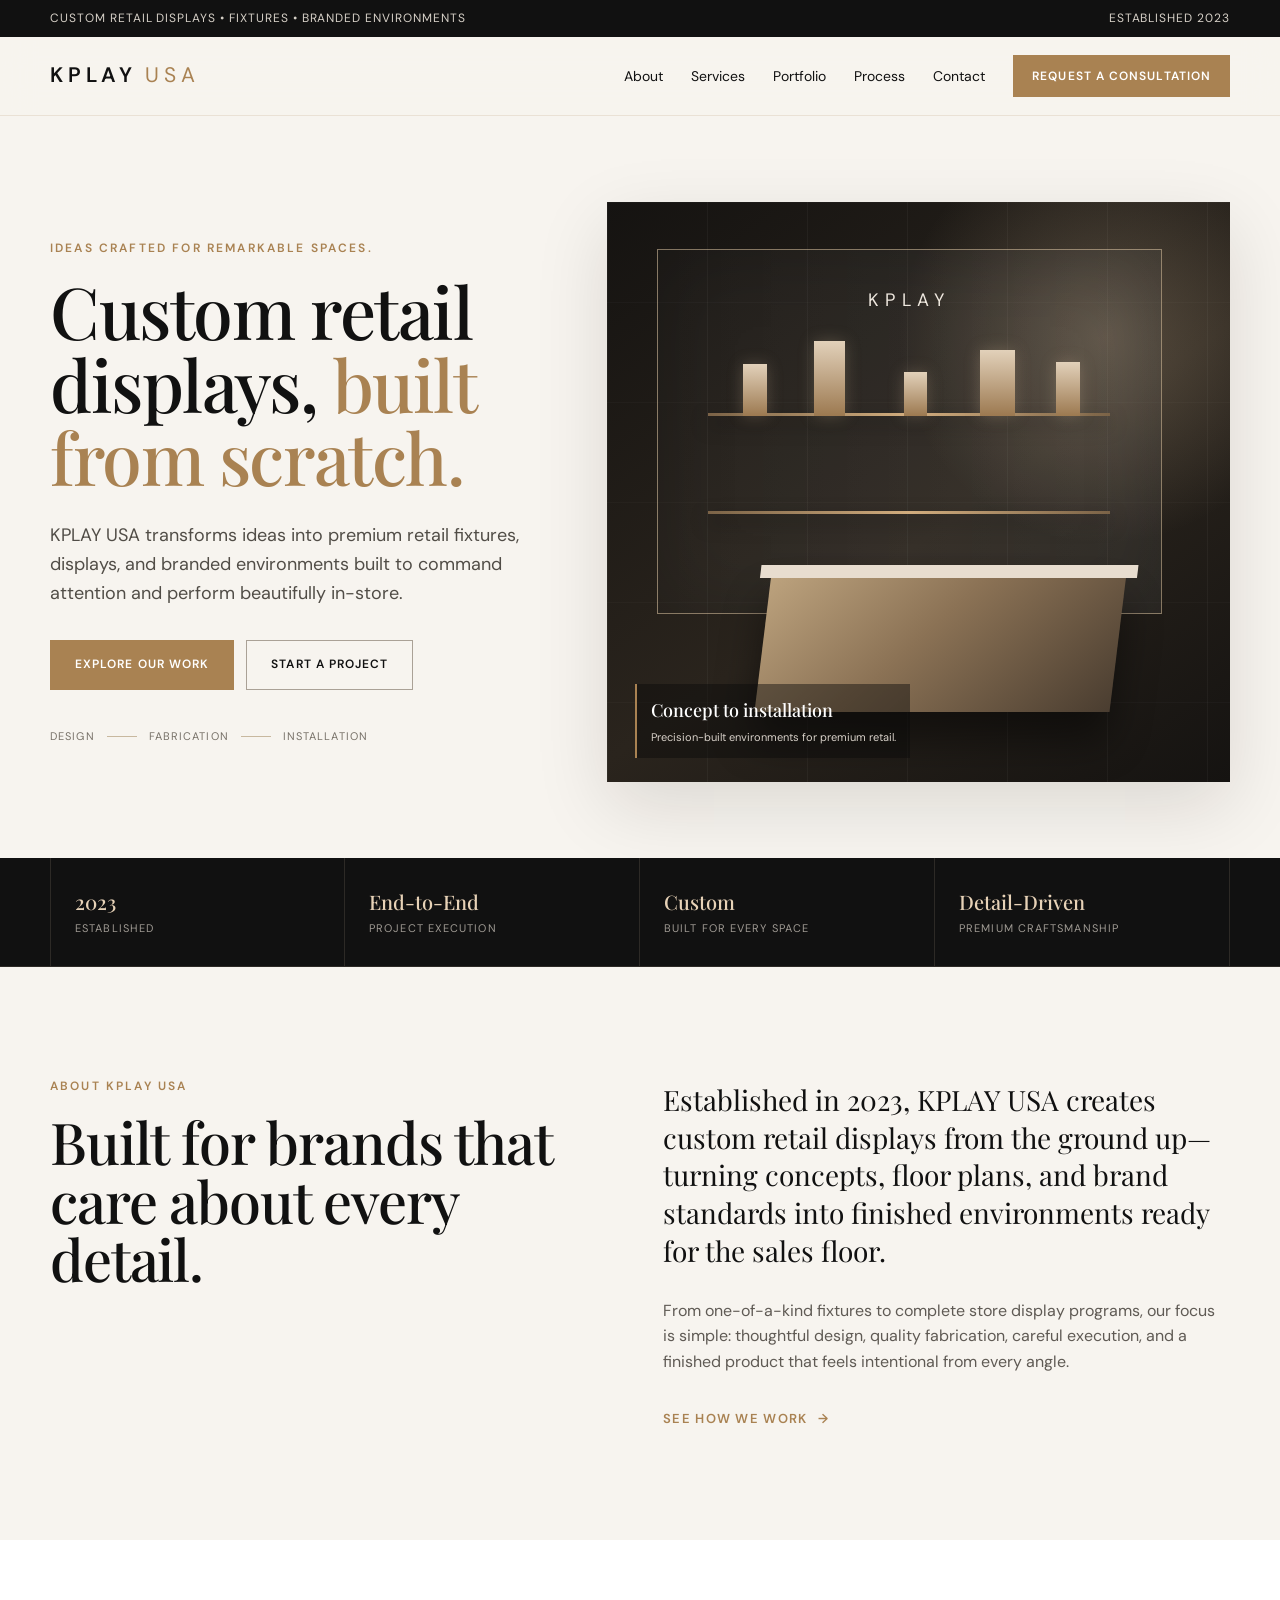
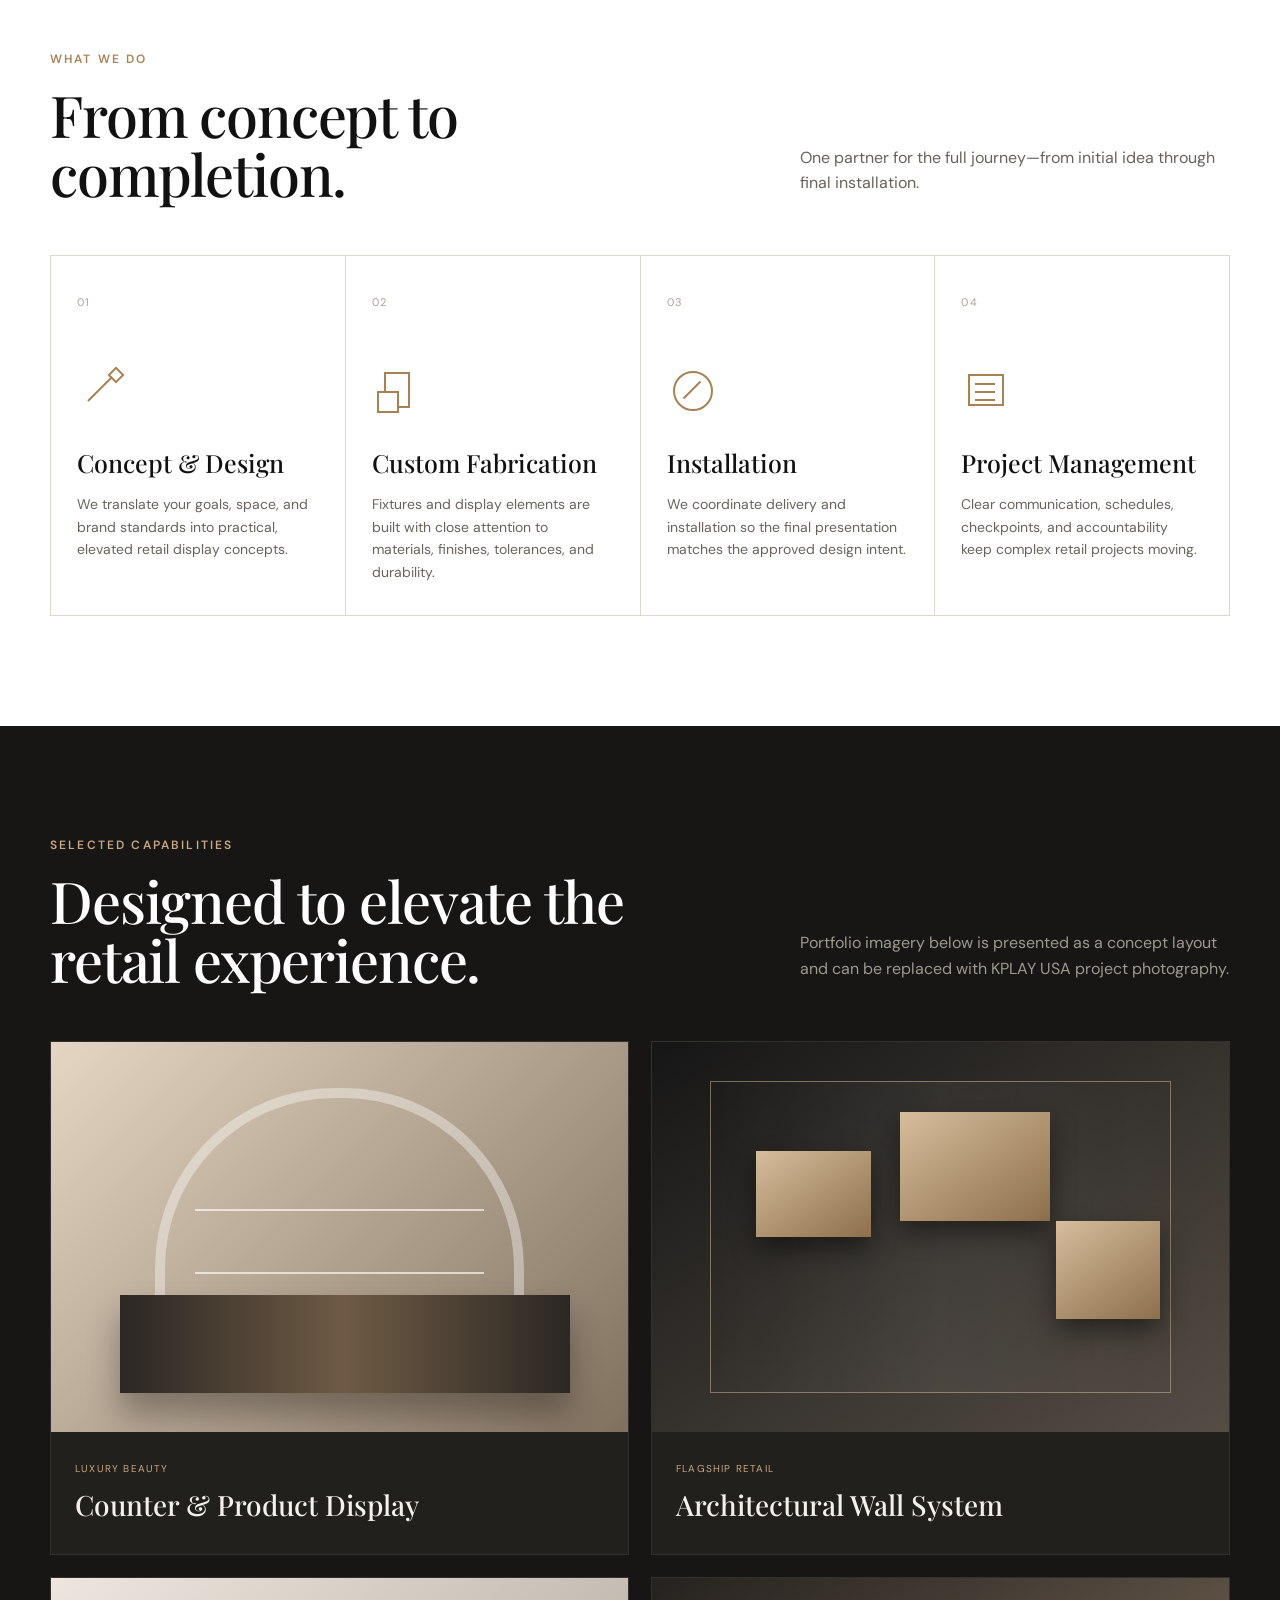
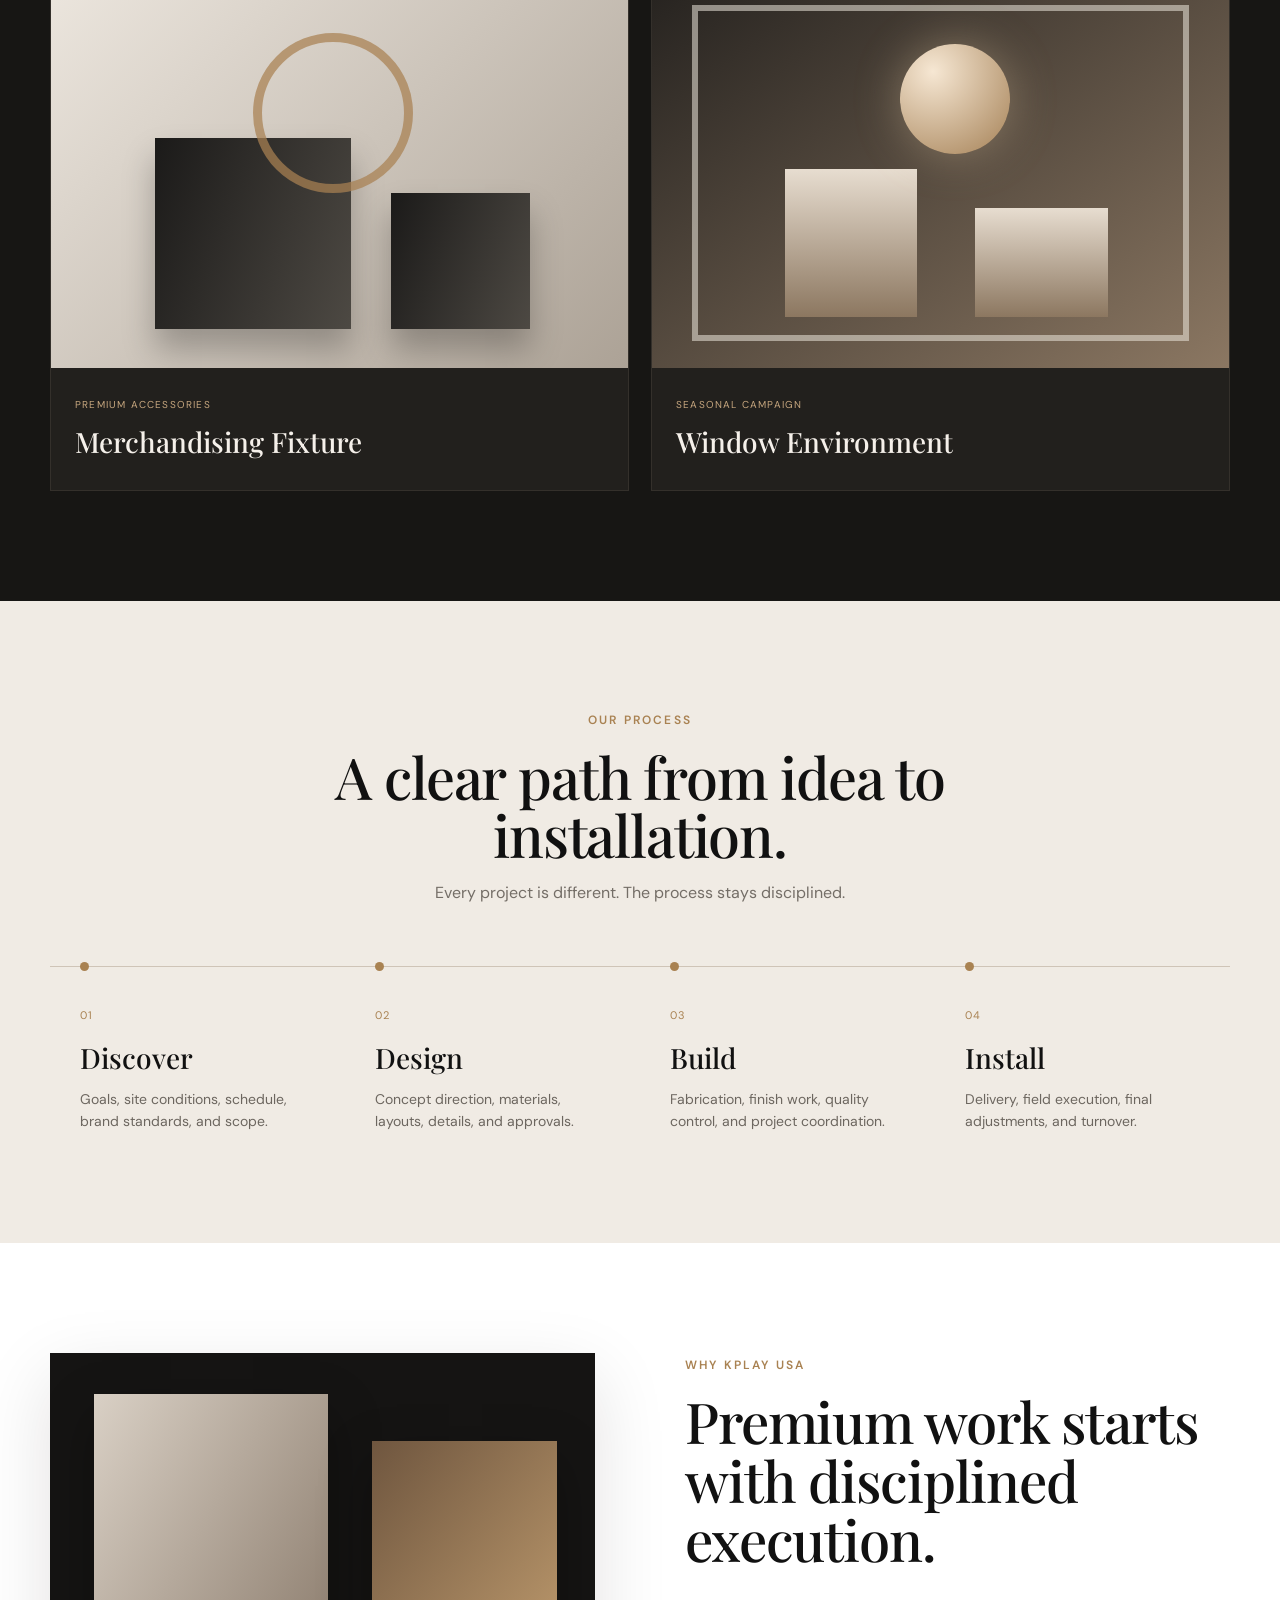
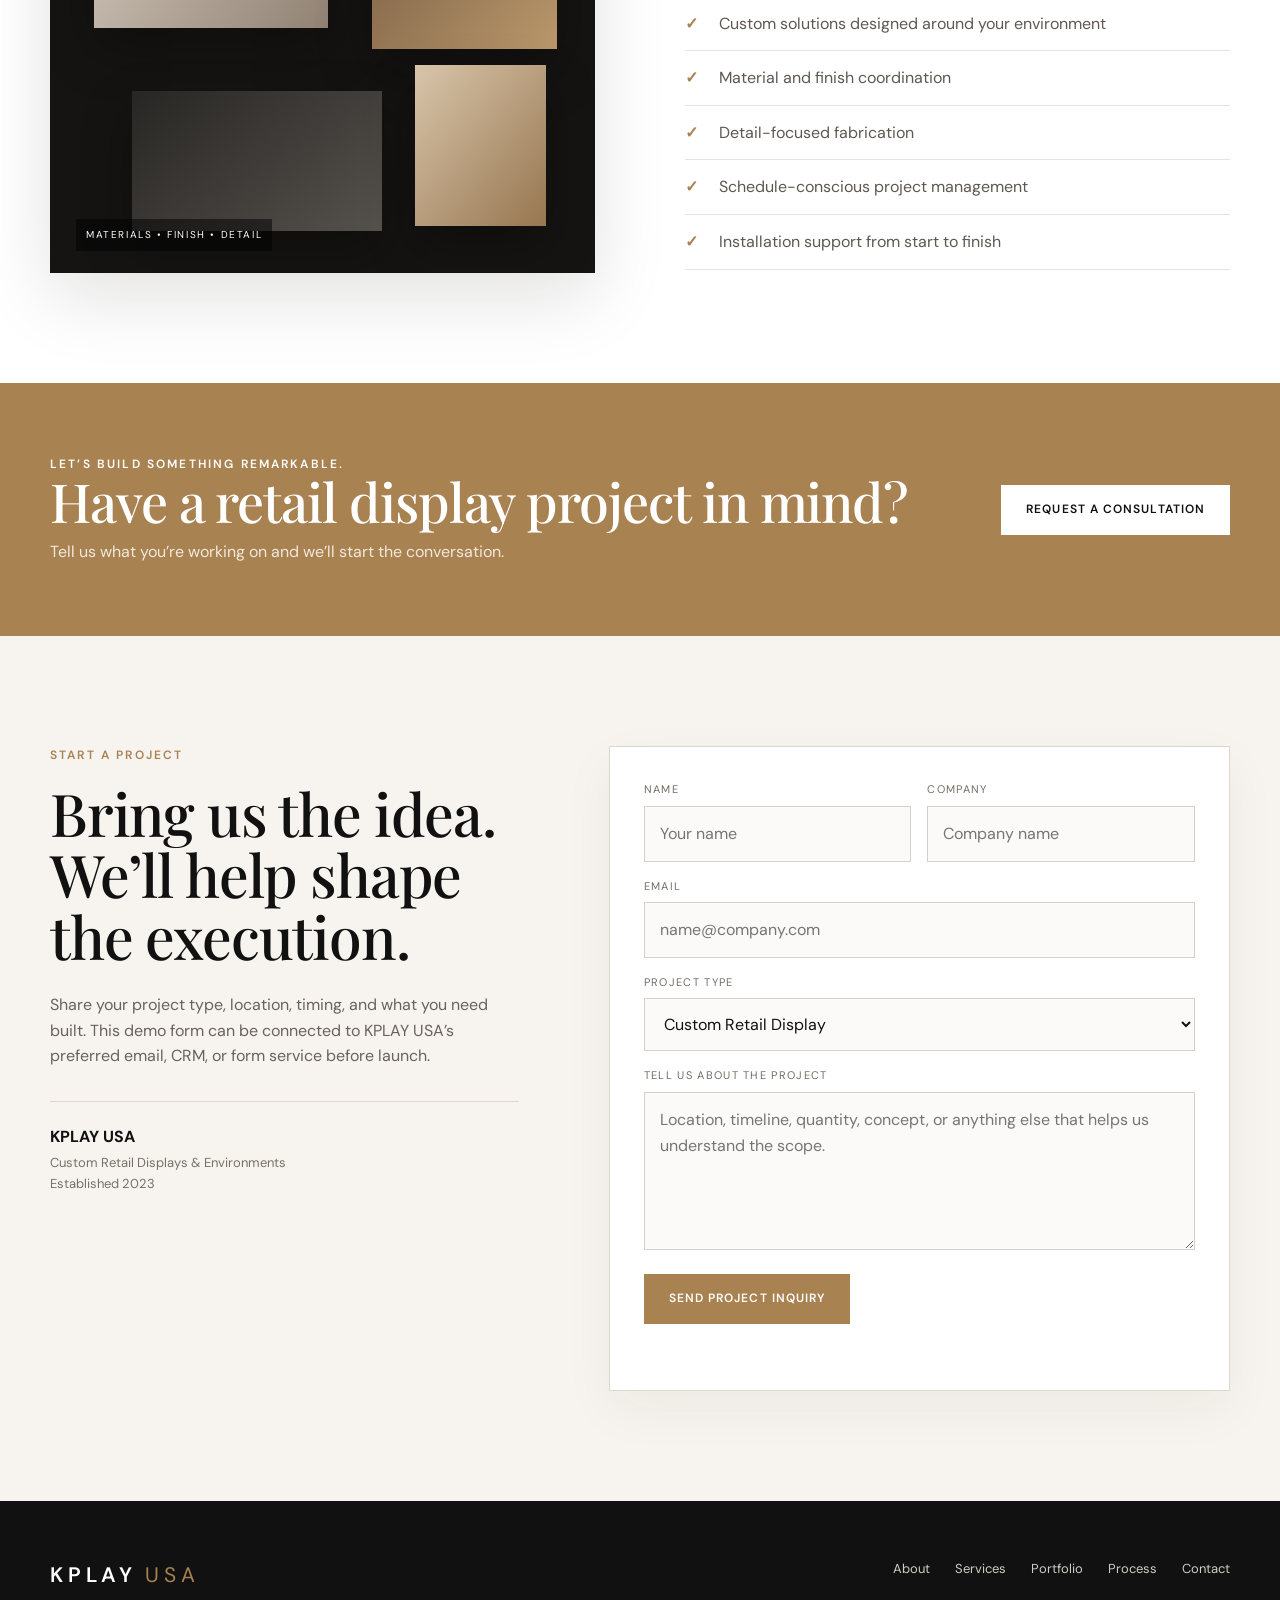
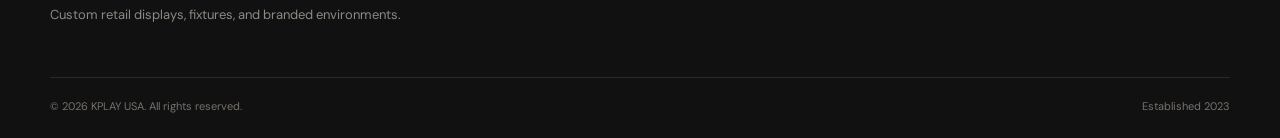
==== index.html @ c216f60b "Add files via upload" ====
<!doctype html>
<html lang="en">
<head>
  <meta charset="utf-8" />
  <meta name="viewport" content="width=device-width, initial-scale=1" />
  <title>KPLAY USA | Custom Retail Displays & Environments</title>
  <meta name="description" content="KPLAY USA creates custom retail displays, fixtures, and branded environments from concept through fabrication and installation." />
  <meta name="theme-color" content="#111111" />
  <link rel="preconnect" href="https://fonts.googleapis.com">
  <link rel="preconnect" href="https://fonts.gstatic.com" crossorigin>
  <link href="https://fonts.googleapis.com/css2?family=DM+Sans:wght@400;500;600&family=Playfair+Display:wght@500;600&display=swap" rel="stylesheet">
  <link rel="stylesheet" href="styles.css" />
</head>

<body>
  <div class="topline">
    <div class="container topline-inner">
      <span>Custom retail displays • fixtures • branded environments</span>
      <span>Established 2023</span>
    </div>
  </div>

  <header class="site-header" id="top">
    <div class="container nav-wrap">
      <a class="brand" href="#top" aria-label="KPLAY USA home">
        <span>KPLAY</span><em>USA</em>
      </a>

      <button class="menu-button" aria-expanded="false" aria-controls="main-nav">
        <span></span><span></span><span></span>
        <span class="sr-only">Open menu</span>
      </button>

      <nav id="main-nav" class="nav-links" aria-label="Primary navigation">
        <a href="#about">About</a>
        <a href="#services">Services</a>
        <a href="#work">Portfolio</a>
        <a href="#process">Process</a>
        <a href="#contact">Contact</a>
        <a class="button button-small" href="#contact">Request a Consultation</a>
      </nav>
    </div>
  </header>

  <main>
    <section class="hero">
      <div class="container hero-grid">
        <div class="hero-copy reveal">
          <p class="eyebrow">Ideas crafted for remarkable spaces.</p>
          <h1>Custom retail displays, <span>built from scratch.</span></h1>
          <p class="hero-lede">
            KPLAY USA transforms ideas into premium retail fixtures, displays, and branded environments built to command attention and perform beautifully in-store.
          </p>
          <div class="hero-actions">
            <a class="button" href="#work">Explore Our Work</a>
            <a class="button button-ghost" href="#contact">Start a Project</a>
          </div>
          <div class="hero-meta">
            <span>Design</span><i></i><span>Fabrication</span><i></i><span>Installation</span>
          </div>
        </div>

        <div class="hero-visual reveal" aria-label="Concept visualization of a premium retail display">
          <div class="visual-frame">
            <div class="visual-glow"></div>
            <div class="display-wall">
              <div class="wordmark">KPLAY</div>
              <div class="display-shelf shelf-one"></div>
              <div class="display-shelf shelf-two"></div>
              <div class="product p1"></div>
              <div class="product p2"></div>
              <div class="product p3"></div>
              <div class="product p4"></div>
              <div class="product p5"></div>
            </div>
            <div class="display-island">
              <div class="island-top"></div>
            </div>
            <div class="hero-caption">
              <strong>Concept to installation</strong>
              <span>Precision-built environments for premium retail.</span>
            </div>
          </div>
        </div>
      </div>
    </section>

    <section class="trust-strip" aria-label="KPLAY USA capabilities">
      <div class="container trust-grid">
        <div><strong>2023</strong><span>Established</span></div>
        <div><strong>End-to-End</strong><span>Project Execution</span></div>
        <div><strong>Custom</strong><span>Built for Every Space</span></div>
        <div><strong>Detail-Driven</strong><span>Premium Craftsmanship</span></div>
      </div>
    </section>

    <section class="section about" id="about">
      <div class="container two-col">
        <div class="section-heading reveal">
          <p class="eyebrow">About KPLAY USA</p>
          <h2>Built for brands that care about every detail.</h2>
        </div>
        <div class="about-copy reveal">
          <p class="large-copy">
            Established in 2023, KPLAY USA creates custom retail displays from the ground up—turning concepts, floor plans, and brand standards into finished environments ready for the sales floor.
          </p>
          <p>
            From one-of-a-kind fixtures to complete store display programs, our focus is simple: thoughtful design, quality fabrication, careful execution, and a finished product that feels intentional from every angle.
          </p>
          <a class="text-link" href="#process">See how we work <span>→</span></a>
        </div>
      </div>
    </section>

    <section class="section services" id="services">
      <div class="container">
        <div class="section-heading row-heading reveal">
          <div>
            <p class="eyebrow">What we do</p>
            <h2>From concept to completion.</h2>
          </div>
          <p>One partner for the full journey—from initial idea through final installation.</p>
        </div>

        <div class="service-grid">
          <article class="service-card reveal">
            <span class="service-number">01</span>
            <div class="service-icon icon-pencil"></div>
            <h3>Concept & Design</h3>
            <p>We translate your goals, space, and brand standards into practical, elevated retail display concepts.</p>
          </article>

          <article class="service-card reveal">
            <span class="service-number">02</span>
            <div class="service-icon icon-build"></div>
            <h3>Custom Fabrication</h3>
            <p>Fixtures and display elements are built with close attention to materials, finishes, tolerances, and durability.</p>
          </article>

          <article class="service-card reveal">
            <span class="service-number">03</span>
            <div class="service-icon icon-install"></div>
            <h3>Installation</h3>
            <p>We coordinate delivery and installation so the final presentation matches the approved design intent.</p>
          </article>

          <article class="service-card reveal">
            <span class="service-number">04</span>
            <div class="service-icon icon-manage"></div>
            <h3>Project Management</h3>
            <p>Clear communication, schedules, checkpoints, and accountability keep complex retail projects moving.</p>
          </article>
        </div>
      </div>
    </section>

    <section class="section work" id="work">
      <div class="container">
        <div class="section-heading row-heading reveal">
          <div>
            <p class="eyebrow">Selected capabilities</p>
            <h2>Designed to elevate the retail experience.</h2>
          </div>
          <p>Portfolio imagery below is presented as a concept layout and can be replaced with KPLAY USA project photography.</p>
        </div>

        <div class="project-grid">
          <article class="project-card project-a reveal">
            <div class="project-art">
              <div class="arch"></div>
              <div class="counter"></div>
              <div class="panel-line l1"></div>
              <div class="panel-line l2"></div>
            </div>
            <div class="project-info">
              <span>Luxury Beauty</span>
              <h3>Counter & Product Display</h3>
            </div>
          </article>

          <article class="project-card project-b reveal">
            <div class="project-art">
              <div class="wall-panel"></div>
              <div class="floating-box b1"></div>
              <div class="floating-box b2"></div>
              <div class="floating-box b3"></div>
            </div>
            <div class="project-info">
              <span>Flagship Retail</span>
              <h3>Architectural Wall System</h3>
            </div>
          </article>

          <article class="project-card project-c reveal">
            <div class="project-art">
              <div class="plinth big"></div>
              <div class="plinth small"></div>
              <div class="accent-ring"></div>
            </div>
            <div class="project-info">
              <span>Premium Accessories</span>
              <h3>Merchandising Fixture</h3>
            </div>
          </article>

          <article class="project-card project-d reveal">
            <div class="project-art">
              <div class="window-frame"></div>
              <div class="window-stand s1"></div>
              <div class="window-stand s2"></div>
              <div class="window-orb"></div>
            </div>
            <div class="project-info">
              <span>Seasonal Campaign</span>
              <h3>Window Environment</h3>
            </div>
          </article>
        </div>
      </div>
    </section>

    <section class="section process" id="process">
      <div class="container">
        <div class="section-heading centered reveal">
          <p class="eyebrow">Our process</p>
          <h2>A clear path from idea to installation.</h2>
          <p>Every project is different. The process stays disciplined.</p>
        </div>

        <div class="timeline">
          <div class="step reveal">
            <span>01</span>
            <h3>Discover</h3>
            <p>Goals, site conditions, schedule, brand standards, and scope.</p>
          </div>
          <div class="step reveal">
            <span>02</span>
            <h3>Design</h3>
            <p>Concept direction, materials, layouts, details, and approvals.</p>
          </div>
          <div class="step reveal">
            <span>03</span>
            <h3>Build</h3>
            <p>Fabrication, finish work, quality control, and project coordination.</p>
          </div>
          <div class="step reveal">
            <span>04</span>
            <h3>Install</h3>
            <p>Delivery, field execution, final adjustments, and turnover.</p>
          </div>
        </div>
      </div>
    </section>

    <section class="section detail-section">
      <div class="container detail-grid">
        <div class="detail-visual reveal">
          <div class="material-board">
            <span class="swatch sw1"></span>
            <span class="swatch sw2"></span>
            <span class="swatch sw3"></span>
            <span class="swatch sw4"></span>
            <div class="material-note">Materials • Finish • Detail</div>
          </div>
        </div>
        <div class="detail-copy reveal">
          <p class="eyebrow">Why KPLAY USA</p>
          <h2>Premium work starts with disciplined execution.</h2>
          <ul class="check-list">
            <li>Custom solutions designed around your environment</li>
            <li>Material and finish coordination</li>
            <li>Detail-focused fabrication</li>
            <li>Schedule-conscious project management</li>
            <li>Installation support from start to finish</li>
          </ul>
        </div>
      </div>
    </section>

    <section class="cta-section">
      <div class="container cta-inner reveal">
        <div>
          <p class="eyebrow light">Let’s build something remarkable.</p>
          <h2>Have a retail display project in mind?</h2>
          <p>Tell us what you’re working on and we’ll start the conversation.</p>
        </div>
        <a class="button button-light" href="#contact">Request a Consultation</a>
      </div>
    </section>

    <section class="section contact" id="contact">
      <div class="container contact-grid">
        <div class="contact-copy reveal">
          <p class="eyebrow">Start a project</p>
          <h2>Bring us the idea. We’ll help shape the execution.</h2>
          <p>
            Share your project type, location, timing, and what you need built. This demo form can be connected to KPLAY USA’s preferred email, CRM, or form service before launch.
          </p>
          <div class="contact-note">
            <strong>KPLAY USA</strong>
            <span>Custom Retail Displays & Environments</span>
            <span>Established 2023</span>
          </div>
        </div>

        <form class="contact-form reveal" id="demo-form">
          <div class="field-row">
            <label>
              <span>Name</span>
              <input type="text" name="name" placeholder="Your name" required>
            </label>
            <label>
              <span>Company</span>
              <input type="text" name="company" placeholder="Company name">
            </label>
          </div>
          <label>
            <span>Email</span>
            <input type="email" name="email" placeholder="name@company.com" required>
          </label>
          <label>
            <span>Project type</span>
            <select name="project">
              <option>Custom Retail Display</option>
              <option>Store Fixture</option>
              <option>Branded Environment</option>
              <option>Window / Seasonal Display</option>
              <option>Other</option>
            </select>
          </label>
          <label>
            <span>Tell us about the project</span>
            <textarea name="message" rows="5" placeholder="Location, timeline, quantity, concept, or anything else that helps us understand the scope."></textarea>
          </label>
          <button class="button" type="submit">Send Project Inquiry</button>
          <p class="form-status" id="form-status" role="status" aria-live="polite"></p>
        </form>
      </div>
    </section>
  </main>

  <footer class="site-footer">
    <div class="container footer-grid">
      <div>
        <a class="brand footer-brand" href="#top"><span>KPLAY</span><em>USA</em></a>
        <p>Custom retail displays, fixtures, and branded environments.</p>
      </div>
      <div class="footer-links">
        <a href="#about">About</a>
        <a href="#services">Services</a>
        <a href="#work">Portfolio</a>
        <a href="#process">Process</a>
        <a href="#contact">Contact</a>
      </div>
    </div>
    <div class="container footer-bottom">
      <span>© <span id="year"></span> KPLAY USA. All rights reserved.</span>
      <span>Established 2023</span>
    </div>
  </footer>

  <script src="script.js"></script>
</body>
</html>
---- styles.css ----
/* KPLAY USA demo site */
:root{
  --ink:#111111;
  --charcoal:#1c1b19;
  --paper:#f7f4ef;
  --white:#ffffff;
  --muted:#726e67;
  --line:#ded7cc;
  --gold:#a98252;
  --gold-light:#d6bd9b;
  --shadow:0 24px 70px rgba(23,18,11,.12);
  --radius:4px;
}

*{box-sizing:border-box}
html{scroll-behavior:smooth}
body{
  margin:0;
  color:var(--ink);
  background:var(--paper);
  font-family:"DM Sans",Arial,sans-serif;
  line-height:1.6;
  -webkit-font-smoothing:antialiased;
}
img{max-width:100%}
a{color:inherit;text-decoration:none}
button,input,select,textarea{font:inherit}
.container{width:min(1180px,calc(100% - 40px));margin-inline:auto}
.sr-only{position:absolute;width:1px;height:1px;padding:0;margin:-1px;overflow:hidden;clip:rect(0,0,0,0);white-space:nowrap;border:0}

.topline{
  background:#111;
  color:#d6d0c7;
  font-size:12px;
  letter-spacing:.08em;
  text-transform:uppercase;
}
.topline-inner{display:flex;justify-content:space-between;gap:20px;padding:9px 0}

.site-header{
  position:sticky;
  top:0;
  z-index:100;
  background:rgba(247,244,239,.94);
  backdrop-filter:blur(16px);
  border-bottom:1px solid rgba(169,130,82,.16);
}
.nav-wrap{height:78px;display:flex;align-items:center;justify-content:space-between;gap:30px}
.brand{
  display:inline-flex;
  align-items:baseline;
  gap:8px;
  letter-spacing:.23em;
  font-weight:600;
  font-size:21px;
  white-space:nowrap;
}
.brand em{font-style:normal;color:var(--gold);font-weight:400}
.nav-links{display:flex;align-items:center;gap:28px;font-size:14px}
.nav-links>a:not(.button){position:relative}
.nav-links>a:not(.button)::after{
  content:"";position:absolute;left:0;right:100%;bottom:-8px;height:1px;background:var(--gold);transition:.25s ease
}
.nav-links>a:not(.button):hover::after{right:0}
.menu-button{display:none;border:0;background:transparent;width:40px;height:40px;padding:8px}
.menu-button span:not(.sr-only){display:block;height:1.5px;background:#111;margin:6px 0}

.button{
  display:inline-flex;
  align-items:center;
  justify-content:center;
  min-height:50px;
  padding:0 24px;
  border:1px solid var(--gold);
  background:var(--gold);
  color:#fff;
  text-transform:uppercase;
  letter-spacing:.09em;
  font-size:12px;
  font-weight:600;
  transition:.25s ease;
  cursor:pointer;
}
.button:hover{background:#8e6b40;border-color:#8e6b40;transform:translateY(-1px)}
.button-small{min-height:42px;padding:0 18px}
.button-ghost{background:transparent;color:var(--ink);border-color:#aaa196}
.button-ghost:hover{color:#fff}
.button-light{background:#fff;border-color:#fff;color:#111}
.button-light:hover{background:#eee8df;border-color:#eee8df;color:#111}

.hero{padding:86px 0 76px;overflow:hidden}
.hero-grid{display:grid;grid-template-columns:.88fr 1.12fr;align-items:center;gap:68px}
.eyebrow{
  margin:0 0 16px;
  color:var(--gold);
  font-size:12px;
  font-weight:600;
  text-transform:uppercase;
  letter-spacing:.18em;
}
.hero h1,.section h2,.cta-section h2{
  font-family:"Playfair Display",Georgia,serif;
  font-weight:500;
  line-height:1.02;
  letter-spacing:-.02em;
}
.hero h1{font-size:clamp(48px,5.6vw,82px);margin:0 0 28px;max-width:760px}
.hero h1 span{color:var(--gold)}
.hero-lede{font-size:18px;color:#514d47;max-width:610px;margin:0 0 32px}
.hero-actions{display:flex;flex-wrap:wrap;gap:12px}
.hero-meta{display:flex;align-items:center;gap:12px;margin-top:38px;color:#777168;text-transform:uppercase;font-size:11px;letter-spacing:.1em}
.hero-meta i{display:block;width:30px;height:1px;background:#c8b89f}

.hero-visual{min-width:0}
.visual-frame{
  position:relative;
  min-height:580px;
  background:linear-gradient(145deg,#151311 0%,#2a241d 55%,#151311 100%);
  box-shadow:var(--shadow);
  overflow:hidden;
}
.visual-frame::before{
  content:"";position:absolute;inset:0;
  background:
    linear-gradient(90deg,rgba(255,255,255,.04) 1px,transparent 1px) 0 0/100px 100%,
    linear-gradient(rgba(255,255,255,.025) 1px,transparent 1px) 0 0/100% 100px;
  pointer-events:none
}
.visual-glow{
  position:absolute;width:430px;height:430px;border-radius:50%;
  background:radial-gradient(circle,rgba(214,189,155,.27),rgba(214,189,155,0) 68%);
  top:-80px;right:-90px
}
.display-wall{
  position:absolute;left:8%;right:11%;top:8%;height:63%;
  border:1px solid rgba(214,189,155,.55);
  background:linear-gradient(90deg,rgba(255,255,255,.03),rgba(255,255,255,.08));
  box-shadow:inset 0 0 80px rgba(0,0,0,.2)
}
.wordmark{
  position:absolute;left:50%;transform:translateX(-50%);top:10%;
  color:#efe8df;letter-spacing:.35em;font-size:18px
}
.display-shelf{
  position:absolute;left:10%;right:10%;height:3px;background:linear-gradient(90deg,#7b6347,#d2ad7e,#7b6347);
  box-shadow:0 8px 18px rgba(0,0,0,.5)
}
.shelf-one{top:45%}.shelf-two{top:72%}
.product{position:absolute;bottom:calc(55% - 3px);background:linear-gradient(#e2d1ba,#9c7950);box-shadow:0 0 16px rgba(214,189,155,.25)}
.p1{left:17%;width:24px;height:52px}.p2{left:31%;width:31px;height:75px}
.p3{left:49%;width:23px;height:44px}.p4{right:29%;width:35px;height:66px}.p5{right:16%;width:24px;height:54px}
.display-island{
  position:absolute;left:25%;right:18%;bottom:12%;height:24%;
  background:linear-gradient(135deg,#bda37e,#8b7255 45%,#4a3d30);
  transform:skewX(-7deg);
  box-shadow:0 28px 40px rgba(0,0,0,.45)
}
.island-top{position:absolute;left:-3%;right:-3%;top:-8px;height:13px;background:#e8ddcf}
.hero-caption{
  position:absolute;left:28px;bottom:24px;color:#fff;
  display:flex;flex-direction:column;gap:4px;background:rgba(10,10,10,.45);padding:12px 14px;border-left:2px solid var(--gold)
}
.hero-caption strong{font-family:"Playfair Display",Georgia,serif;font-size:18px;font-weight:500}
.hero-caption span{font-size:11px;color:#d8d1c9}

.trust-strip{background:#111;color:#fff;border-bottom:1px solid #2d2a26}
.trust-grid{display:grid;grid-template-columns:repeat(4,1fr)}
.trust-grid>div{padding:28px 24px;border-right:1px solid #2d2a26;display:flex;flex-direction:column;gap:2px}
.trust-grid>div:first-child{border-left:1px solid #2d2a26}
.trust-grid strong{font-family:"Playfair Display",Georgia,serif;font-size:20px;font-weight:500;color:#e7d2b7}
.trust-grid span{font-size:11px;text-transform:uppercase;letter-spacing:.1em;color:#9f9a93}

.section{padding:110px 0}
.two-col{display:grid;grid-template-columns:.95fr 1.05fr;gap:100px;align-items:start}
.section-heading h2,.cta-section h2{font-size:clamp(40px,4.5vw,64px);margin:0}
.about-copy .large-copy{font-family:"Playfair Display",Georgia,serif;font-size:28px;line-height:1.35;margin-top:4px}
.about-copy p:not(.large-copy){color:#5f5a54;font-size:16px}
.text-link{display:inline-flex;gap:10px;margin-top:18px;color:var(--gold);font-size:13px;font-weight:600;text-transform:uppercase;letter-spacing:.1em}
.text-link span{transition:.2s}.text-link:hover span{transform:translateX(5px)}

.services{background:#fff}
.row-heading{display:flex;justify-content:space-between;align-items:end;gap:60px;margin-bottom:52px}
.row-heading>p{max-width:430px;color:#68625b;margin:0 0 7px}
.service-grid{display:grid;grid-template-columns:repeat(4,1fr);border-top:1px solid var(--line);border-left:1px solid var(--line)}
.service-card{min-height:360px;padding:32px 26px;border-right:1px solid var(--line);border-bottom:1px solid var(--line);position:relative}
.service-number{font-size:11px;color:#a7a097;letter-spacing:.12em}
.service-card h3,.project-card h3,.step h3{font-family:"Playfair Display",Georgia,serif;font-weight:500}
.service-card h3{font-size:25px;margin:28px 0 10px}
.service-card p{font-size:14px;color:#69635c;margin:0}
.service-icon{width:50px;height:50px;margin-top:52px;position:relative}
.icon-pencil::before{content:"";position:absolute;width:34px;height:2px;background:var(--gold);transform:rotate(-45deg);top:23px;left:6px}
.icon-pencil::after{content:"";position:absolute;width:8px;height:8px;border:2px solid var(--gold);transform:rotate(45deg);right:5px;top:4px}
.icon-build::before,.icon-build::after{content:"";position:absolute;border:2px solid var(--gold)}
.icon-build::before{inset:7px 12px}.icon-build::after{width:18px;height:18px;left:5px;bottom:2px;background:#fff}
.icon-install::before{content:"";position:absolute;width:36px;height:36px;border:2px solid var(--gold);border-radius:50%;left:6px;top:6px}
.icon-install::after{content:"";position:absolute;width:24px;height:2px;background:var(--gold);left:13px;top:24px;transform:rotate(-45deg)}
.icon-manage::before{content:"";position:absolute;left:7px;right:7px;top:9px;bottom:9px;border:2px solid var(--gold)}
.icon-manage::after{content:"";position:absolute;width:20px;height:2px;background:var(--gold);left:14px;top:18px;box-shadow:0 8px 0 var(--gold),0 16px 0 var(--gold)}

.work{background:#171614;color:#fff}
.work .row-heading>p,.work .eyebrow{color:#c7a77f}
.work .row-heading>p{color:#9e9891}
.project-grid{display:grid;grid-template-columns:repeat(2,1fr);gap:22px}
.project-card{background:#22201d;border:1px solid #34302b;overflow:hidden}
.project-art{height:390px;position:relative;overflow:hidden;background:#28241f}
.project-info{padding:22px 24px 26px}
.project-info span{color:#c7a77f;text-transform:uppercase;letter-spacing:.12em;font-size:10px}
.project-info h3{font-size:28px;margin:4px 0 0;color:#f5f0ea}
.project-a .project-art{background:linear-gradient(135deg,#e5d6c3,#80705e)}
.arch{position:absolute;left:18%;right:18%;top:12%;bottom:12%;border:10px solid rgba(255,255,255,.38);border-bottom-width:18px;border-radius:180px 180px 0 0}
.counter{position:absolute;left:12%;right:10%;bottom:10%;height:25%;background:linear-gradient(90deg,#2b2723,#6f5b45,#2b2723);box-shadow:0 20px 30px rgba(0,0,0,.3)}
.panel-line{position:absolute;height:2px;background:rgba(255,255,255,.65);left:25%;right:25%}.l1{top:43%}.l2{top:59%}
.project-b .project-art{background:linear-gradient(145deg,#161616,#544d44)}
.wall-panel{position:absolute;inset:10%;border:1px solid rgba(214,189,155,.5);background:linear-gradient(90deg,transparent,rgba(255,255,255,.05),transparent)}
.floating-box{position:absolute;background:linear-gradient(145deg,#d6bd9b,#8d6f4c);box-shadow:0 12px 24px rgba(0,0,0,.45)}
.b1{width:20%;height:22%;left:18%;top:28%}.b2{width:26%;height:28%;left:43%;top:18%}.b3{width:18%;height:25%;right:12%;top:46%}
.project-c .project-art{background:linear-gradient(135deg,#ece6de,#aca296)}
.plinth{position:absolute;bottom:10%;background:linear-gradient(110deg,#1b1a19,#4d4943);box-shadow:0 20px 30px rgba(0,0,0,.25)}
.plinth.big{left:18%;width:34%;height:49%}.plinth.small{right:17%;width:24%;height:35%}
.accent-ring{position:absolute;width:160px;height:160px;border:9px solid rgba(169,130,82,.72);border-radius:50%;left:35%;top:14%}
.project-d .project-art{background:linear-gradient(145deg,#25221f,#8b7762)}
.window-frame{position:absolute;inset:7%;border:6px solid rgba(236,229,219,.55)}
.window-stand{position:absolute;bottom:13%;width:23%;background:linear-gradient(#e7ddd0,#8c7760)}
.s1{height:38%;left:23%}.s2{height:28%;right:21%}
.window-orb{position:absolute;width:110px;height:110px;border-radius:50%;background:radial-gradient(circle at 30% 25%,#f6e7d3,#a58156);left:43%;top:17%;box-shadow:0 0 45px rgba(214,189,155,.4)}

.process{background:#f0ebe4}
.centered{text-align:center;max-width:760px;margin:0 auto 60px}
.centered>p:last-child{color:#746e67}
.timeline{display:grid;grid-template-columns:repeat(4,1fr);border-top:1px solid #cfc4b7}
.step{padding:34px 30px 0;position:relative}
.step::before{content:"";position:absolute;top:-5px;left:30px;width:9px;height:9px;border-radius:50%;background:var(--gold)}
.step span{color:var(--gold);font-size:11px;letter-spacing:.12em}
.step h3{font-size:28px;margin:10px 0 7px}.step p{font-size:14px;color:#6c665f;margin:0}

.detail-section{background:#fff}
.detail-grid{display:grid;grid-template-columns:1fr 1fr;gap:90px;align-items:center}
.material-board{height:520px;position:relative;background:#151413;box-shadow:var(--shadow);overflow:hidden}
.swatch{position:absolute;display:block;box-shadow:0 20px 50px rgba(0,0,0,.3)}
.sw1{width:43%;height:45%;left:8%;top:8%;background:linear-gradient(120deg,#d9d0c5,#918273)}
.sw2{width:34%;height:40%;right:7%;top:17%;background:linear-gradient(130deg,#6f563f,#ba976b)}
.sw3{width:46%;height:27%;left:15%;bottom:8%;background:linear-gradient(140deg,#282624,#55514c)}
.sw4{width:24%;height:31%;right:9%;bottom:9%;background:linear-gradient(130deg,#d8c5aa,#977650)}
.material-note{position:absolute;left:26px;bottom:22px;color:#fff;font-size:10px;letter-spacing:.16em;text-transform:uppercase;background:rgba(0,0,0,.5);padding:8px 10px}
.detail-copy h2{font-family:"Playfair Display",Georgia,serif;font-size:clamp(40px,4.4vw,60px);font-weight:500;line-height:1.05;margin:0 0 28px}
.check-list{list-style:none;padding:0;margin:0}
.check-list li{padding:14px 0 14px 34px;border-bottom:1px solid #e8e2da;position:relative;color:#5e5851}
.check-list li::before{content:"✓";position:absolute;left:0;color:var(--gold);font-weight:600}

.cta-section{background:#a98252;color:#fff;padding:72px 0}
.cta-inner{display:flex;justify-content:space-between;gap:50px;align-items:center}
.cta-inner h2{font-size:clamp(38px,4.2vw,58px);margin:0 0 10px}
.cta-inner p{margin:0;color:#f2e8dc}.eyebrow.light{color:#fff}

.contact{background:#f7f4ef}
.contact-grid{display:grid;grid-template-columns:.86fr 1.14fr;gap:90px}
.contact-copy h2{font-family:"Playfair Display",Georgia,serif;font-size:clamp(42px,4.6vw,62px);font-weight:500;line-height:1.05;margin:0 0 25px}
.contact-copy>p:not(.eyebrow){color:#69625c}
.contact-note{display:flex;flex-direction:column;margin-top:32px;padding-top:22px;border-top:1px solid var(--line);font-size:13px;color:#777068}
.contact-note strong{font-size:16px;color:#111;margin-bottom:4px}
.contact-form{background:#fff;padding:34px;border:1px solid var(--line);box-shadow:0 18px 50px rgba(44,34,22,.05)}
.field-row{display:grid;grid-template-columns:1fr 1fr;gap:16px}
.contact-form label{display:block;margin-bottom:16px}
.contact-form label>span{display:block;font-size:11px;text-transform:uppercase;letter-spacing:.12em;color:#746d65;margin-bottom:7px}
.contact-form input,.contact-form select,.contact-form textarea{
  width:100%;border:1px solid #d7d0c6;background:#fbfaf8;color:#111;padding:14px 15px;outline:none;border-radius:0
}
.contact-form input:focus,.contact-form select:focus,.contact-form textarea:focus{border-color:var(--gold);box-shadow:0 0 0 2px rgba(169,130,82,.1)}
.contact-form textarea{resize:vertical}
.form-status{margin:12px 0 0;color:#6c654f;font-size:13px;min-height:20px}

.site-footer{background:#111;color:#d2ccc4;padding:58px 0 22px}
.footer-grid{display:flex;justify-content:space-between;gap:40px;padding-bottom:38px;border-bottom:1px solid #2d2a26}
.footer-brand{color:#fff}.footer-grid p{max-width:380px;color:#8e8983;font-size:13px}
.footer-links{display:flex;flex-wrap:wrap;align-items:flex-start;gap:25px;font-size:13px}
.footer-links a:hover{color:#fff}
.footer-bottom{display:flex;justify-content:space-between;gap:20px;padding-top:20px;font-size:11px;color:#77726c}

.reveal{opacity:0;transform:translateY(18px);transition:opacity .65s ease,transform .65s ease}
.reveal.is-visible{opacity:1;transform:none}

@media (max-width: 960px){
  .nav-links{
    display:none;position:absolute;left:0;right:0;top:78px;background:#f7f4ef;
    padding:26px 20px 30px;border-bottom:1px solid var(--line);flex-direction:column;align-items:stretch
  }
  .nav-links.open{display:flex}
  .menu-button{display:block}
  .hero{padding-top:54px}
  .hero-grid,.two-col,.detail-grid,.contact-grid{grid-template-columns:1fr;gap:52px}
  .visual-frame{min-height:500px}
  .service-grid{grid-template-columns:repeat(2,1fr)}
  .project-art{height:320px}
  .row-heading{align-items:flex-start;flex-direction:column;gap:18px}
  .timeline{grid-template-columns:repeat(2,1fr);gap:35px 0}
  .cta-inner{align-items:flex-start;flex-direction:column}
}

@media (max-width: 680px){
  .container{width:min(100% - 28px,1180px)}
  .topline-inner{font-size:9px}
  .topline-inner span:first-child{display:none}
  .hero{padding:42px 0 54px}
  .hero h1{font-size:47px}
  .hero-lede{font-size:16px}
  .hero-actions .button{width:100%}
  .hero-meta{gap:8px;font-size:9px}
  .visual-frame{min-height:410px}
  .display-wall{left:7%;right:7%;height:60%}
  .display-island{left:18%;right:9%}
  .trust-grid{grid-template-columns:1fr 1fr}
  .section{padding:76px 0}
  .section-heading h2{font-size:42px}
  .about-copy .large-copy{font-size:24px}
  .service-grid,.project-grid{grid-template-columns:1fr}
  .service-card{min-height:320px}
  .project-art{height:300px}
  .timeline{grid-template-columns:1fr}
  .timeline{border-top:0}
  .step{border-top:1px solid #cfc4b7;padding-bottom:8px}
  .detail-grid{gap:48px}
  .material-board{height:390px}
  .cta-section{padding:58px 0}
  .field-row{grid-template-columns:1fr}
  .contact-form{padding:24px 18px}
  .footer-grid,.footer-bottom{flex-direction:column}
  .footer-links{gap:16px 22px}
}

@media (prefers-reduced-motion: reduce){
  html{scroll-behavior:auto}
  .reveal{opacity:1;transform:none;transition:none}
  *{animation:none!important;transition:none!important}
}
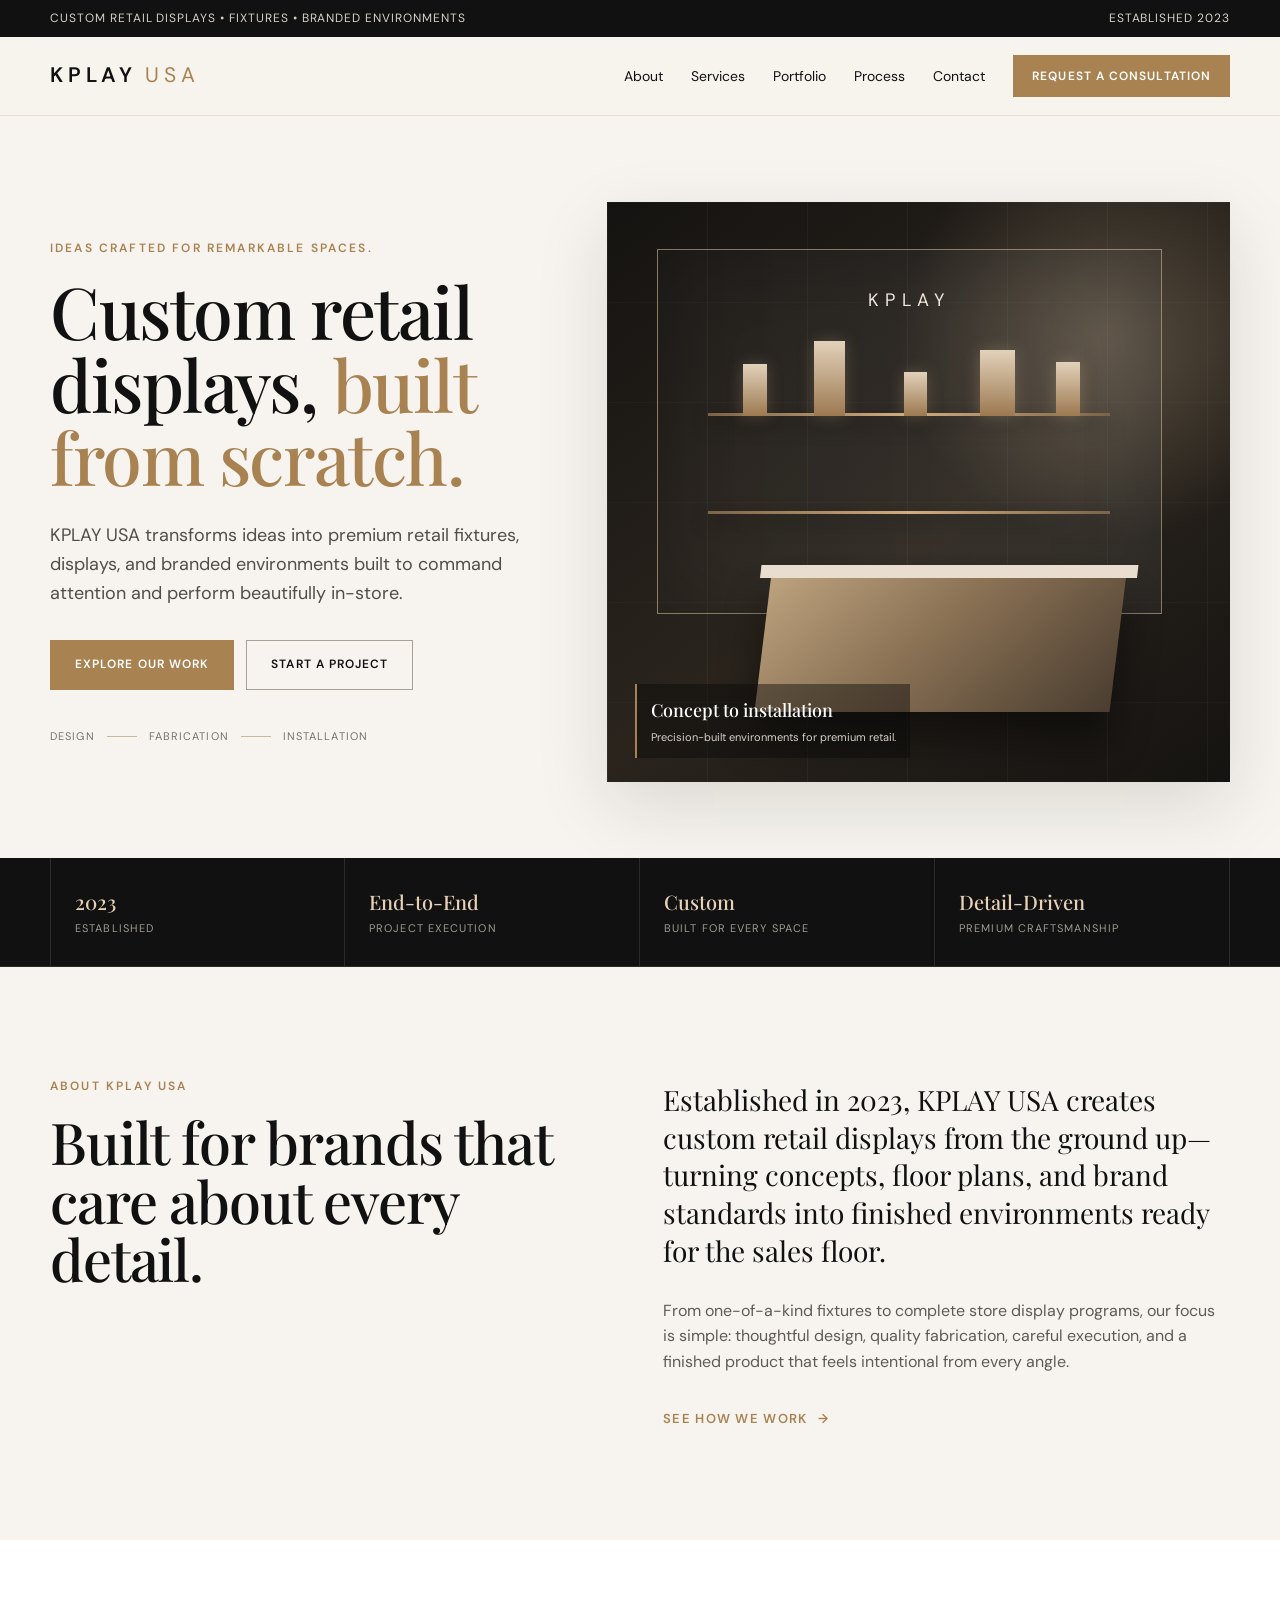
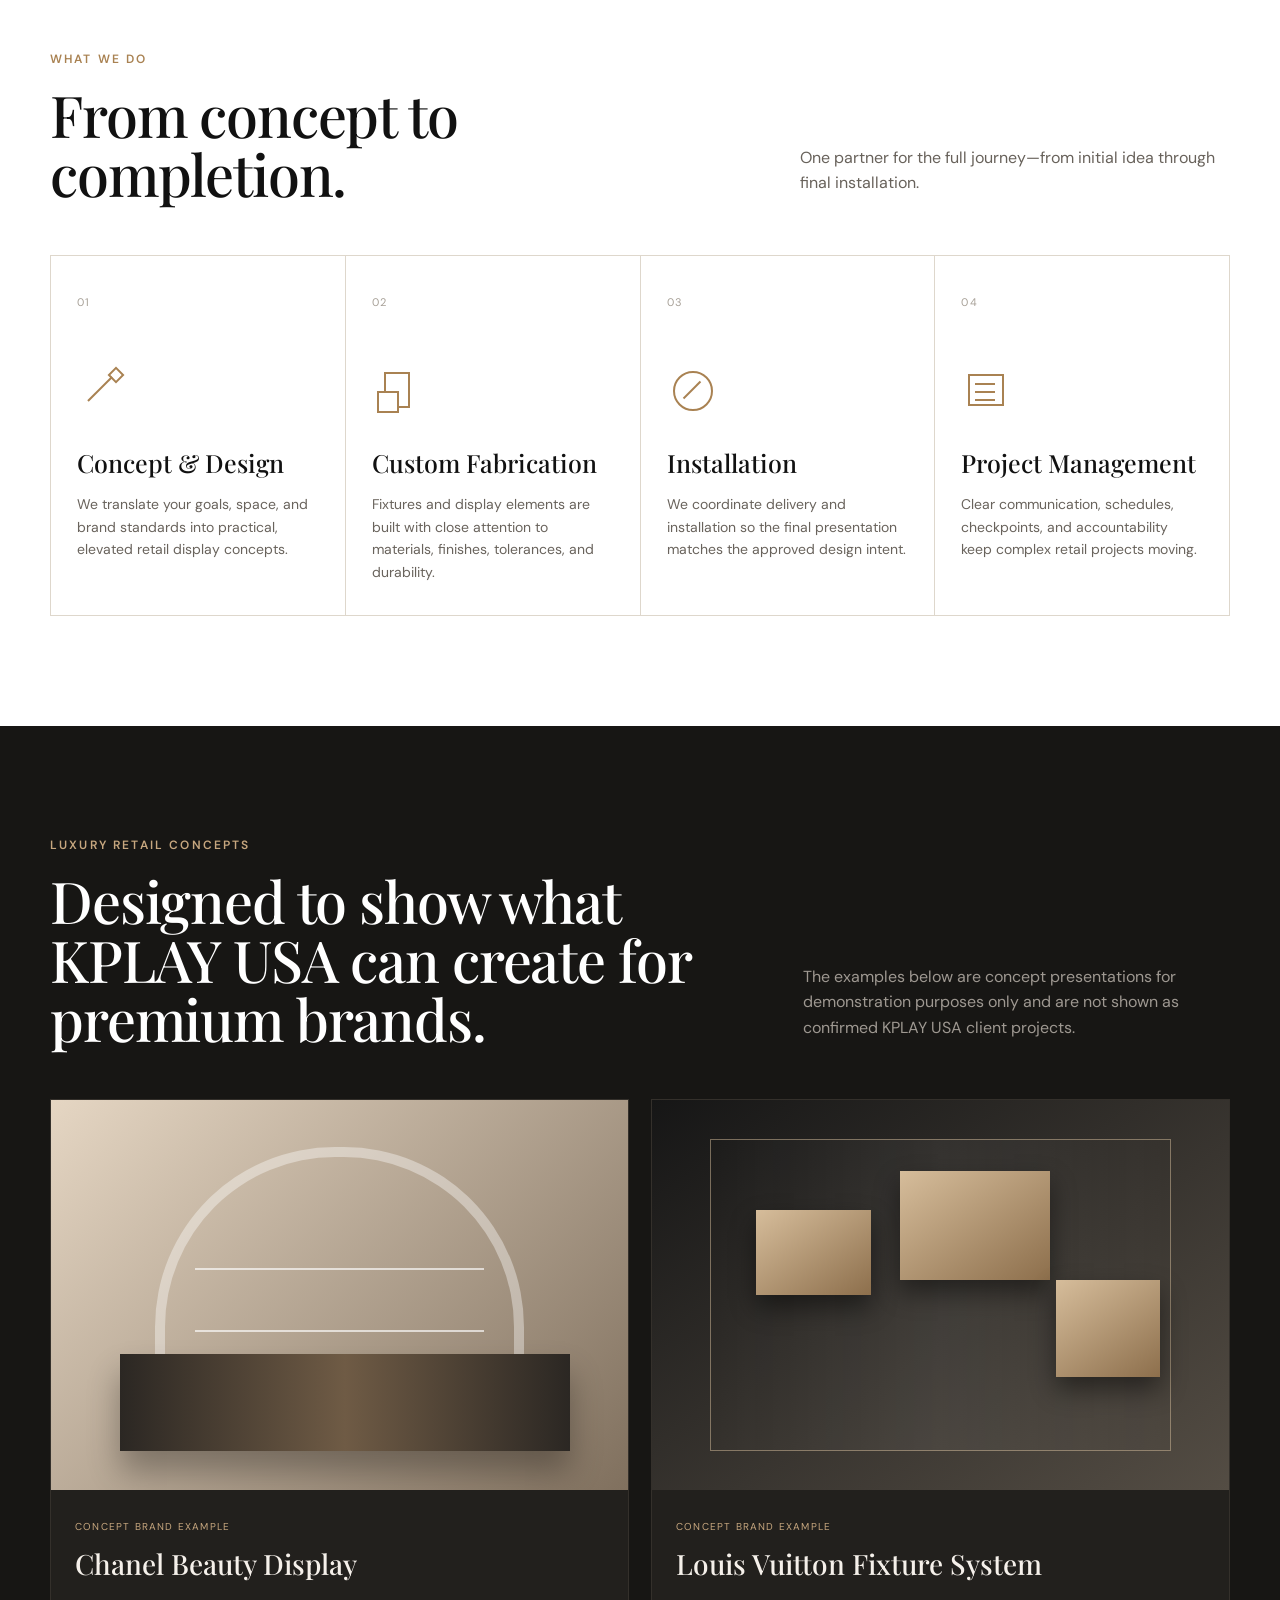
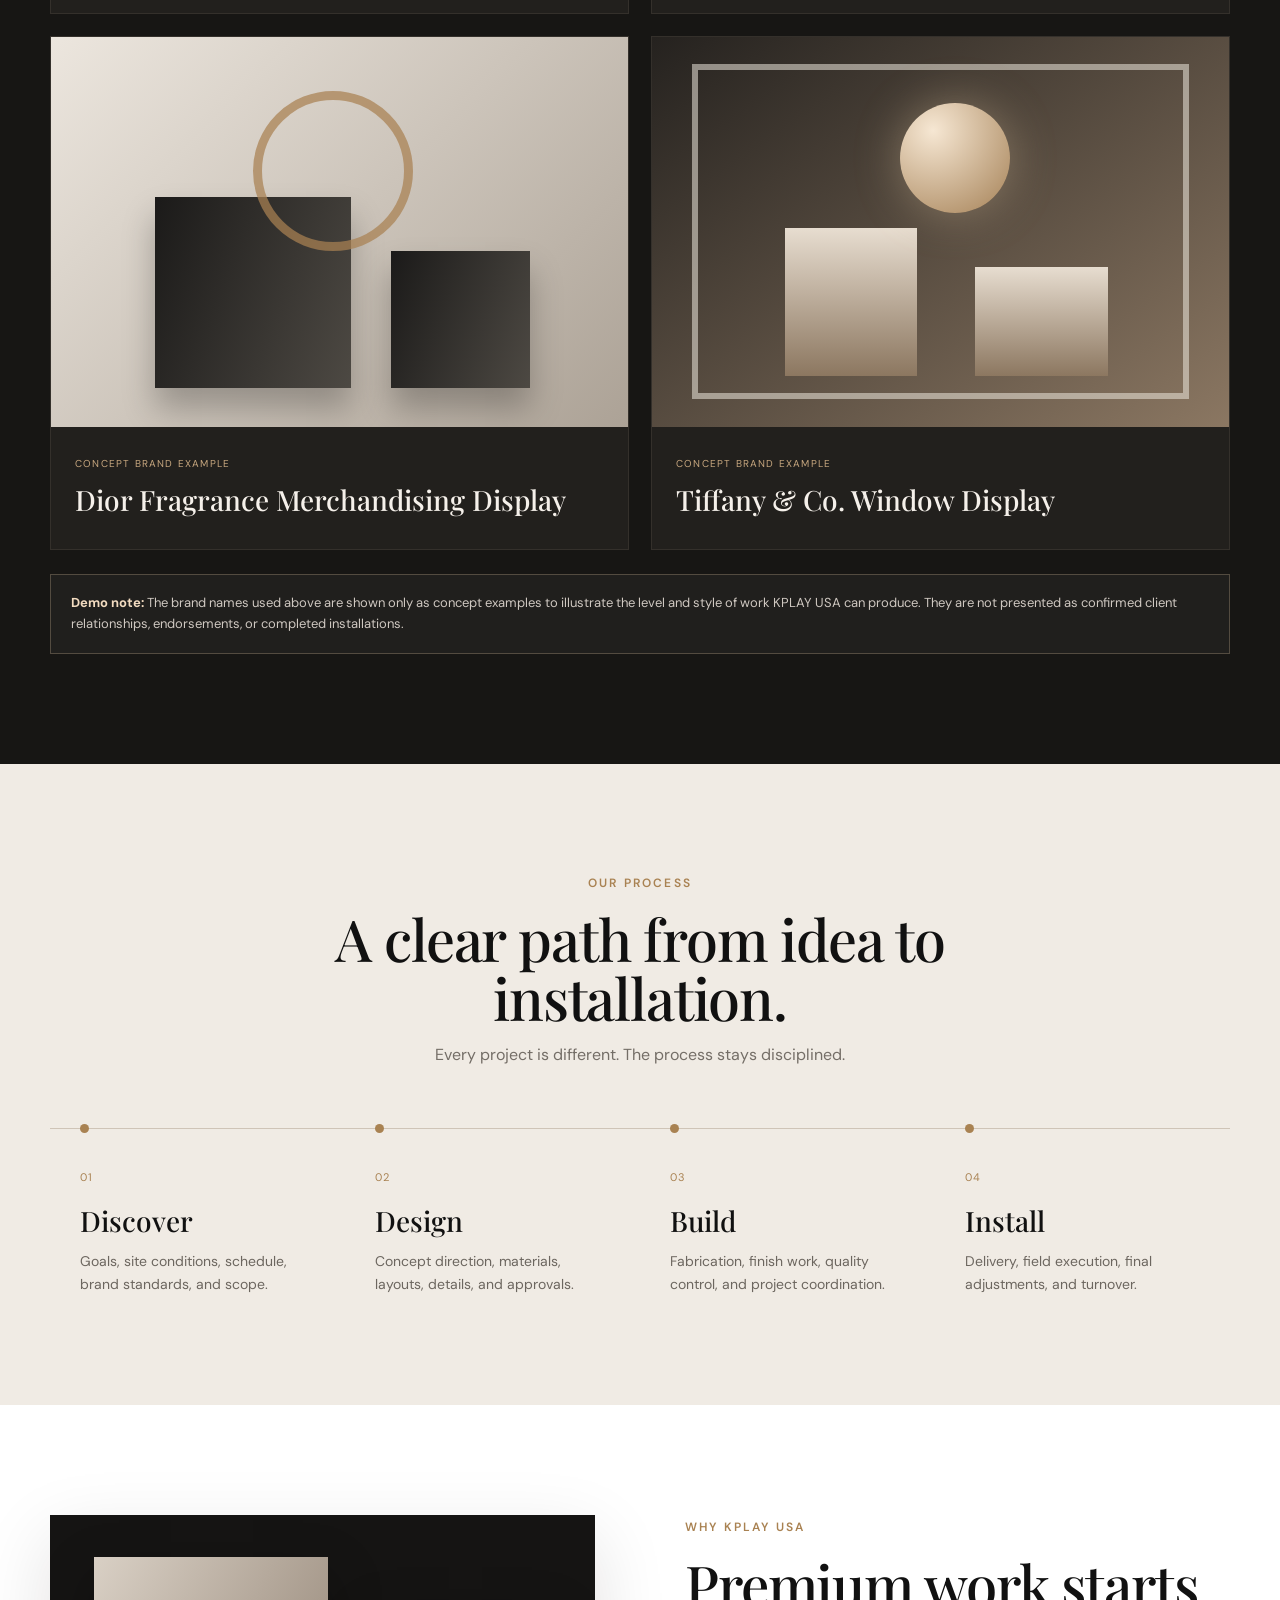
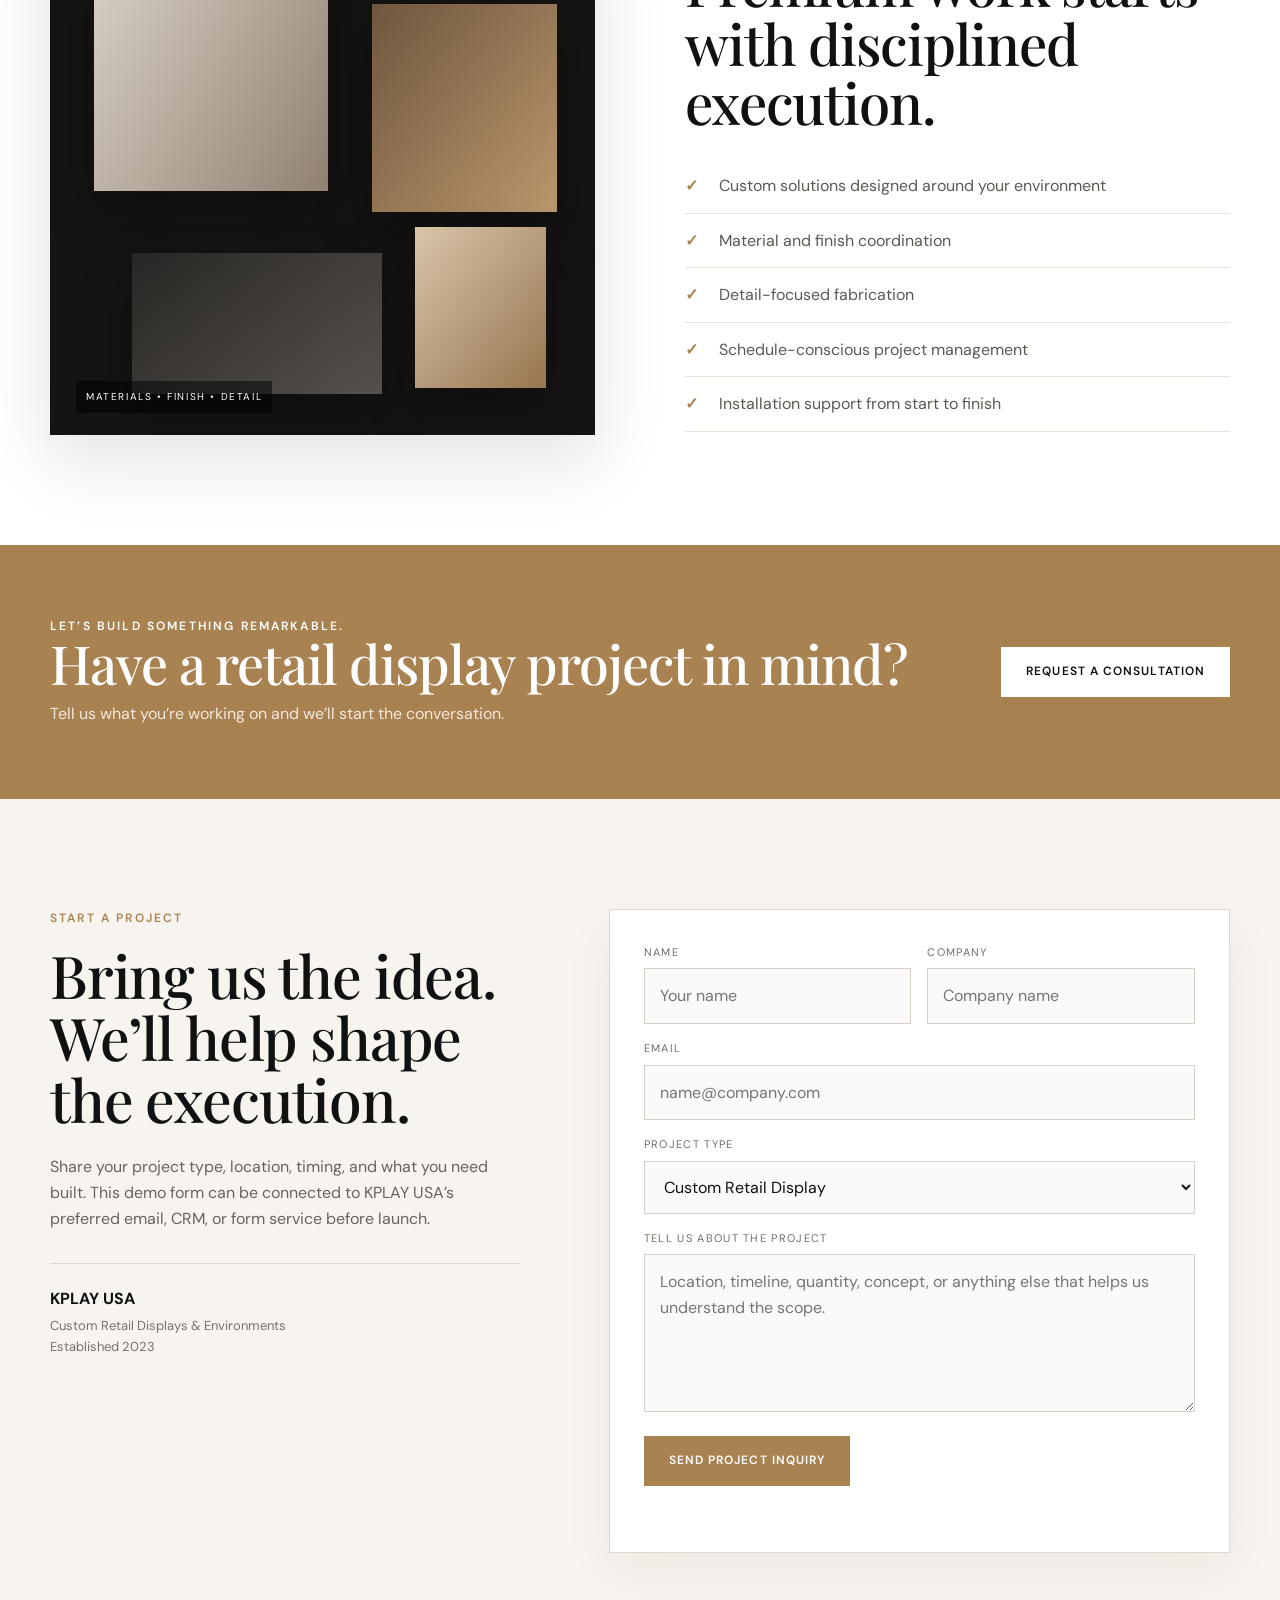
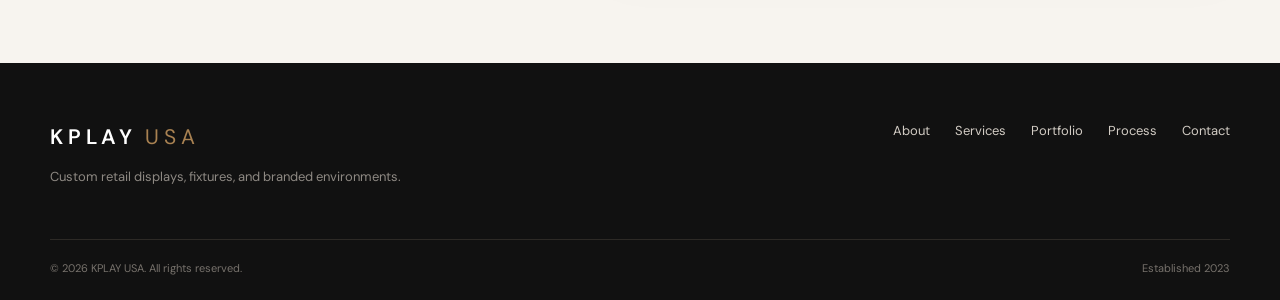
==== commit 5fd95ad2: "Add files via upload" ====
--- a/index.html
+++ b/index.html
@@ -158,10 +158,10 @@
       <div class="container">
         <div class="section-heading row-heading reveal">
           <div>
-            <p class="eyebrow">Selected capabilities</p>
-            <h2>Designed to elevate the retail experience.</h2>
-          </div>
-          <p>Portfolio imagery below is presented as a concept layout and can be replaced with KPLAY USA project photography.</p>
+            <p class="eyebrow">Luxury retail concepts</p>
+            <h2>Designed to show what KPLAY USA can create for premium brands.</h2>
+          </div>
+          <p>The examples below are concept presentations for demonstration purposes only and are not shown as confirmed KPLAY USA client projects.</p>
         </div>
 
         <div class="project-grid">
@@ -173,8 +173,8 @@
               <div class="panel-line l2"></div>
             </div>
             <div class="project-info">
-              <span>Luxury Beauty</span>
-              <h3>Counter & Product Display</h3>
+              <span>Concept Brand Example</span>
+              <h3>Chanel Beauty Display</h3>
             </div>
           </article>
 
@@ -186,8 +186,8 @@
               <div class="floating-box b3"></div>
             </div>
             <div class="project-info">
-              <span>Flagship Retail</span>
-              <h3>Architectural Wall System</h3>
+              <span>Concept Brand Example</span>
+              <h3>Louis Vuitton Fixture System</h3>
             </div>
           </article>
 
@@ -198,8 +198,8 @@
               <div class="accent-ring"></div>
             </div>
             <div class="project-info">
-              <span>Premium Accessories</span>
-              <h3>Merchandising Fixture</h3>
+              <span>Concept Brand Example</span>
+              <h3>Dior Fragrance Merchandising Display</h3>
             </div>
           </article>
 
@@ -211,10 +211,13 @@
               <div class="window-orb"></div>
             </div>
             <div class="project-info">
-              <span>Seasonal Campaign</span>
-              <h3>Window Environment</h3>
-            </div>
-          </article>
+              <span>Concept Brand Example</span>
+              <h3>Tiffany &amp; Co. Window Display</h3>
+            </div>
+          </article>
+        </div>
+        <div class="portfolio-disclaimer reveal">
+          <strong>Demo note:</strong> The brand names used above are shown only as concept examples to illustrate the level and style of work KPLAY USA can produce. They are not presented as confirmed client relationships, endorsements, or completed installations.
         </div>
       </div>
     </section>
--- a/styles.css
+++ b/styles.css
@@ -332,3 +332,13 @@
   .reveal{opacity:1;transform:none;transition:none}
   *{animation:none!important;transition:none!important}
 }
+
+.portfolio-disclaimer{
+  margin-top:24px;
+  padding:18px 20px;
+  border:1px solid rgba(214,189,155,.28);
+  background:rgba(255,255,255,.04);
+  color:#cfc8c1;
+  font-size:13px;
+}
+.portfolio-disclaimer strong{color:#f2dbc0}
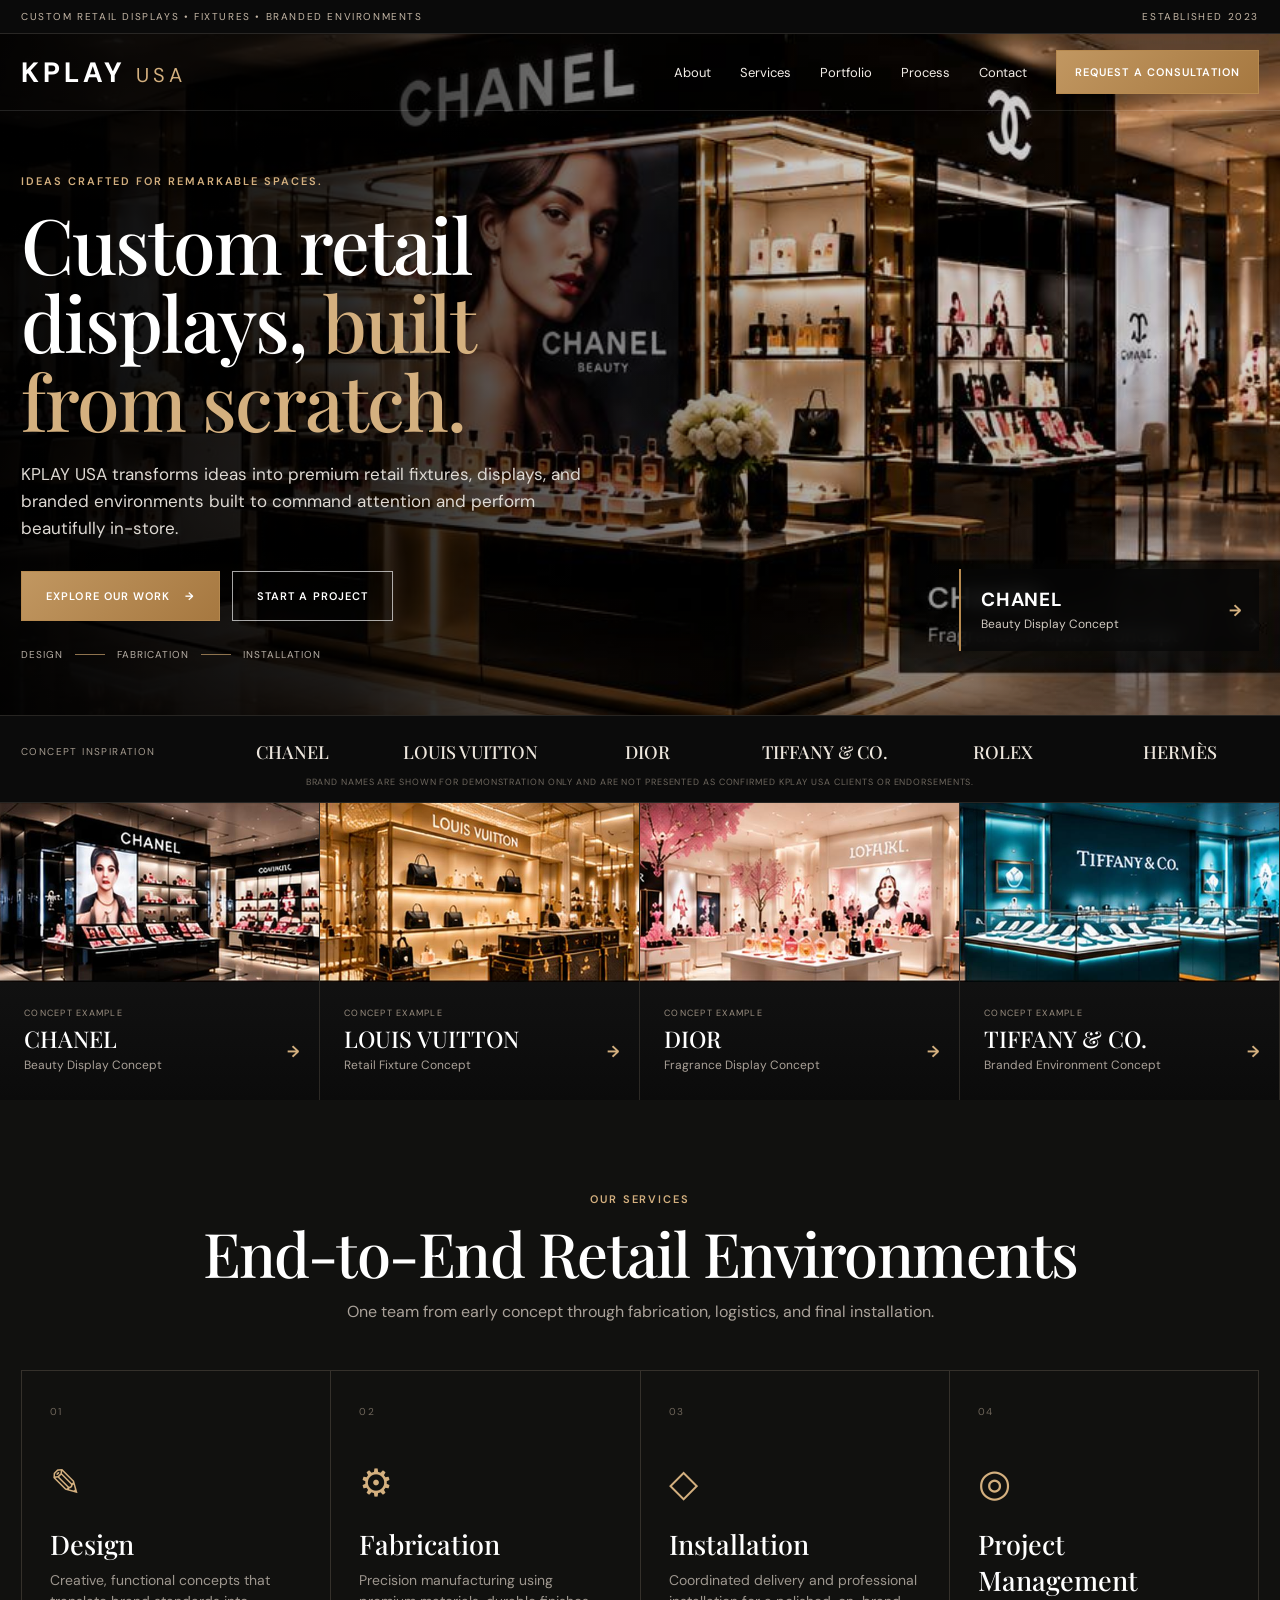
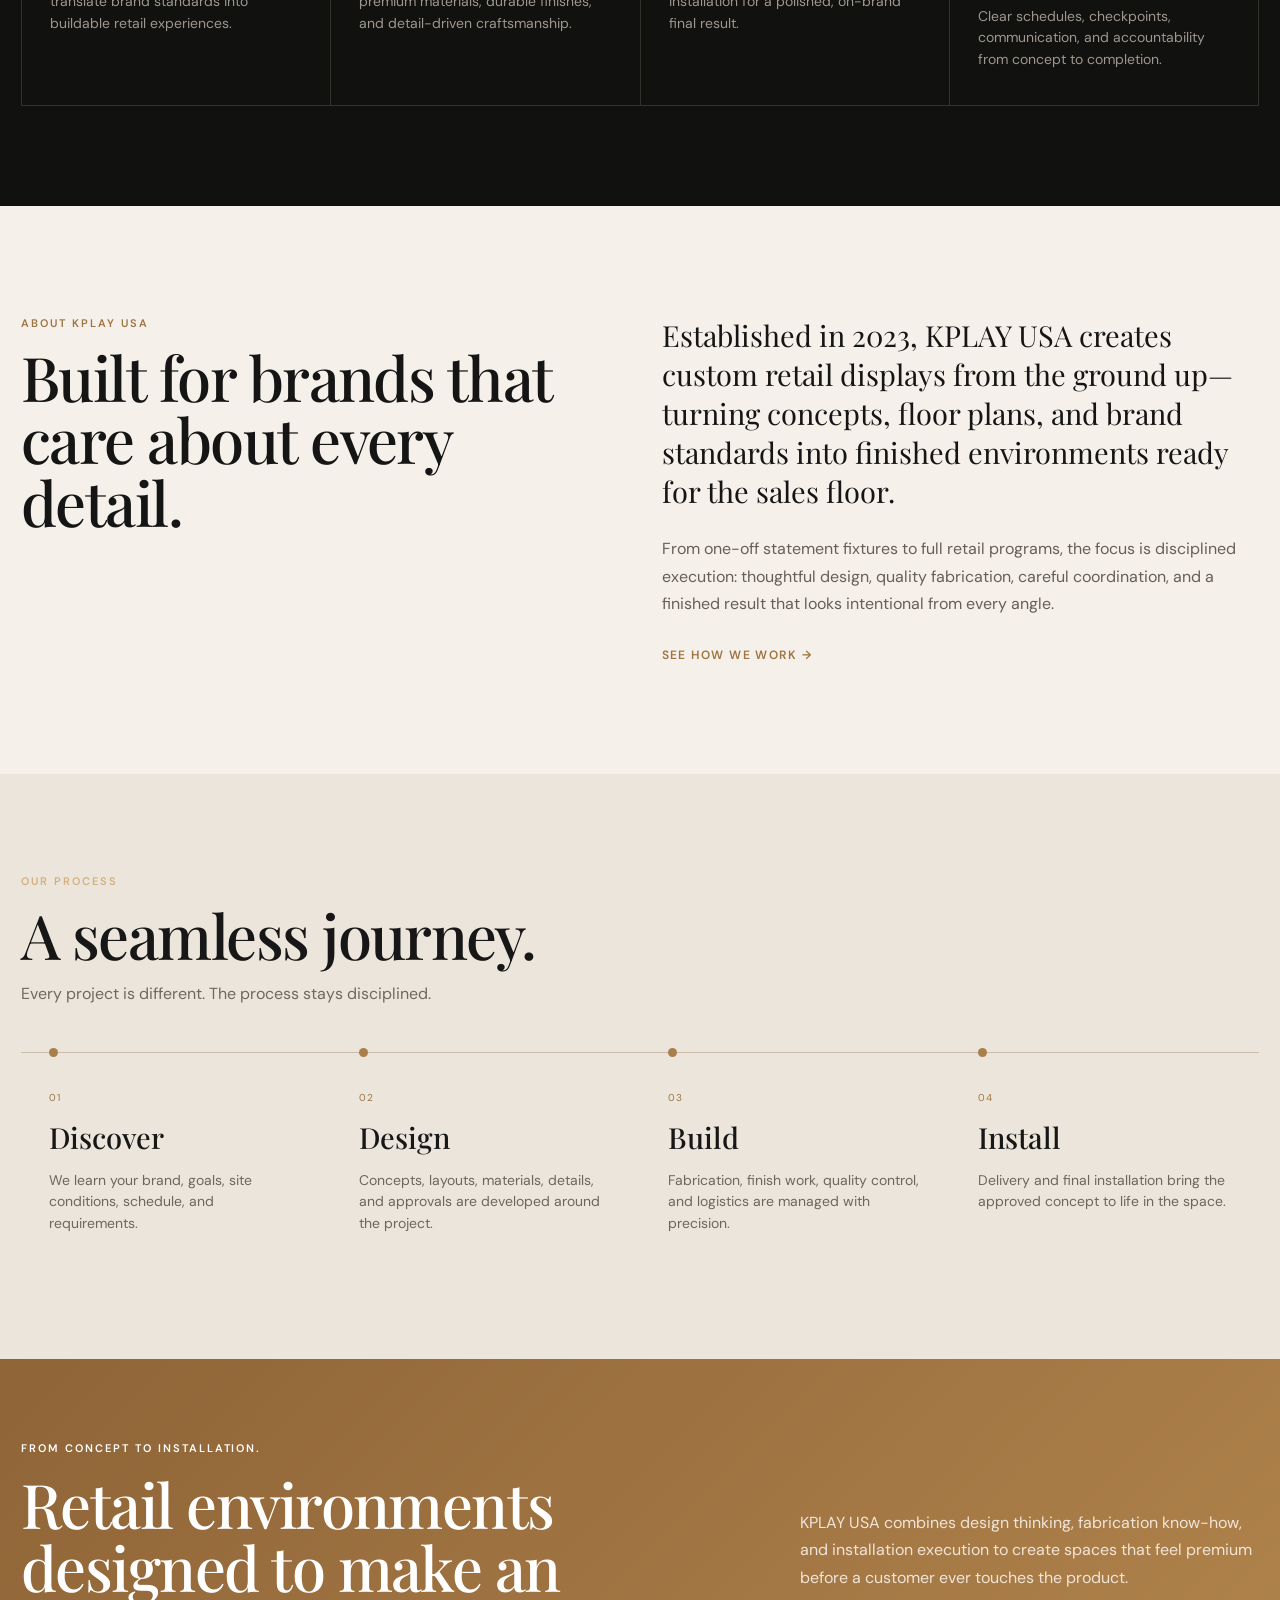
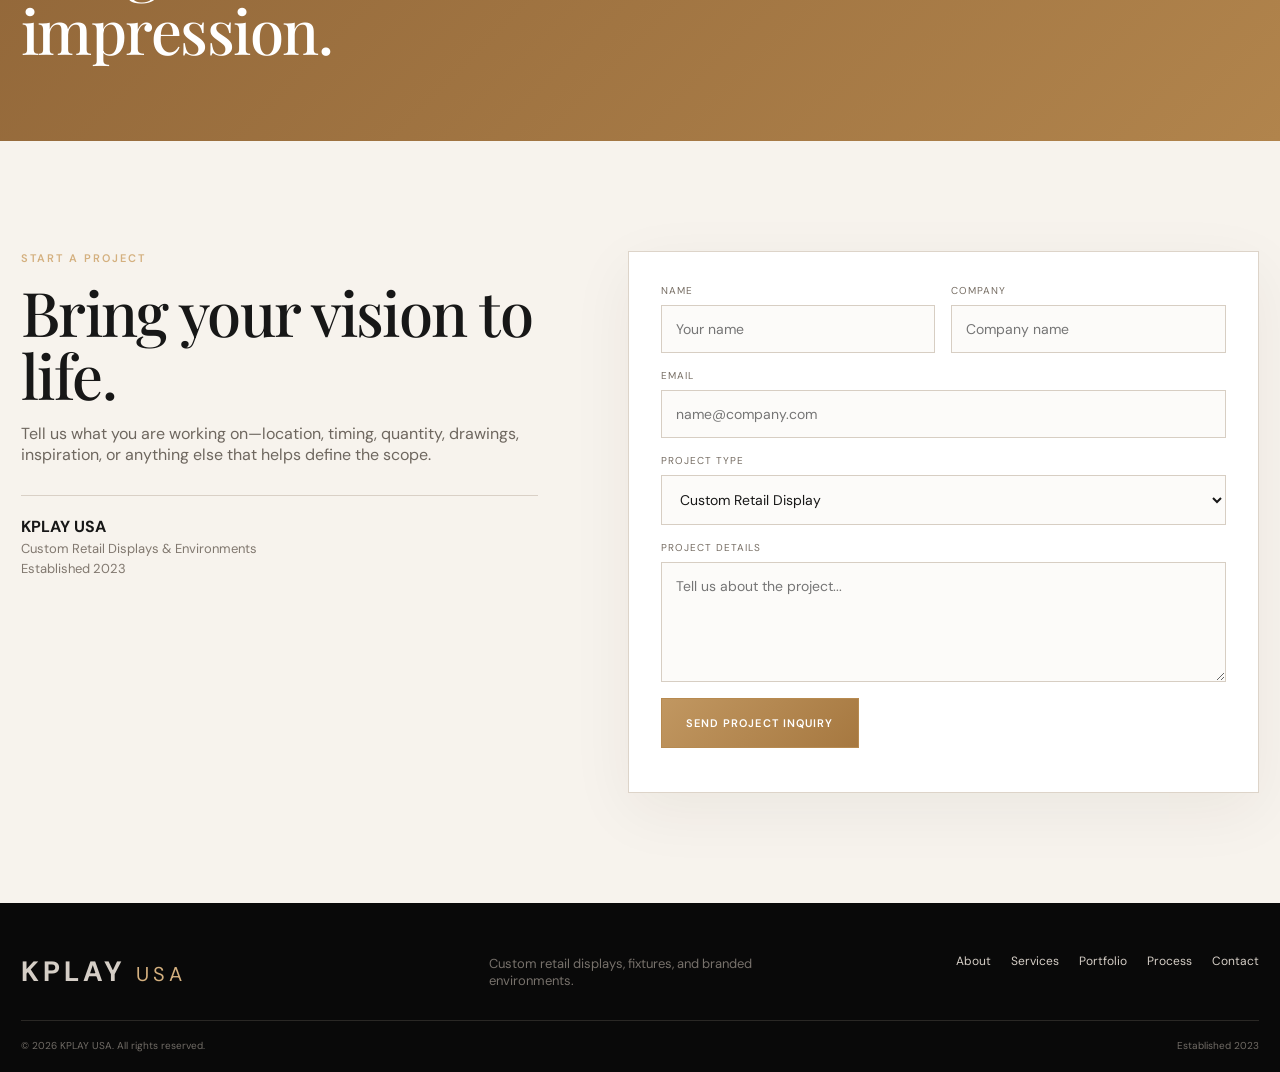
==== commit 800bf1de: "Add files via upload" ====
--- a/index.html
+++ b/index.html
@@ -2,366 +2,85 @@
 <html lang="en">
 <head>
   <meta charset="utf-8" />
-  <meta name="viewport" content="width=device-width, initial-scale=1" />
-  <title>KPLAY USA | Custom Retail Displays & Environments</title>
-  <meta name="description" content="KPLAY USA creates custom retail displays, fixtures, and branded environments from concept through fabrication and installation." />
-  <meta name="theme-color" content="#111111" />
+  <meta name="viewport" content="width=device-width,initial-scale=1" />
+  <title>KPLAY USA | Custom Retail Displays</title>
+  <meta name="description" content="KPLAY USA designs, fabricates and installs custom retail displays, fixtures and branded environments." />
+  <meta name="theme-color" content="#0b0b0b" />
   <link rel="preconnect" href="https://fonts.googleapis.com">
   <link rel="preconnect" href="https://fonts.gstatic.com" crossorigin>
   <link href="https://fonts.googleapis.com/css2?family=DM+Sans:wght@400;500;600&family=Playfair+Display:wght@500;600&display=swap" rel="stylesheet">
   <link rel="stylesheet" href="styles.css" />
 </head>
-
 <body>
-  <div class="topline">
-    <div class="container topline-inner">
-      <span>Custom retail displays • fixtures • branded environments</span>
-      <span>Established 2023</span>
-    </div>
-  </div>
-
-  <header class="site-header" id="top">
-    <div class="container nav-wrap">
-      <a class="brand" href="#top" aria-label="KPLAY USA home">
-        <span>KPLAY</span><em>USA</em>
-      </a>
-
-      <button class="menu-button" aria-expanded="false" aria-controls="main-nav">
-        <span></span><span></span><span></span>
-        <span class="sr-only">Open menu</span>
-      </button>
-
-      <nav id="main-nav" class="nav-links" aria-label="Primary navigation">
-        <a href="#about">About</a>
-        <a href="#services">Services</a>
-        <a href="#work">Portfolio</a>
-        <a href="#process">Process</a>
-        <a href="#contact">Contact</a>
-        <a class="button button-small" href="#contact">Request a Consultation</a>
-      </nav>
-    </div>
-  </header>
+  <div class="utility"><div class="wrap utility-inner"><span>Custom retail displays • fixtures • branded environments</span><span>Established 2023</span></div></div>
+  <header class="header" id="top"><div class="wrap nav">
+    <a class="logo" href="#top"><b>KPLAY</b><span>USA</span></a>
+    <button class="menu" aria-label="Open menu" aria-expanded="false"><i></i><i></i><i></i></button>
+    <nav class="links"><a href="#about">About</a><a href="#services">Services</a><a href="#portfolio">Portfolio</a><a href="#process">Process</a><a href="#contact">Contact</a><a class="gold-btn small" href="#contact">Request a Consultation</a></nav>
+  </div></header>
 
   <main>
     <section class="hero">
-      <div class="container hero-grid">
+      <div class="hero-photo" style="background-image:url('[data-uri]')"></div>
+      <div class="hero-shade"></div>
+      <div class="wrap hero-inner">
         <div class="hero-copy reveal">
           <p class="eyebrow">Ideas crafted for remarkable spaces.</p>
           <h1>Custom retail displays, <span>built from scratch.</span></h1>
-          <p class="hero-lede">
-            KPLAY USA transforms ideas into premium retail fixtures, displays, and branded environments built to command attention and perform beautifully in-store.
-          </p>
-          <div class="hero-actions">
-            <a class="button" href="#work">Explore Our Work</a>
-            <a class="button button-ghost" href="#contact">Start a Project</a>
-          </div>
-          <div class="hero-meta">
-            <span>Design</span><i></i><span>Fabrication</span><i></i><span>Installation</span>
-          </div>
+          <p class="lede">KPLAY USA transforms ideas into premium retail fixtures, displays, and branded environments built to command attention and perform beautifully in-store.</p>
+          <div class="actions"><a class="gold-btn" href="#portfolio">Explore Our Work <b>→</b></a><a class="outline-btn" href="#contact">Start a Project</a></div>
+          <div class="micro"><span>Design</span><i></i><span>Fabrication</span><i></i><span>Installation</span></div>
         </div>
-
-        <div class="hero-visual reveal" aria-label="Concept visualization of a premium retail display">
-          <div class="visual-frame">
-            <div class="visual-glow"></div>
-            <div class="display-wall">
-              <div class="wordmark">KPLAY</div>
-              <div class="display-shelf shelf-one"></div>
-              <div class="display-shelf shelf-two"></div>
-              <div class="product p1"></div>
-              <div class="product p2"></div>
-              <div class="product p3"></div>
-              <div class="product p4"></div>
-              <div class="product p5"></div>
-            </div>
-            <div class="display-island">
-              <div class="island-top"></div>
-            </div>
-            <div class="hero-caption">
-              <strong>Concept to installation</strong>
-              <span>Precision-built environments for premium retail.</span>
-            </div>
-          </div>
-        </div>
+        <div class="hero-label reveal"><strong>CHANEL</strong><span>Beauty Display Concept</span><b>→</b></div>
       </div>
     </section>
 
-    <section class="trust-strip" aria-label="KPLAY USA capabilities">
-      <div class="container trust-grid">
-        <div><strong>2023</strong><span>Established</span></div>
-        <div><strong>End-to-End</strong><span>Project Execution</span></div>
-        <div><strong>Custom</strong><span>Built for Every Space</span></div>
-        <div><strong>Detail-Driven</strong><span>Premium Craftsmanship</span></div>
-      </div>
+    <section class="brand-bar">
+      <div class="wrap brand-row"><span class="brand-intro">Concept inspiration</span><b>CHANEL</b><b>LOUIS VUITTON</b><b>DIOR</b><b>TIFFANY &amp; CO.</b><b>ROLEX</b><b>HERMÈS</b></div>
+      <p class="brand-note">Brand names are shown for demonstration only and are not presented as confirmed KPLAY USA clients or endorsements.</p>
     </section>
 
-    <section class="section about" id="about">
-      <div class="container two-col">
-        <div class="section-heading reveal">
-          <p class="eyebrow">About KPLAY USA</p>
-          <h2>Built for brands that care about every detail.</h2>
-        </div>
-        <div class="about-copy reveal">
-          <p class="large-copy">
-            Established in 2023, KPLAY USA creates custom retail displays from the ground up—turning concepts, floor plans, and brand standards into finished environments ready for the sales floor.
-          </p>
-          <p>
-            From one-of-a-kind fixtures to complete store display programs, our focus is simple: thoughtful design, quality fabrication, careful execution, and a finished product that feels intentional from every angle.
-          </p>
-          <a class="text-link" href="#process">See how we work <span>→</span></a>
-        </div>
-      </div>
+    <section class="portfolio" id="portfolio">
+      <article class="portfolio-card reveal"><img src="[data-uri]" alt="Luxury beauty retail display concept"><div><span>Concept Example</span><h3>CHANEL</h3><p>Beauty Display Concept</p><b>→</b></div></article>
+      <article class="portfolio-card reveal"><img src="[data-uri]" alt="Luxury fashion retail fixture concept"><div><span>Concept Example</span><h3>LOUIS VUITTON</h3><p>Retail Fixture Concept</p><b>→</b></div></article>
+      <article class="portfolio-card reveal"><img src="[data-uri]" alt="Luxury fragrance retail display concept"><div><span>Concept Example</span><h3>DIOR</h3><p>Fragrance Display Concept</p><b>→</b></div></article>
+      <article class="portfolio-card reveal"><img src="[data-uri]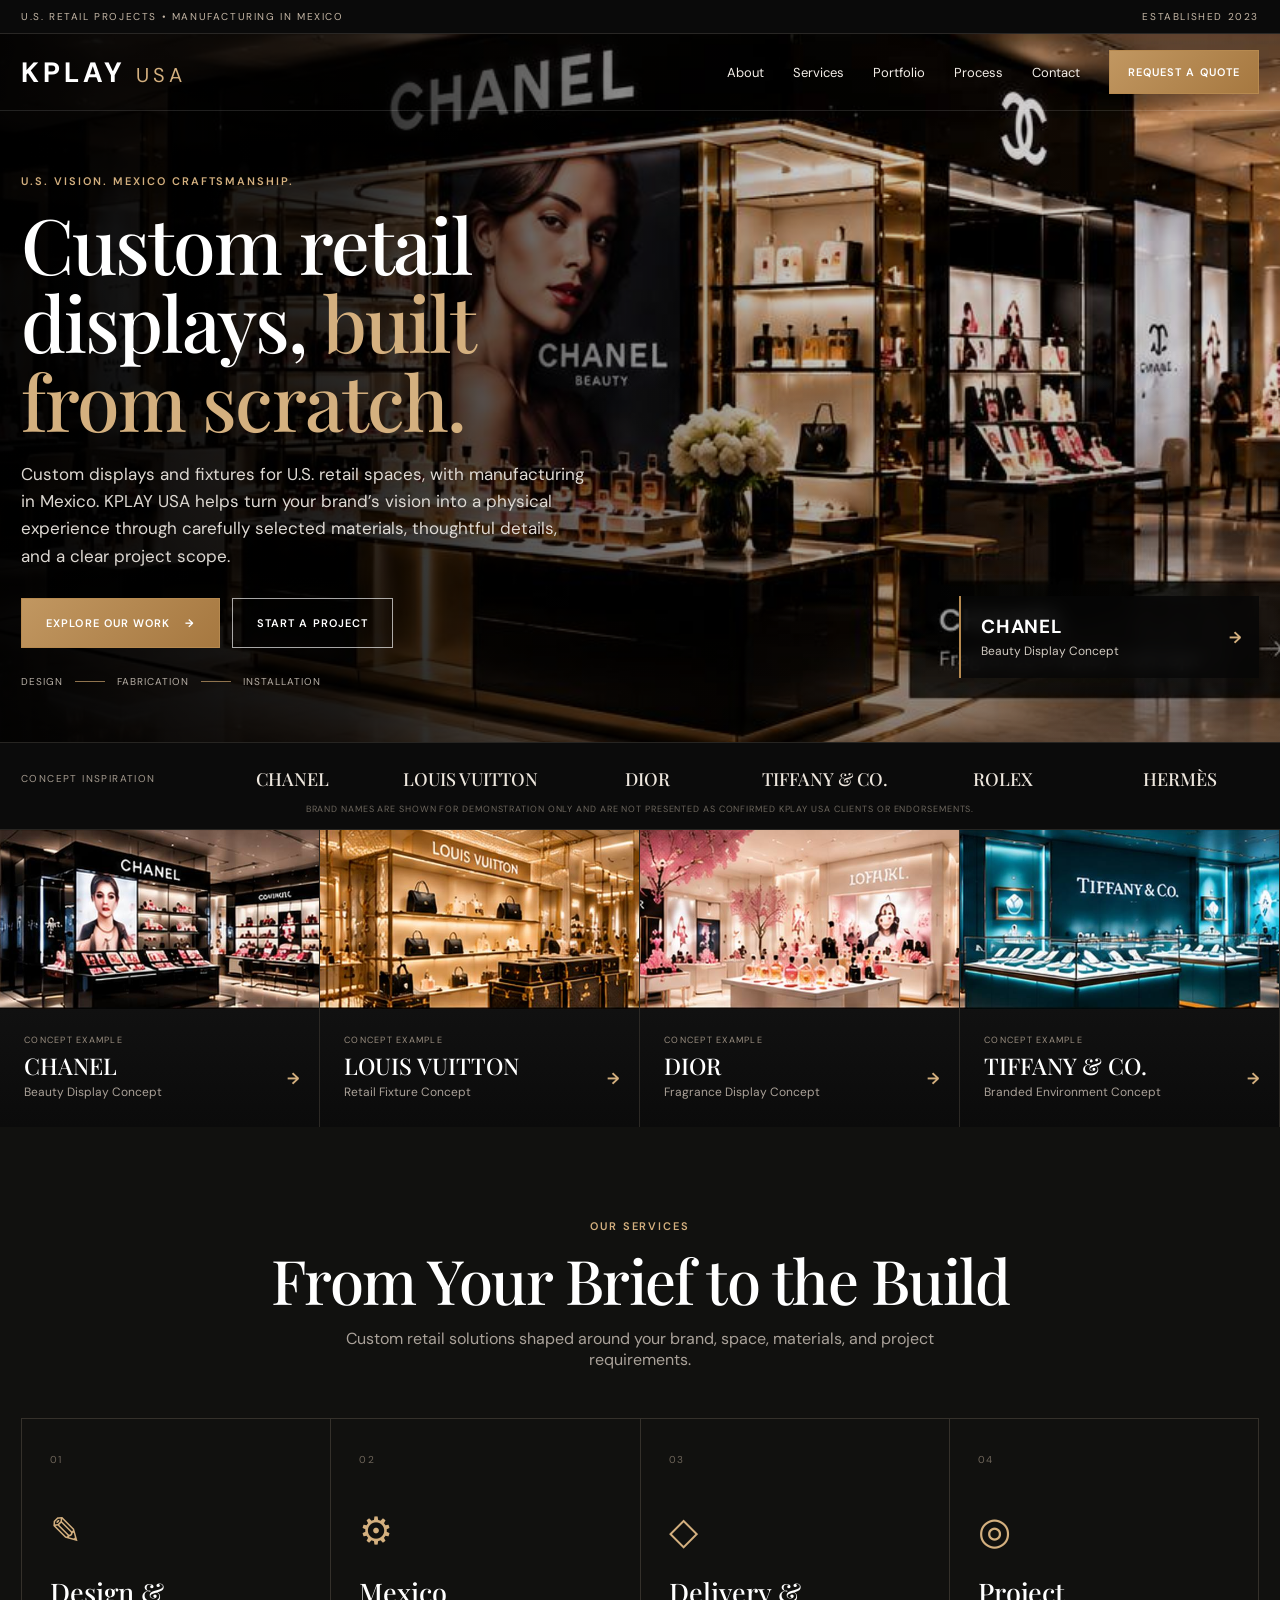
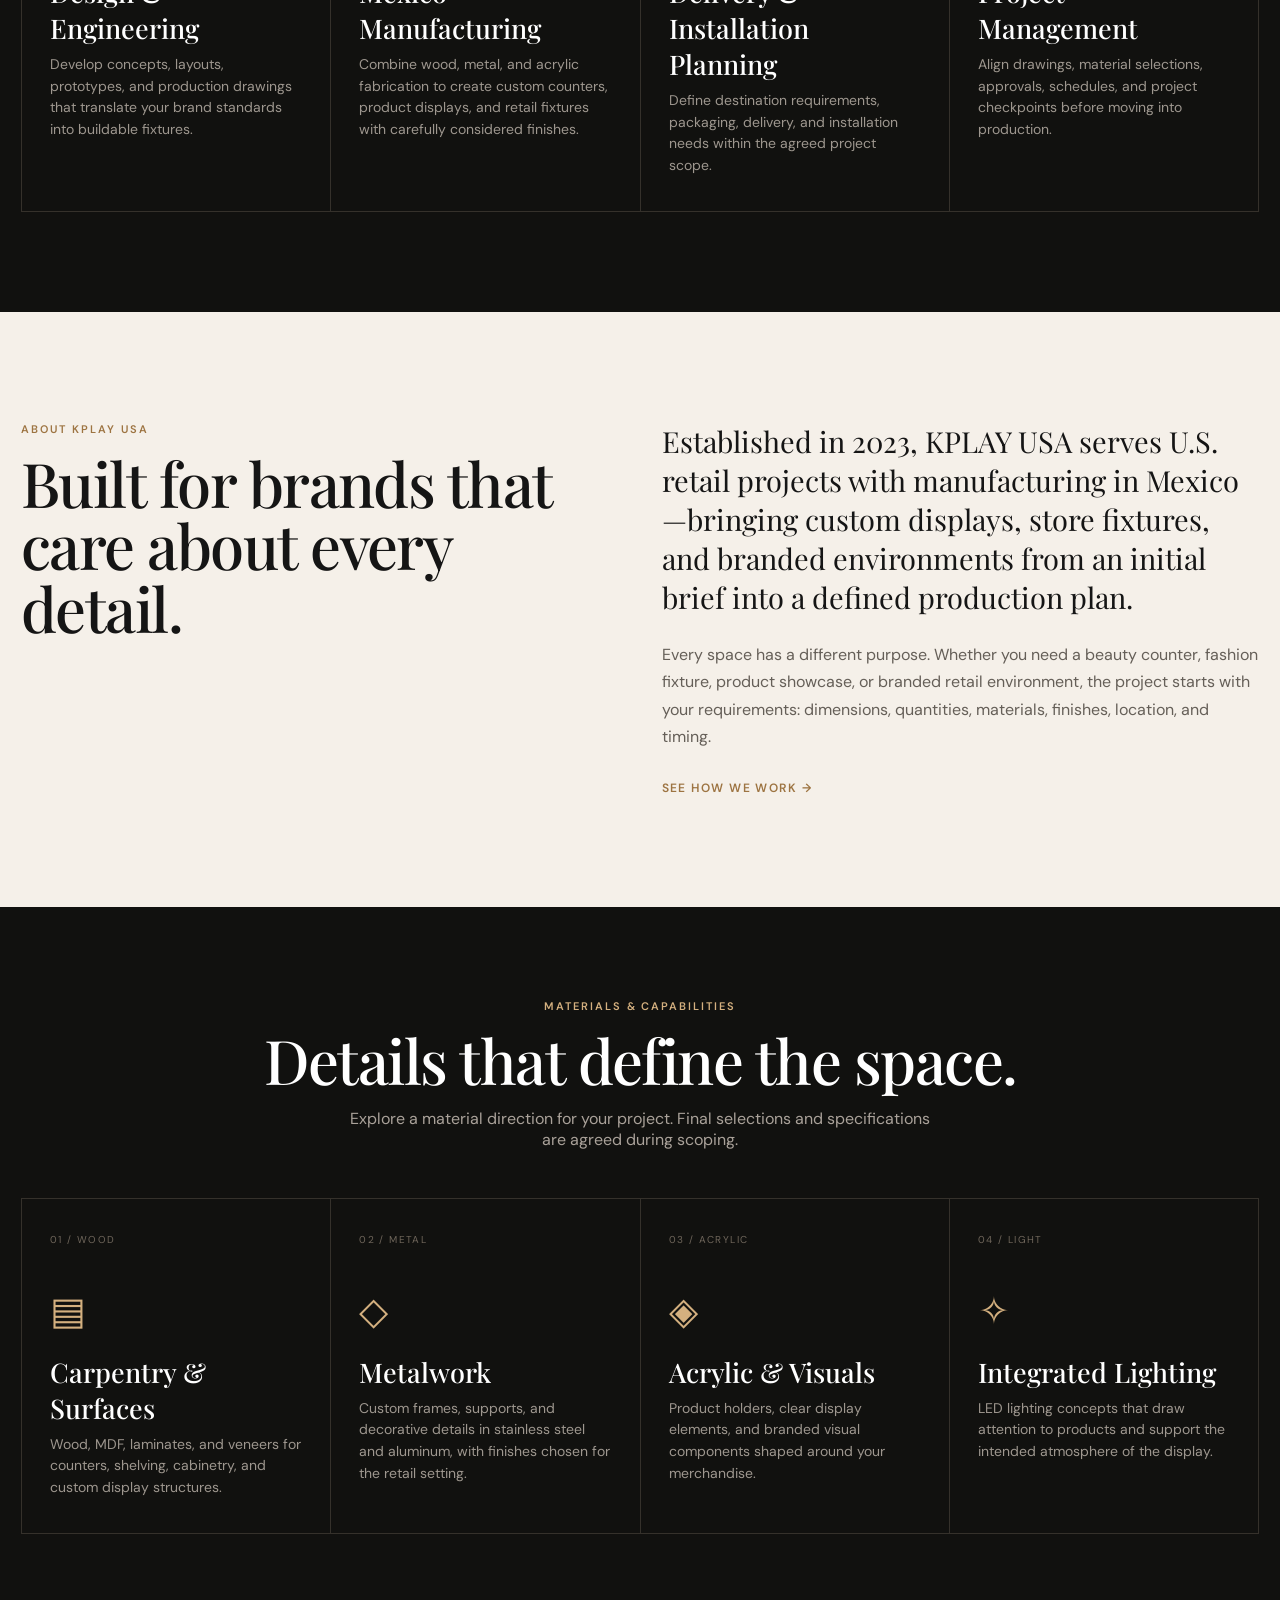
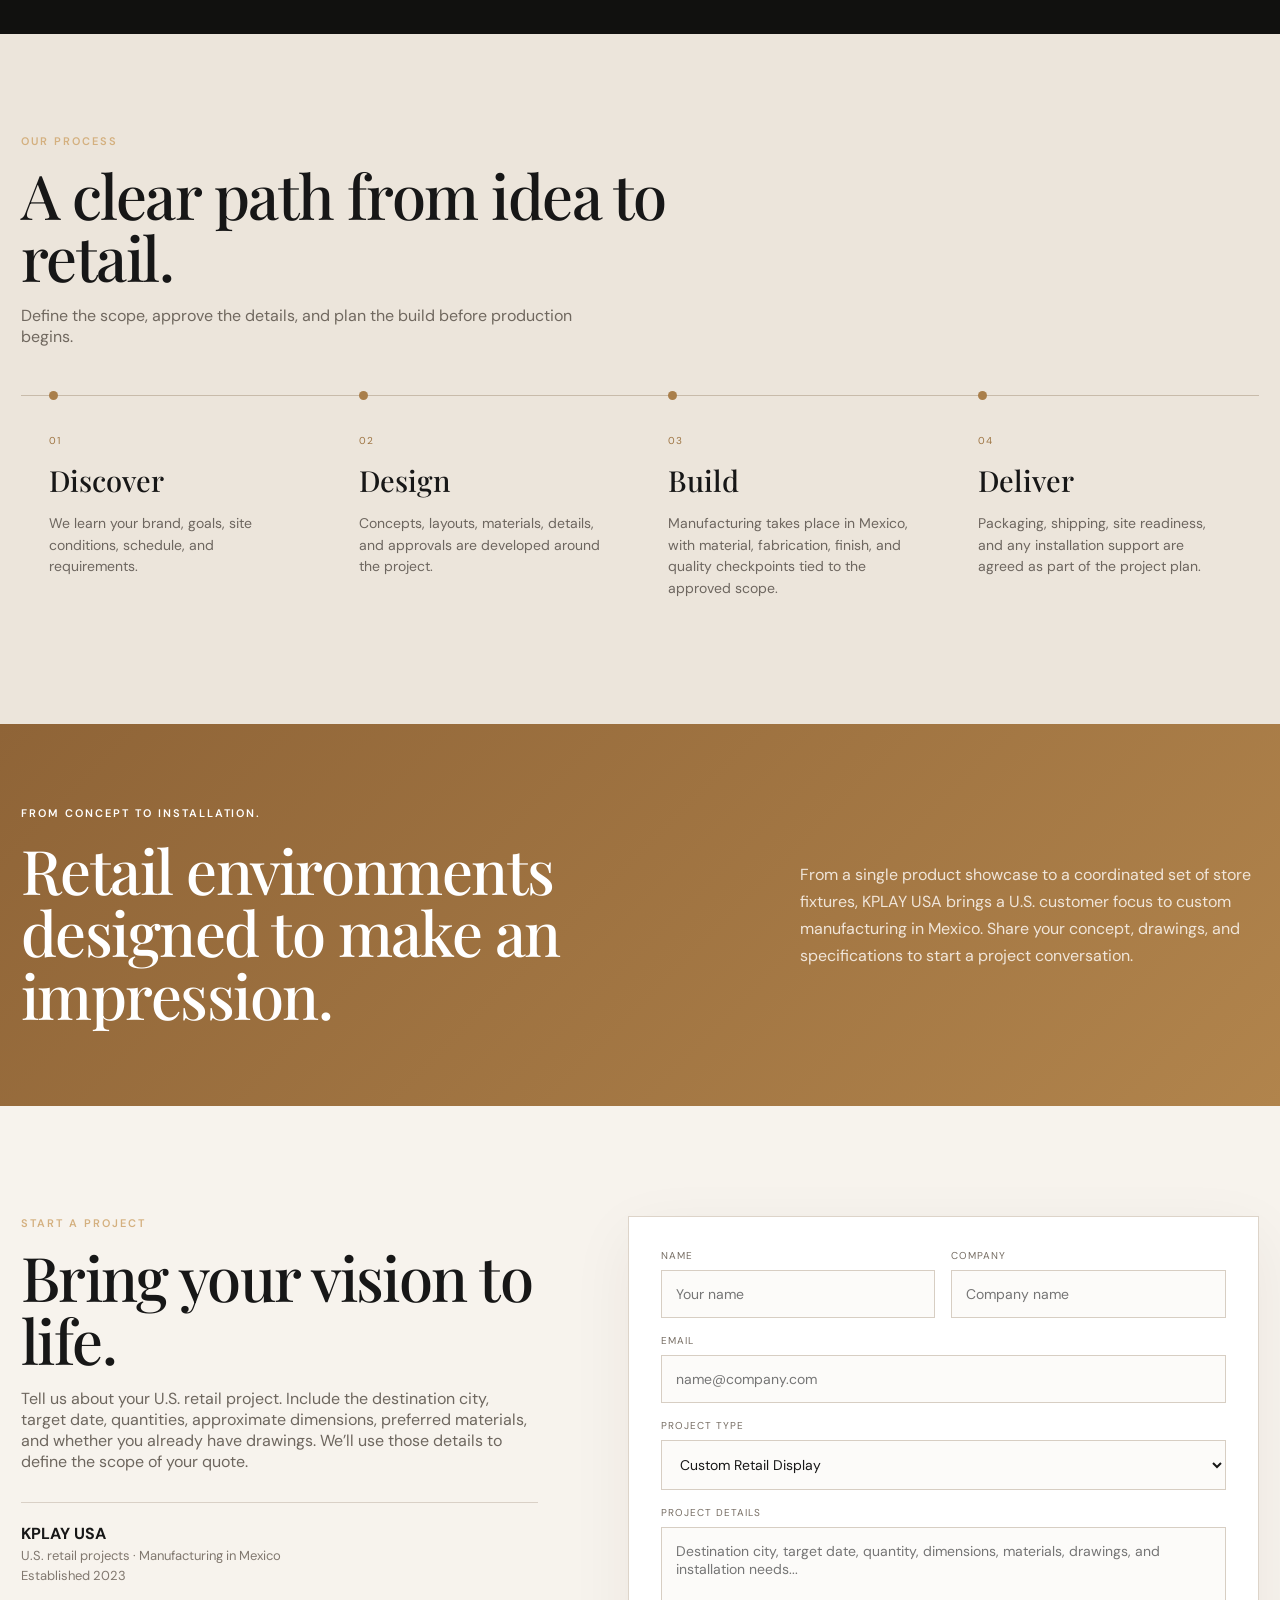
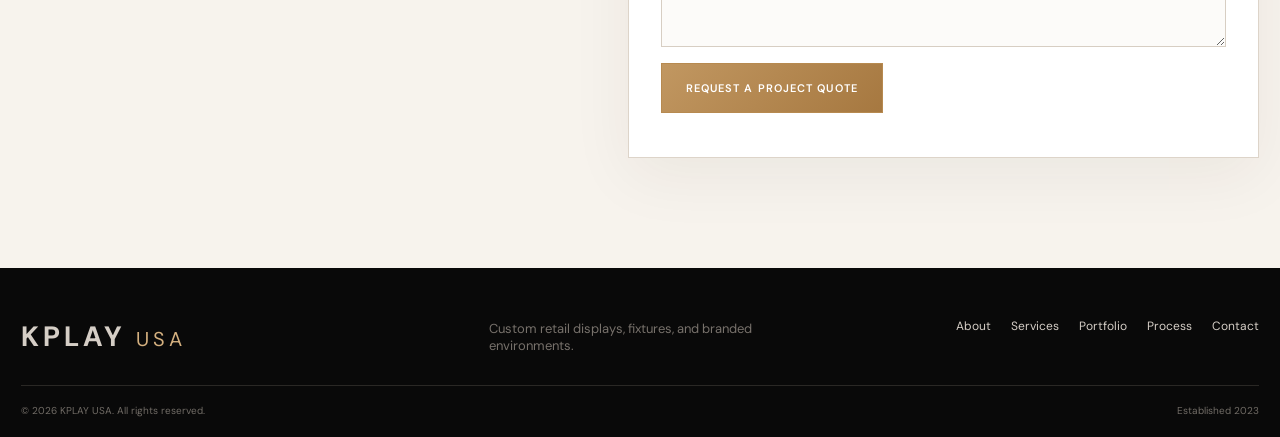
==== commit 85626c55: "Clarify KPLAY USA positioning and Mexico manufacturing capabilities" ====
--- a/index.html
+++ b/index.html
@@ -4,7 +4,7 @@
   <meta charset="utf-8" />
   <meta name="viewport" content="width=device-width,initial-scale=1" />
   <title>KPLAY USA | Custom Retail Displays</title>
-  <meta name="description" content="KPLAY USA designs, fabricates and installs custom retail displays, fixtures and branded environments." />
+  <meta name="description" content="Custom retail displays for U.S. brands, with manufacturing in Mexico. Explore KPLAY USA’s retail fixtures, materials and fabrication capabilities." />
   <meta name="theme-color" content="#0b0b0b" />
   <link rel="preconnect" href="https://fonts.googleapis.com">
   <link rel="preconnect" href="https://fonts.gstatic.com" crossorigin>
@@ -12,11 +12,11 @@
   <link rel="stylesheet" href="styles.css" />
 </head>
 <body>
-  <div class="utility"><div class="wrap utility-inner"><span>Custom retail displays • fixtures • branded environments</span><span>Established 2023</span></div></div>
+  <div class="utility"><div class="wrap utility-inner"><span>U.S. retail projects • Manufacturing in Mexico</span><span>Established 2023</span></div></div>
   <header class="header" id="top"><div class="wrap nav">
     <a class="logo" href="#top"><b>KPLAY</b><span>USA</span></a>
     <button class="menu" aria-label="Open menu" aria-expanded="false"><i></i><i></i><i></i></button>
-    <nav class="links"><a href="#about">About</a><a href="#services">Services</a><a href="#portfolio">Portfolio</a><a href="#process">Process</a><a href="#contact">Contact</a><a class="gold-btn small" href="#contact">Request a Consultation</a></nav>
+    <nav class="links"><a href="#about">About</a><a href="#services">Services</a><a href="#portfolio">Portfolio</a><a href="#process">Process</a><a href="#contact">Contact</a><a class="gold-btn small" href="#contact">Request a Quote</a></nav>
   </div></header>
 
   <main>
@@ -25,9 +25,9 @@
       <div class="hero-shade"></div>
       <div class="wrap hero-inner">
         <div class="hero-copy reveal">
-          <p class="eyebrow">Ideas crafted for remarkable spaces.</p>
+          <p class="eyebrow">U.S. vision. Mexico craftsmanship.</p>
           <h1>Custom retail displays, <span>built from scratch.</span></h1>
-          <p class="lede">KPLAY USA transforms ideas into premium retail fixtures, displays, and branded environments built to command attention and perform beautifully in-store.</p>
+          <p class="lede">Custom displays and fixtures for U.S. retail spaces, with manufacturing in Mexico. KPLAY USA helps turn your brand’s vision into a physical experience through carefully selected materials, thoughtful details, and a clear project scope.</p>
           <div class="actions"><a class="gold-btn" href="#portfolio">Explore Our Work <b>→</b></a><a class="outline-btn" href="#contact">Start a Project</a></div>
           <div class="micro"><span>Design</span><i></i><span>Fabrication</span><i></i><span>Installation</span></div>
         </div>
@@ -48,35 +48,45 @@
     </section>
 
     <section class="services-dark" id="services"><div class="wrap">
-      <div class="section-head centered reveal"><p class="eyebrow">Our services</p><h2>End-to-End Retail Environments</h2><p>One team from early concept through fabrication, logistics, and final installation.</p></div>
+      <div class="section-head centered reveal"><p class="eyebrow">Our services</p><h2>From Your Brief to the Build</h2><p>Custom retail solutions shaped around your brand, space, materials, and project requirements.</p></div>
       <div class="service-grid">
-        <article class="service reveal"><span class="num">01</span><div class="icon">✎</div><h3>Design</h3><p>Creative, functional concepts that translate brand standards into buildable retail experiences.</p></article>
-        <article class="service reveal"><span class="num">02</span><div class="icon">⚙</div><h3>Fabrication</h3><p>Precision manufacturing using premium materials, durable finishes, and detail-driven craftsmanship.</p></article>
-        <article class="service reveal"><span class="num">03</span><div class="icon">◇</div><h3>Installation</h3><p>Coordinated delivery and professional installation for a polished, on-brand final result.</p></article>
-        <article class="service reveal"><span class="num">04</span><div class="icon">◎</div><h3>Project Management</h3><p>Clear schedules, checkpoints, communication, and accountability from concept to completion.</p></article>
+        <article class="service reveal"><span class="num">01</span><div class="icon">✎</div><h3>Design &amp; Engineering</h3><p>Develop concepts, layouts, prototypes, and production drawings that translate your brand standards into buildable fixtures.</p></article>
+        <article class="service reveal"><span class="num">02</span><div class="icon">⚙</div><h3>Mexico Manufacturing</h3><p>Combine wood, metal, and acrylic fabrication to create custom counters, product displays, and retail fixtures with carefully considered finishes.</p></article>
+        <article class="service reveal"><span class="num">03</span><div class="icon">◇</div><h3>Delivery &amp; Installation Planning</h3><p>Define destination requirements, packaging, delivery, and installation needs within the agreed project scope.</p></article>
+        <article class="service reveal"><span class="num">04</span><div class="icon">◎</div><h3>Project Management</h3><p>Align drawings, material selections, approvals, schedules, and project checkpoints before moving into production.</p></article>
       </div>
     </div></section>
 
     <section class="about" id="about"><div class="wrap about-grid">
       <div class="about-title reveal"><p class="eyebrow">About KPLAY USA</p><h2>Built for brands that care about every detail.</h2></div>
-      <div class="about-copy reveal"><p class="big">Established in 2023, KPLAY USA creates custom retail displays from the ground up—turning concepts, floor plans, and brand standards into finished environments ready for the sales floor.</p><p>From one-off statement fixtures to full retail programs, the focus is disciplined execution: thoughtful design, quality fabrication, careful coordination, and a finished result that looks intentional from every angle.</p><a href="#process">See how we work →</a></div>
+      <div class="about-copy reveal"><p class="big">Established in 2023, KPLAY USA serves U.S. retail projects with manufacturing in Mexico—bringing custom displays, store fixtures, and branded environments from an initial brief into a defined production plan.</p><p>Every space has a different purpose. Whether you need a beauty counter, fashion fixture, product showcase, or branded retail environment, the project starts with your requirements: dimensions, quantities, materials, finishes, location, and timing.</p><a href="#process">See how we work →</a></div>
+    </div></section>
+
+    <section class="services-dark" id="capabilities"><div class="wrap">
+      <div class="section-head centered reveal"><p class="eyebrow">Materials &amp; capabilities</p><h2>Details that define the space.</h2><p>Explore a material direction for your project. Final selections and specifications are agreed during scoping.</p></div>
+      <div class="service-grid">
+        <article class="service reveal"><span class="num">01 / WOOD</span><div class="icon" aria-hidden="true">▤</div><h3>Carpentry &amp; Surfaces</h3><p>Wood, MDF, laminates, and veneers for counters, shelving, cabinetry, and custom display structures.</p></article>
+        <article class="service reveal"><span class="num">02 / METAL</span><div class="icon" aria-hidden="true">◇</div><h3>Metalwork</h3><p>Custom frames, supports, and decorative details in stainless steel and aluminum, with finishes chosen for the retail setting.</p></article>
+        <article class="service reveal"><span class="num">03 / ACRYLIC</span><div class="icon" aria-hidden="true">◈</div><h3>Acrylic &amp; Visuals</h3><p>Product holders, clear display elements, and branded visual components shaped around your merchandise.</p></article>
+        <article class="service reveal"><span class="num">04 / LIGHT</span><div class="icon" aria-hidden="true">✧</div><h3>Integrated Lighting</h3><p>LED lighting concepts that draw attention to products and support the intended atmosphere of the display.</p></article>
+      </div>
     </div></section>
 
     <section class="process" id="process"><div class="wrap">
-      <div class="section-head reveal"><p class="eyebrow">Our process</p><h2>A seamless journey.</h2><p>Every project is different. The process stays disciplined.</p></div>
+      <div class="section-head reveal"><p class="eyebrow">Our process</p><h2>A clear path from idea to retail.</h2><p>Define the scope, approve the details, and plan the build before production begins.</p></div>
       <div class="steps">
         <article class="step reveal"><span>01</span><h3>Discover</h3><p>We learn your brand, goals, site conditions, schedule, and requirements.</p></article>
         <article class="step reveal"><span>02</span><h3>Design</h3><p>Concepts, layouts, materials, details, and approvals are developed around the project.</p></article>
-        <article class="step reveal"><span>03</span><h3>Build</h3><p>Fabrication, finish work, quality control, and logistics are managed with precision.</p></article>
-        <article class="step reveal"><span>04</span><h3>Install</h3><p>Delivery and final installation bring the approved concept to life in the space.</p></article>
+        <article class="step reveal"><span>03</span><h3>Build</h3><p>Manufacturing takes place in Mexico, with material, fabrication, finish, and quality checkpoints tied to the approved scope.</p></article>
+        <article class="step reveal"><span>04</span><h3>Deliver</h3><p>Packaging, shipping, site readiness, and any installation support are agreed as part of the project plan.</p></article>
       </div>
     </div></section>
 
-    <section class="statement"><div class="wrap statement-grid reveal"><div><p class="eyebrow light">From concept to installation.</p><h2>Retail environments designed to make an impression.</h2></div><p>KPLAY USA combines design thinking, fabrication know-how, and installation execution to create spaces that feel premium before a customer ever touches the product.</p></div></section>
+    <section class="statement"><div class="wrap statement-grid reveal"><div><p class="eyebrow light">From concept to installation.</p><h2>Retail environments designed to make an impression.</h2></div><p>From a single product showcase to a coordinated set of store fixtures, KPLAY USA brings a U.S. customer focus to custom manufacturing in Mexico. Share your concept, drawings, and specifications to start a project conversation.</p></div></section>
 
     <section class="contact" id="contact"><div class="wrap contact-grid">
-      <div class="contact-copy reveal"><p class="eyebrow">Start a project</p><h2>Bring your vision to life.</h2><p>Tell us what you are working on—location, timing, quantity, drawings, inspiration, or anything else that helps define the scope.</p><div class="contact-meta"><b>KPLAY USA</b><span>Custom Retail Displays &amp; Environments</span><span>Established 2023</span></div></div>
-      <form class="form reveal" id="demo-form"><div class="row"><label>Name<input required name="name" placeholder="Your name"></label><label>Company<input name="company" placeholder="Company name"></label></div><label>Email<input required type="email" name="email" placeholder="name@company.com"></label><label>Project type<select name="project"><option>Custom Retail Display</option><option>Store Fixture</option><option>Branded Environment</option><option>Window / Seasonal Display</option><option>Other</option></select></label><label>Project details<textarea rows="5" name="message" placeholder="Tell us about the project..."></textarea></label><button class="gold-btn" type="submit">Send Project Inquiry</button><p class="status" id="status"></p></form>
+      <div class="contact-copy reveal"><p class="eyebrow">Start a project</p><h2>Bring your vision to life.</h2><p>Tell us about your U.S. retail project. Include the destination city, target date, quantities, approximate dimensions, preferred materials, and whether you already have drawings. We’ll use those details to define the scope of your quote.</p><div class="contact-meta"><b>KPLAY USA</b><span>U.S. retail projects · Manufacturing in Mexico</span><span>Established 2023</span></div></div>
+      <form class="form reveal" id="demo-form"><div class="row"><label>Name<input required name="name" placeholder="Your name"></label><label>Company<input name="company" placeholder="Company name"></label></div><label>Email<input required type="email" name="email" placeholder="name@company.com"></label><label>Project type<select name="project"><option>Custom Retail Display</option><option>Store Fixture</option><option>Branded Environment</option><option>Window / Seasonal Display</option><option>Other</option></select></label><label>Project details<textarea rows="5" name="message" placeholder="Destination city, target date, quantity, dimensions, materials, drawings, and installation needs..."></textarea></label><button class="gold-btn" type="submit">Request a Project Quote</button><p class="status" id="status"></p></form>
     </div></section>
   </main>
 
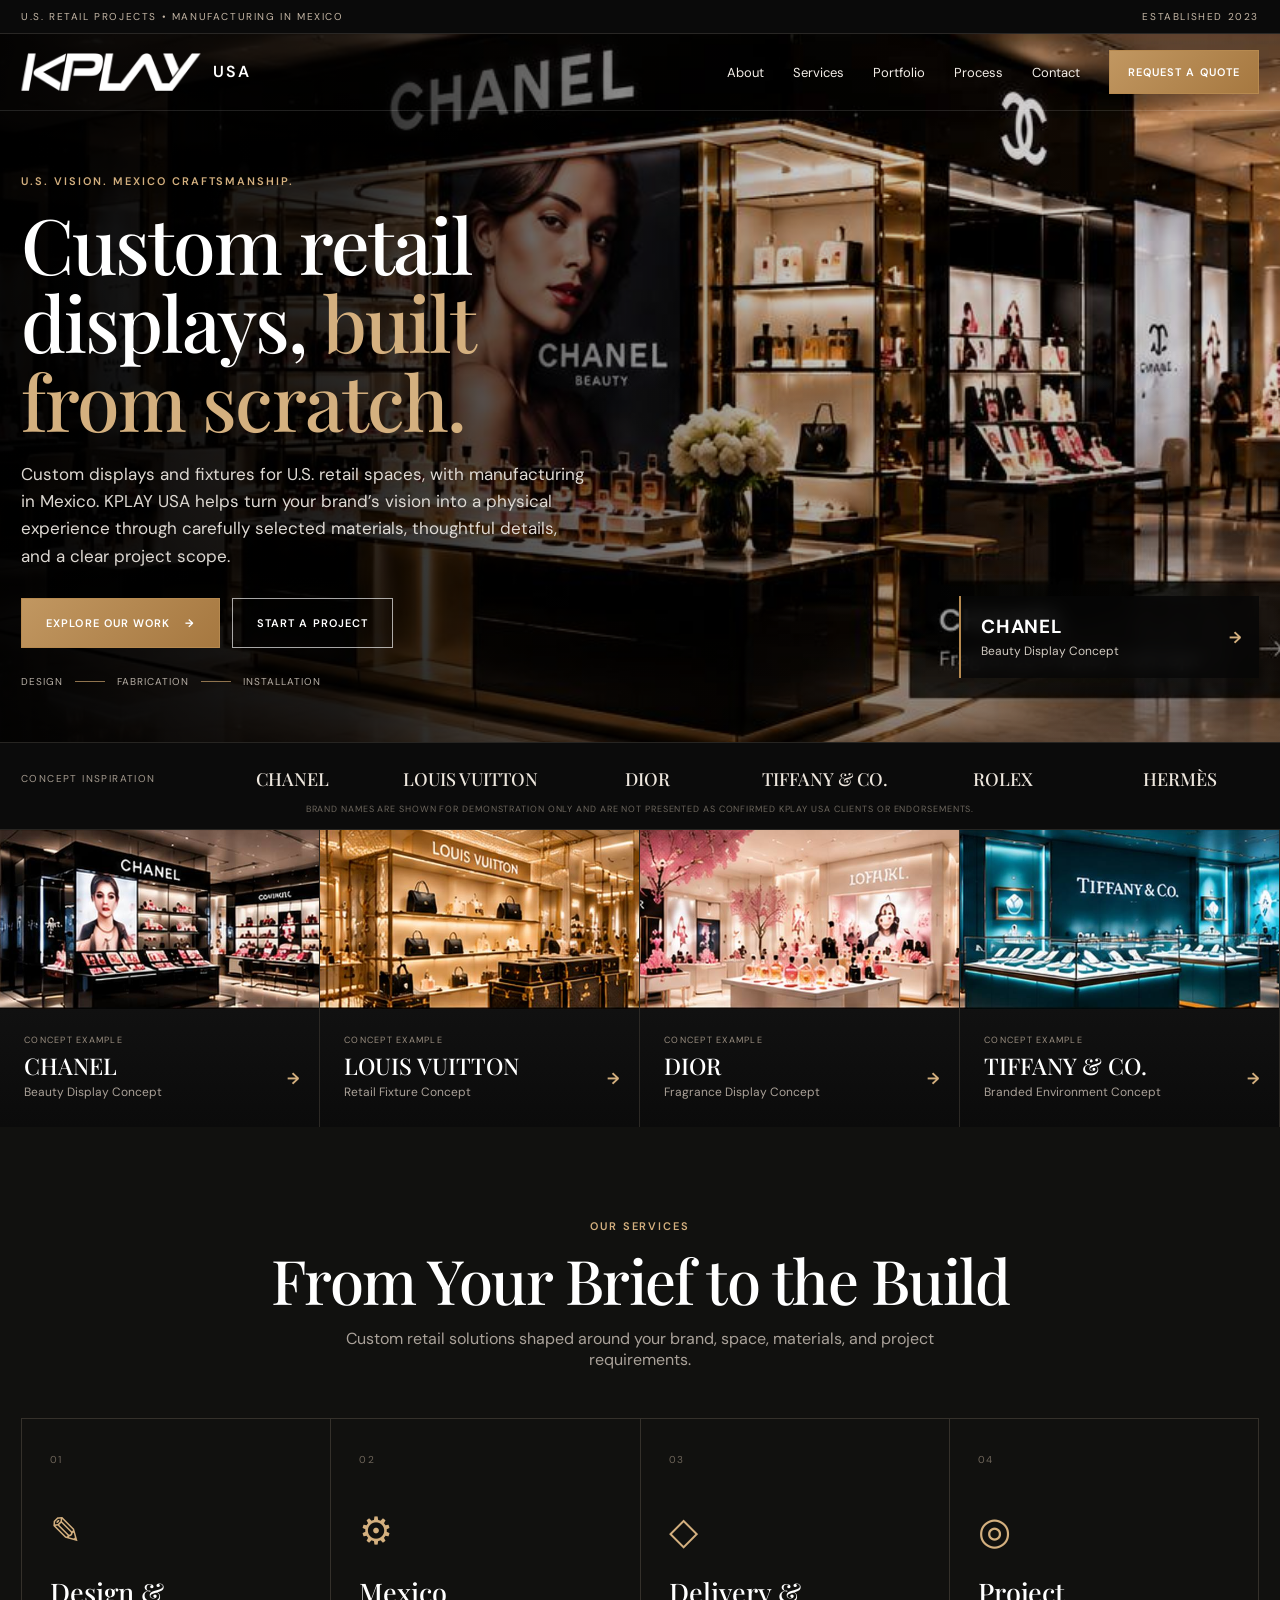
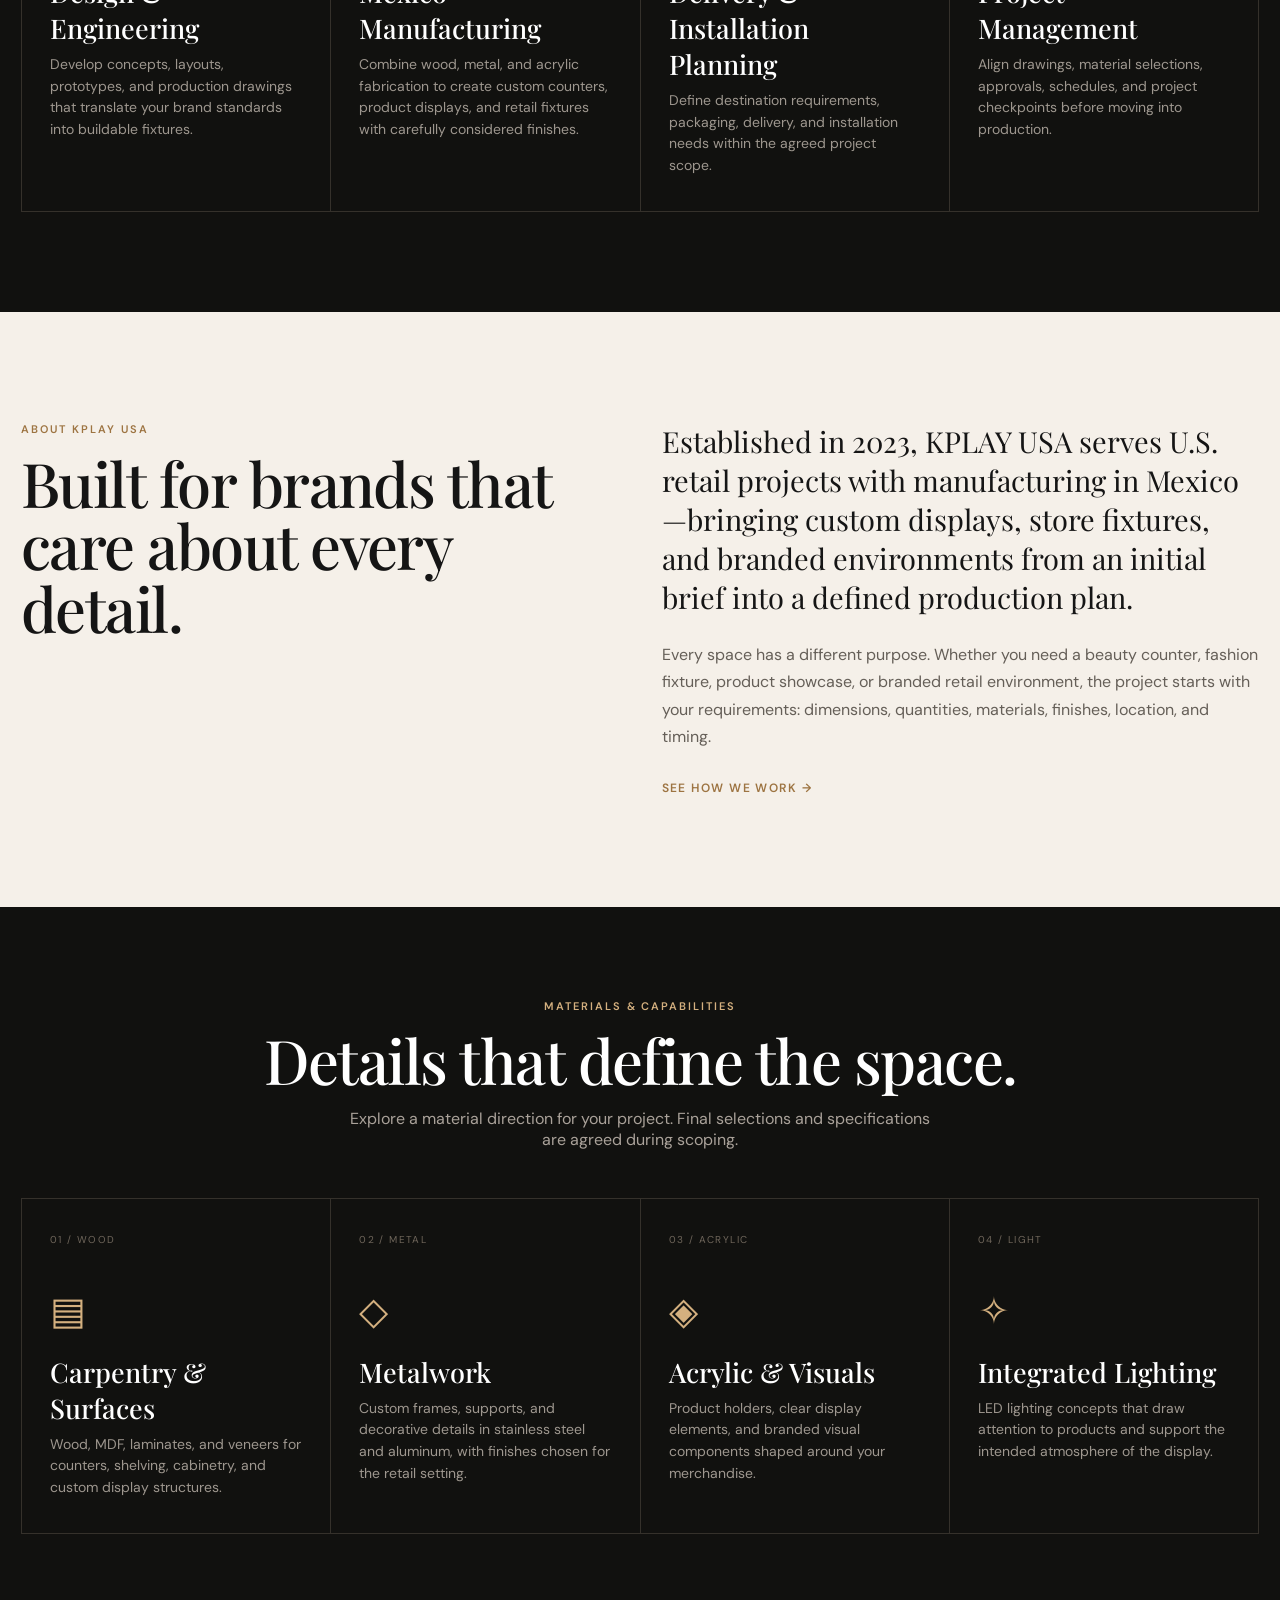
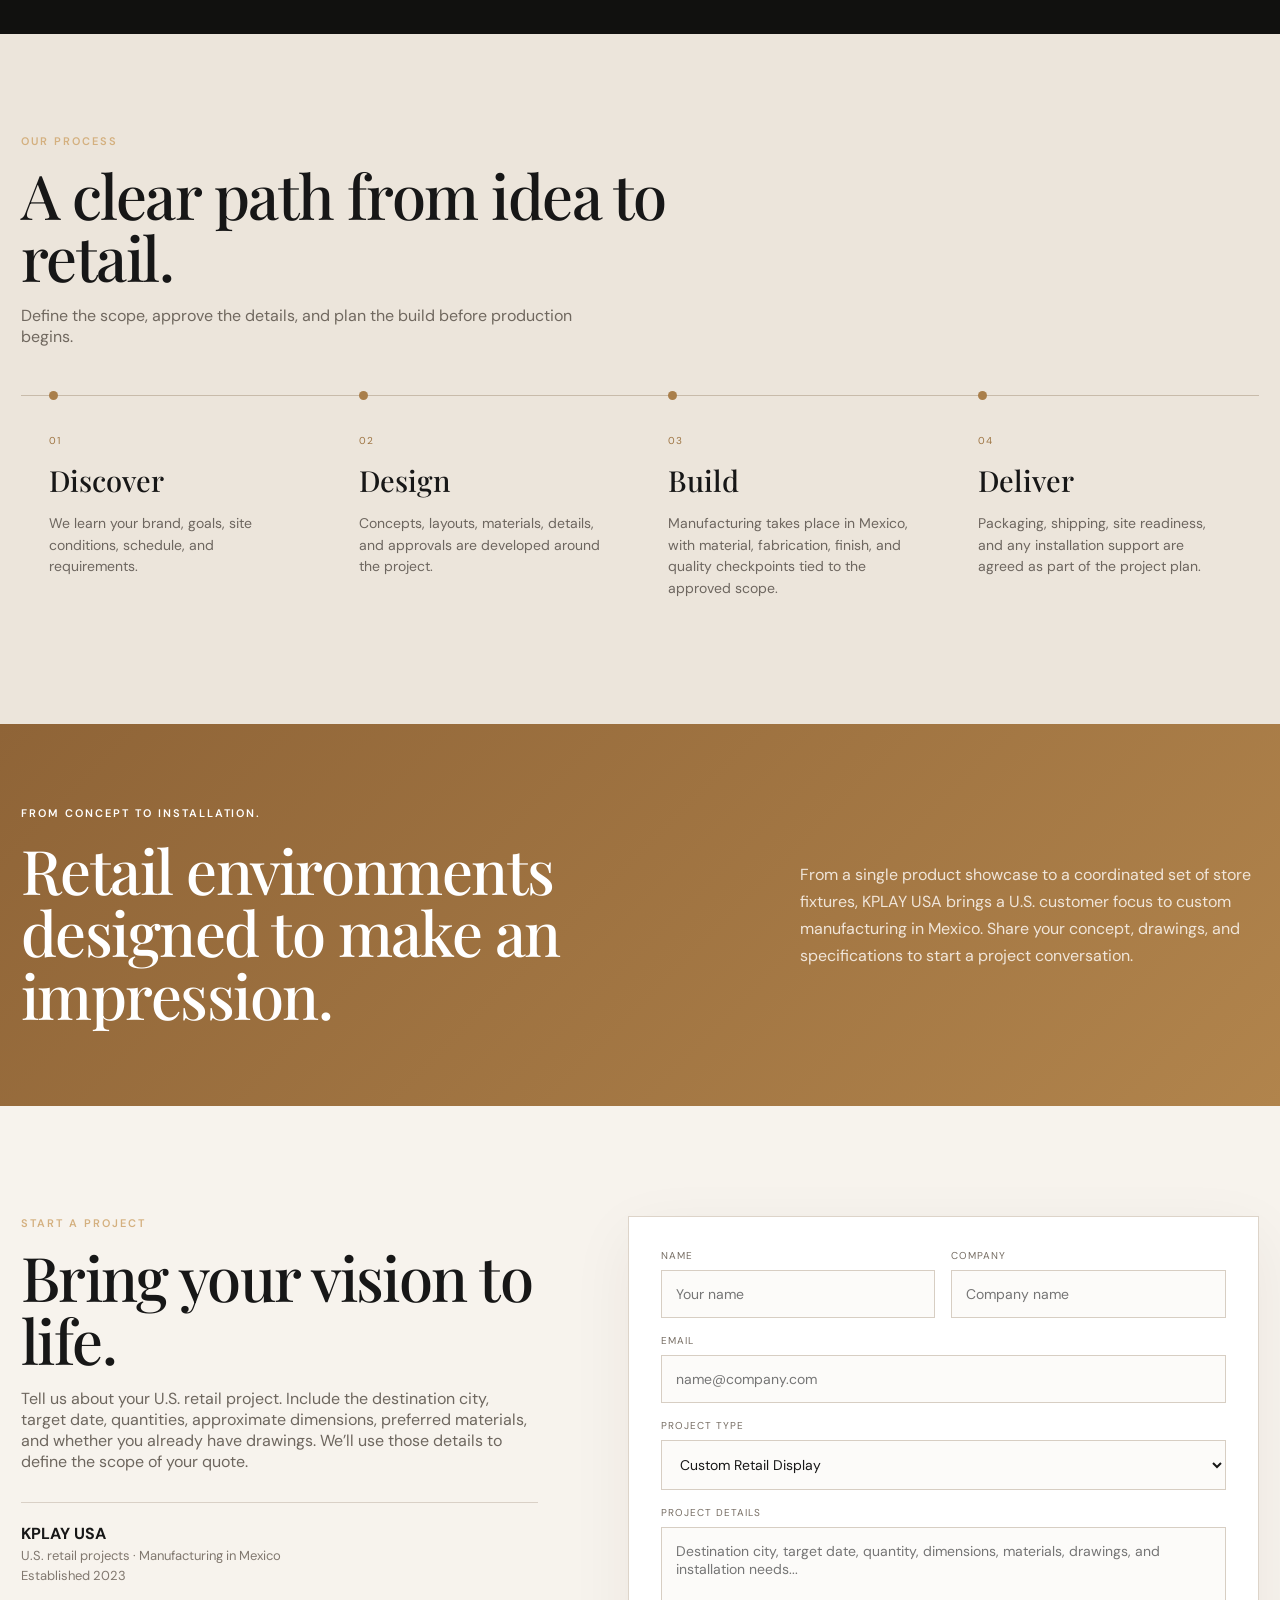
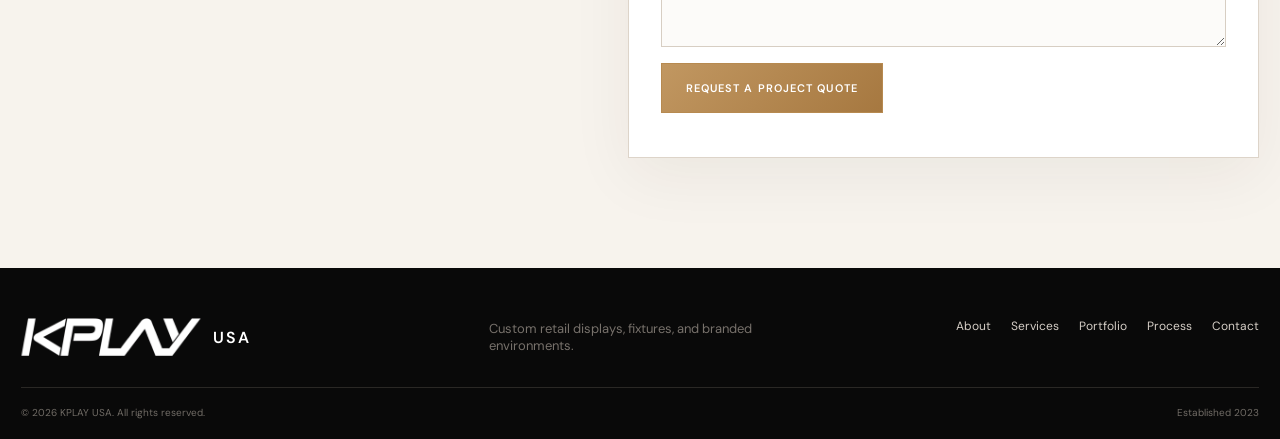
==== commit 4da3d364: "Use original white KPLAY wordmark with USA to the right in header and footer" ====
--- a/index.html
+++ b/index.html
@@ -10,11 +10,12 @@
   <link rel="preconnect" href="https://fonts.gstatic.com" crossorigin>
   <link href="https://fonts.googleapis.com/css2?family=DM+Sans:wght@400;500;600&family=Playfair+Display:wght@500;600&display=swap" rel="stylesheet">
   <link rel="stylesheet" href="styles.css" />
+  <style>.logo{align-items:center;gap:12px;letter-spacing:normal;flex-shrink:0}.logo-wordmark{display:block;width:180px;height:auto;aspect-ratio:761/161}.logo span{color:#fff;font-size:16px;font-weight:600;letter-spacing:.12em}@media(max-width:640px){.logo-wordmark{width:145px}.logo span{color:#fff;font-size:13px}.logo{gap:9px}}</style>
 </head>
 <body>
   <div class="utility"><div class="wrap utility-inner"><span>U.S. retail projects • Manufacturing in Mexico</span><span>Established 2023</span></div></div>
   <header class="header" id="top"><div class="wrap nav">
-    <a class="logo" href="#top"><b>KPLAY</b><span>USA</span></a>
+    <a class="logo" href="#top" aria-label="KPLAY USA home"><svg class="logo-wordmark" viewBox="330 176 761 161" aria-hidden="true" focusable="false"><image width="1320" height="492" href="[data-uri]"/></svg><span>USA</span></a>
     <button class="menu" aria-label="Open menu" aria-expanded="false"><i></i><i></i><i></i></button>
     <nav class="links"><a href="#about">About</a><a href="#services">Services</a><a href="#portfolio">Portfolio</a><a href="#process">Process</a><a href="#contact">Contact</a><a class="gold-btn small" href="#contact">Request a Quote</a></nav>
   </div></header>
@@ -90,7 +91,7 @@
     </div></section>
   </main>
 
-  <footer><div class="wrap footer-main"><a class="logo" href="#top"><b>KPLAY</b><span>USA</span></a><p>Custom retail displays, fixtures, and branded environments.</p><nav><a href="#about">About</a><a href="#services">Services</a><a href="#portfolio">Portfolio</a><a href="#process">Process</a><a href="#contact">Contact</a></nav></div><div class="wrap footer-bottom"><span>© <span id="year"></span> KPLAY USA. All rights reserved.</span><span>Established 2023</span></div></footer>
+  <footer><div class="wrap footer-main"><a class="logo" href="#top" aria-label="KPLAY USA home"><svg class="logo-wordmark" viewBox="330 176 761 161" aria-hidden="true" focusable="false"><image width="1320" height="492" href="[data-uri]"/></svg><span>USA</span></a><p>Custom retail displays, fixtures, and branded environments.</p><nav><a href="#about">About</a><a href="#services">Services</a><a href="#portfolio">Portfolio</a><a href="#process">Process</a><a href="#contact">Contact</a></nav></div><div class="wrap footer-bottom"><span>© <span id="year"></span> KPLAY USA. All rights reserved.</span><span>Established 2023</span></div></footer>
   <script src="script.js"></script>
 </body>
 </html>
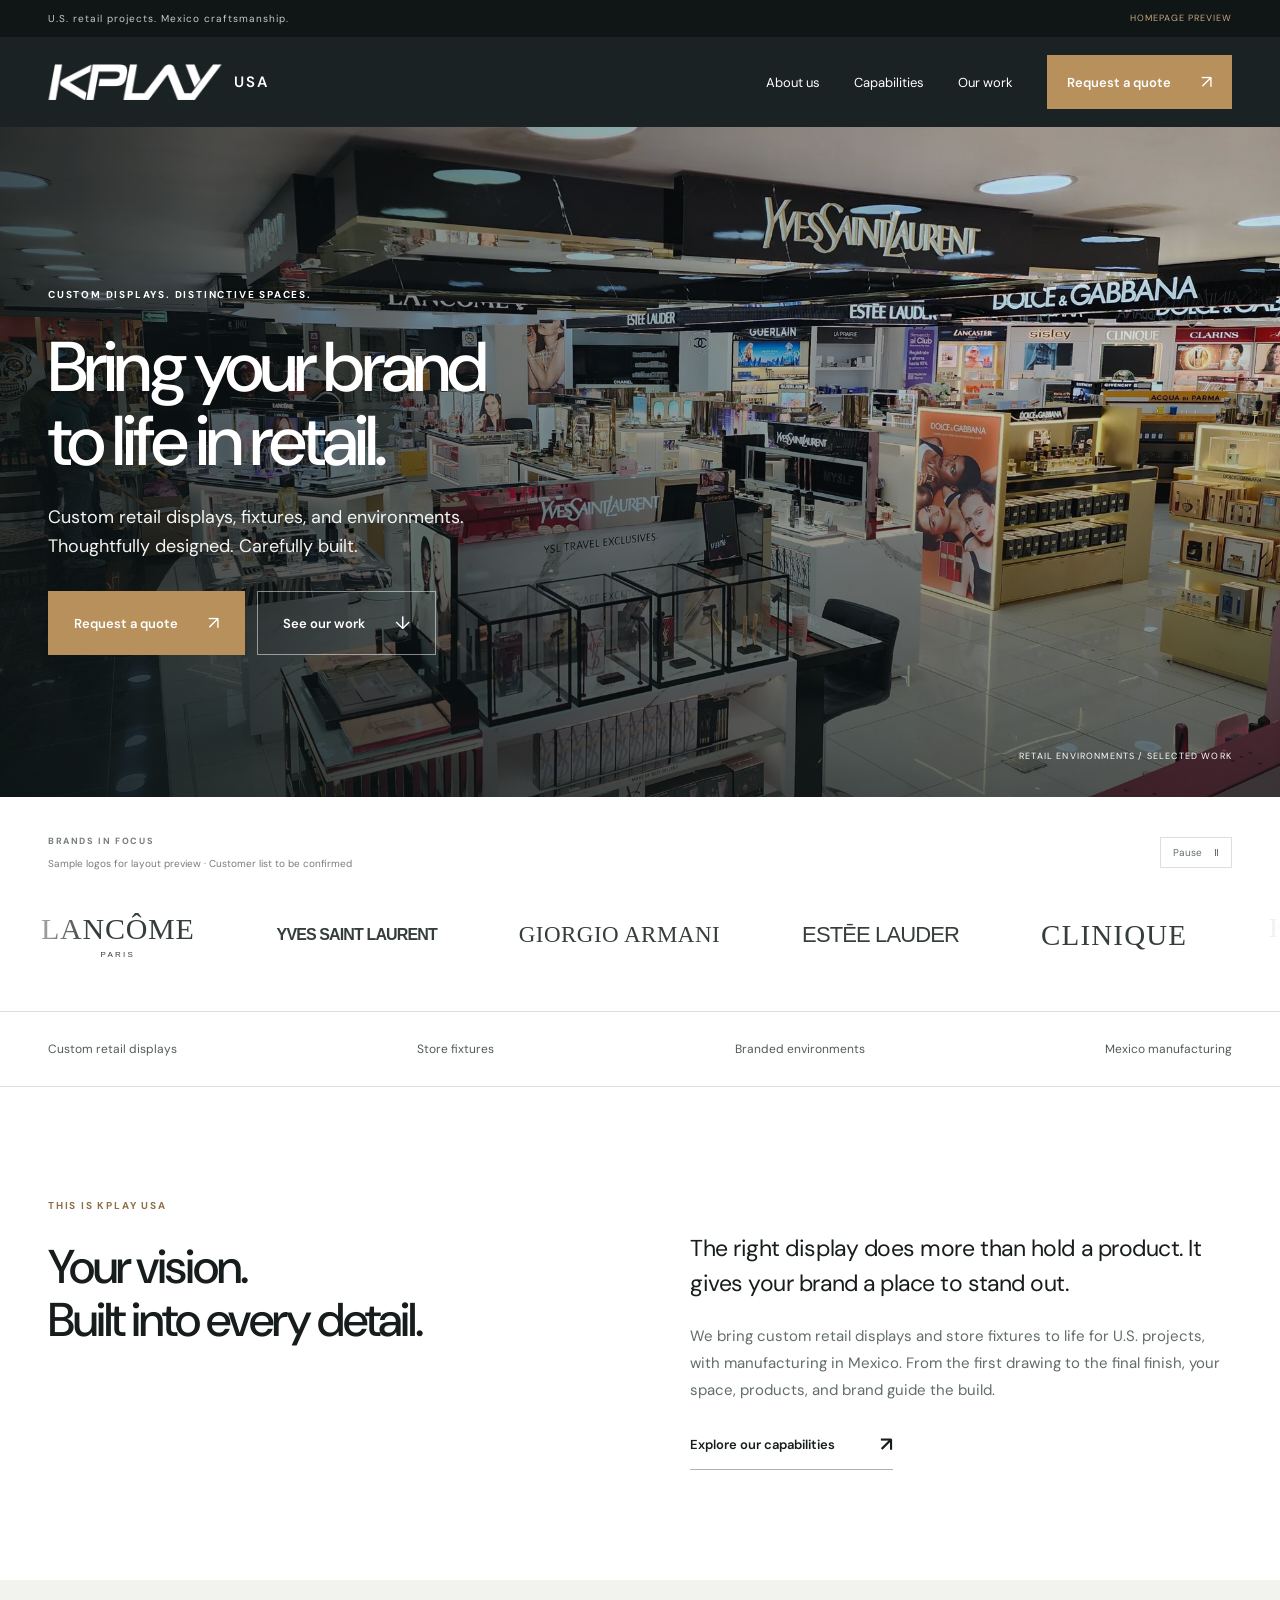
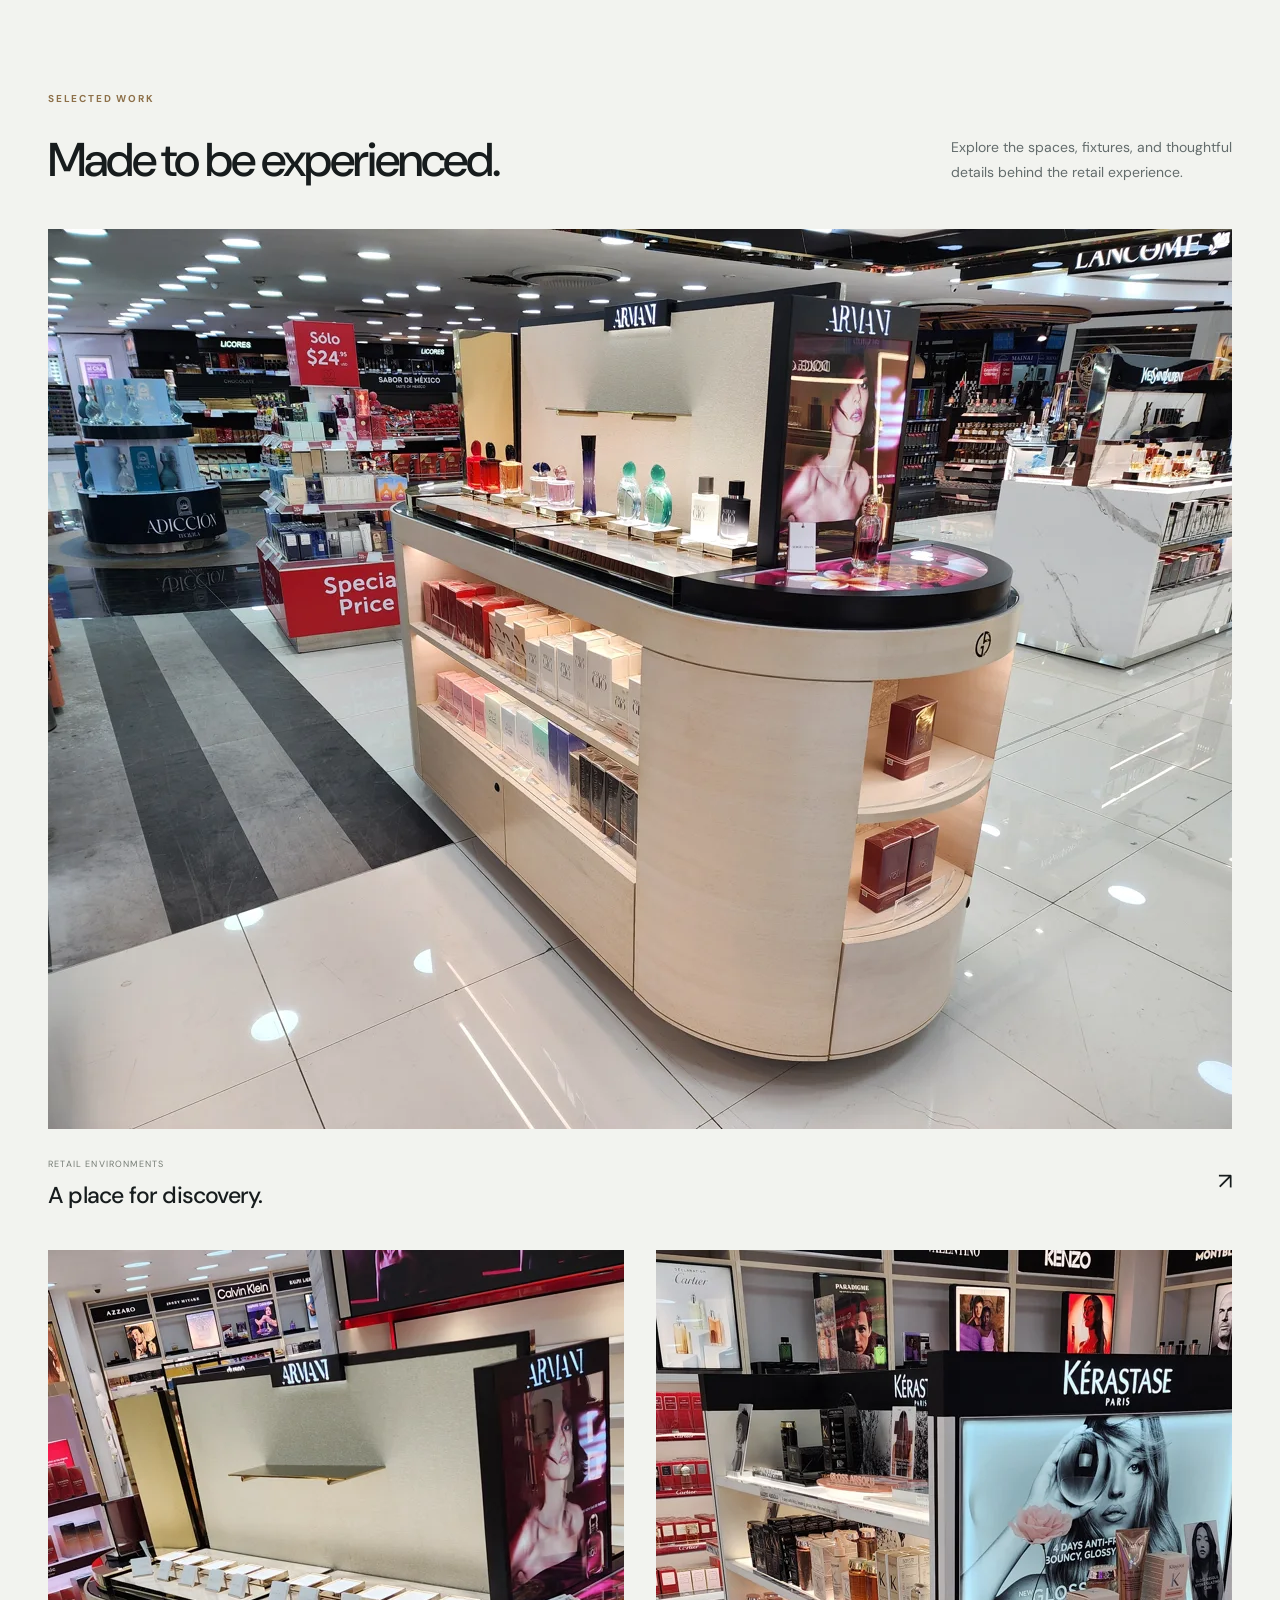
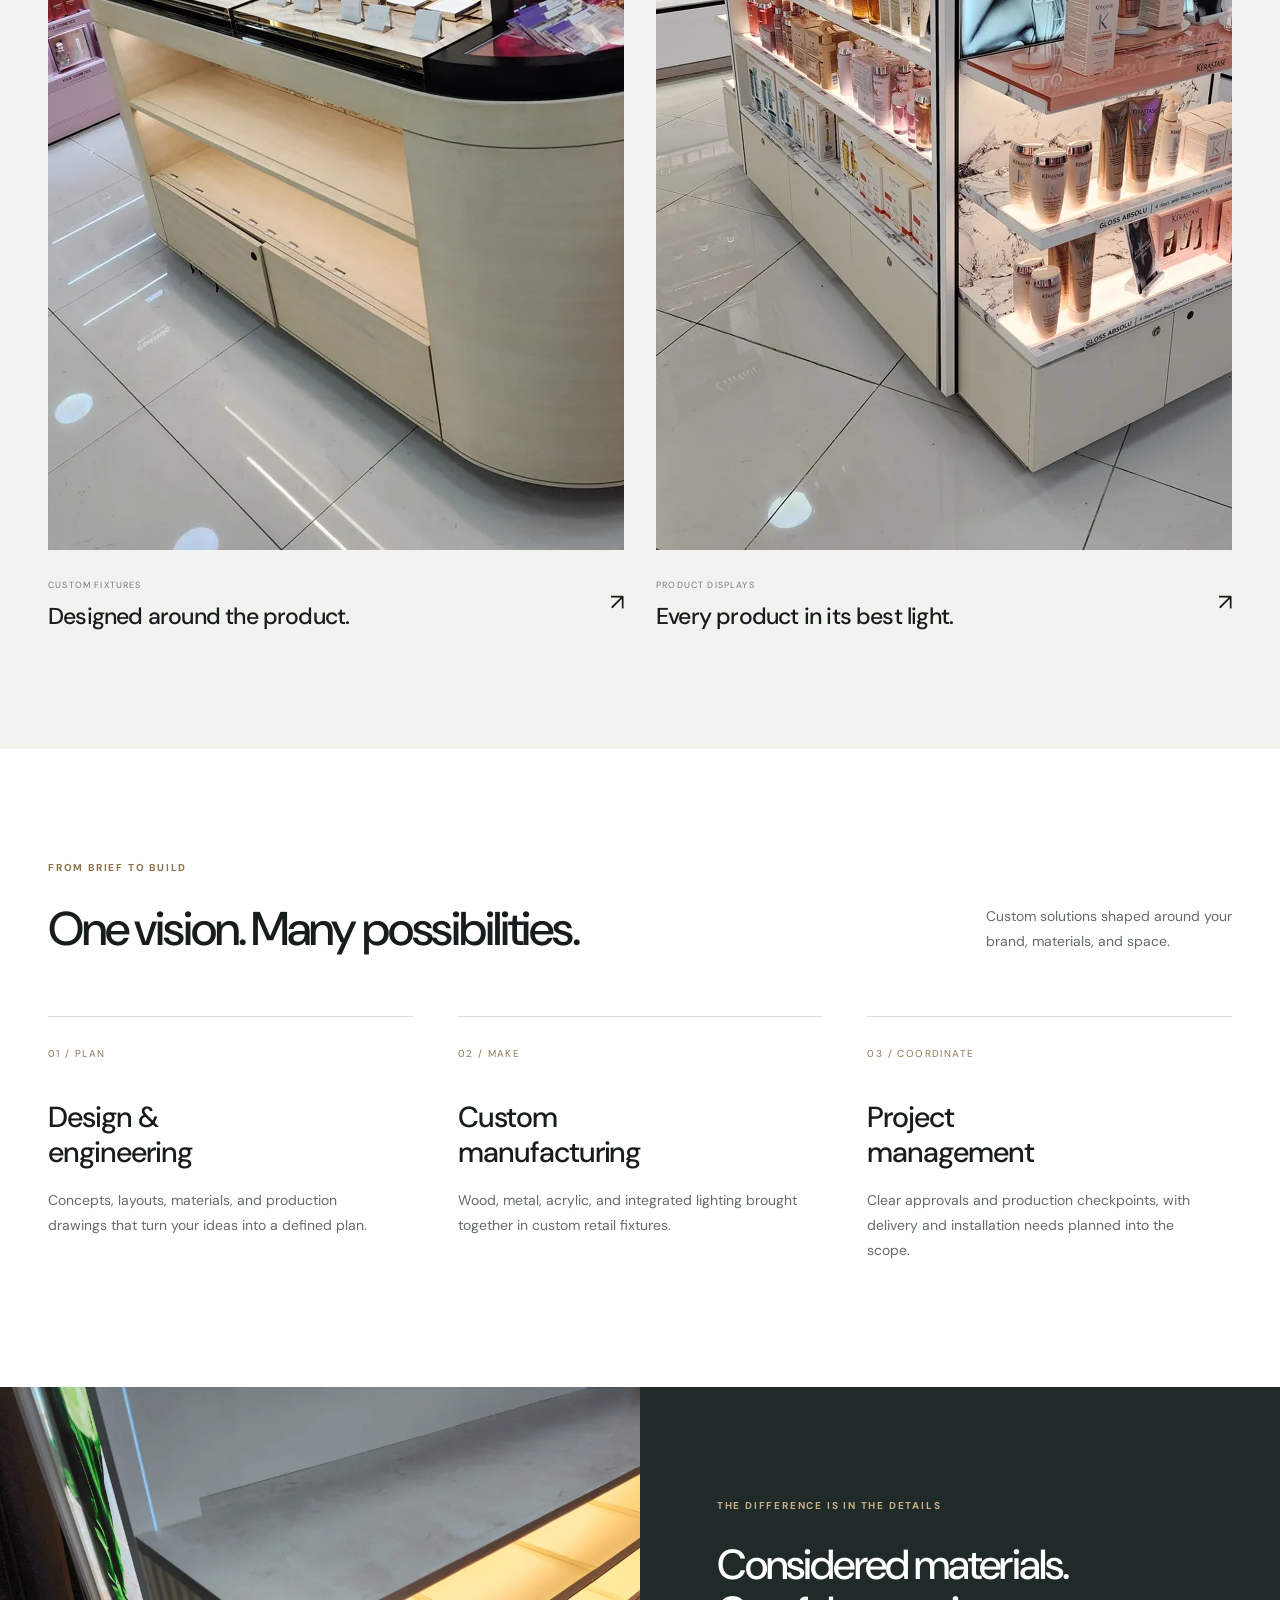
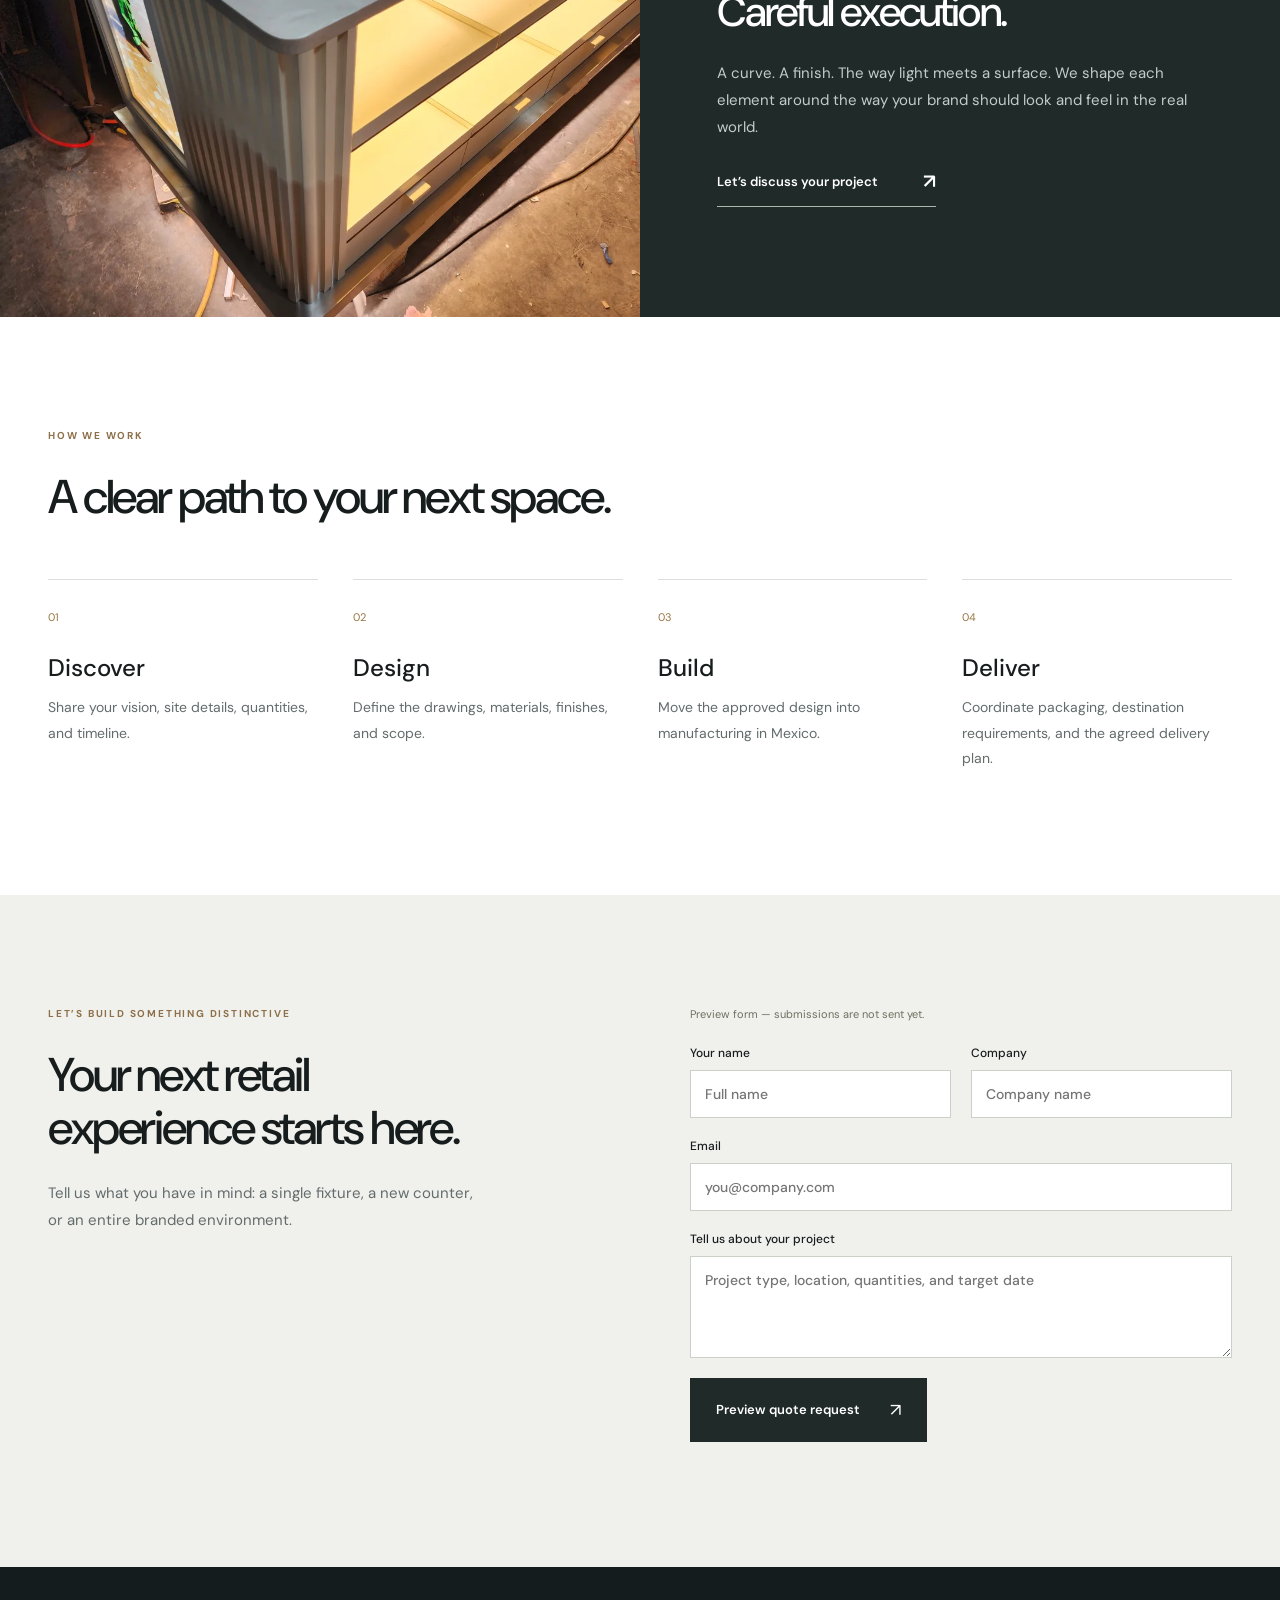
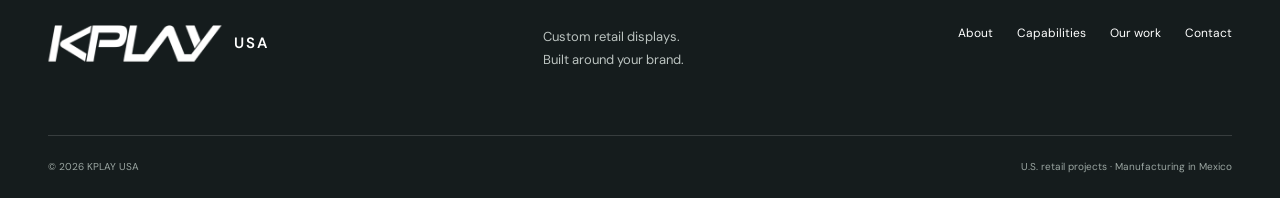
==== commit b7fcdb56: "Make reviewed photo-led design the canonical KPLAY project draft" ====
--- a/index.html
+++ b/index.html
@@ -1,97 +1,3 @@
-<!doctype html>
-<html lang="en">
-<head>
-  <meta charset="utf-8" />
-  <meta name="viewport" content="width=device-width,initial-scale=1" />
-  <title>KPLAY USA | Custom Retail Displays</title>
-  <meta name="description" content="Custom retail displays for U.S. brands, with manufacturing in Mexico. Explore KPLAY USA’s retail fixtures, materials and fabrication capabilities." />
-  <meta name="theme-color" content="#0b0b0b" />
-  <link rel="preconnect" href="https://fonts.googleapis.com">
-  <link rel="preconnect" href="https://fonts.gstatic.com" crossorigin>
-  <link href="https://fonts.googleapis.com/css2?family=DM+Sans:wght@400;500;600&family=Playfair+Display:wght@500;600&display=swap" rel="stylesheet">
-  <link rel="stylesheet" href="styles.css" />
-  <style>.logo{align-items:center;gap:12px;letter-spacing:normal;flex-shrink:0}.logo-wordmark{display:block;width:180px;height:auto;aspect-ratio:761/161}.logo span{color:#fff;font-size:16px;font-weight:600;letter-spacing:.12em}@media(max-width:640px){.logo-wordmark{width:145px}.logo span{color:#fff;font-size:13px}.logo{gap:9px}}</style>
-</head>
-<body>
-  <div class="utility"><div class="wrap utility-inner"><span>U.S. retail projects • Manufacturing in Mexico</span><span>Established 2023</span></div></div>
-  <header class="header" id="top"><div class="wrap nav">
-    <a class="logo" href="#top" aria-label="KPLAY USA home"><svg class="logo-wordmark" viewBox="330 176 761 161" aria-hidden="true" focusable="false"><image width="1320" height="492" href="[data-uri]"/></svg><span>USA</span></a>
-    <button class="menu" aria-label="Open menu" aria-expanded="false"><i></i><i></i><i></i></button>
-    <nav class="links"><a href="#about">About</a><a href="#services">Services</a><a href="#portfolio">Portfolio</a><a href="#process">Process</a><a href="#contact">Contact</a><a class="gold-btn small" href="#contact">Request a Quote</a></nav>
-  </div></header>
-
-  <main>
-    <section class="hero">
-      <div class="hero-photo" style="background-image:url('[data-uri]')"></div>
-      <div class="hero-shade"></div>
-      <div class="wrap hero-inner">
-        <div class="hero-copy reveal">
-          <p class="eyebrow">U.S. vision. Mexico craftsmanship.</p>
-          <h1>Custom retail displays, <span>built from scratch.</span></h1>
-          <p class="lede">Custom displays and fixtures for U.S. retail spaces, with manufacturing in Mexico. KPLAY USA helps turn your brand’s vision into a physical experience through carefully selected materials, thoughtful details, and a clear project scope.</p>
-          <div class="actions"><a class="gold-btn" href="#portfolio">Explore Our Work <b>→</b></a><a class="outline-btn" href="#contact">Start a Project</a></div>
-          <div class="micro"><span>Design</span><i></i><span>Fabrication</span><i></i><span>Installation</span></div>
-        </div>
-        <div class="hero-label reveal"><strong>CHANEL</strong><span>Beauty Display Concept</span><b>→</b></div>
-      </div>
-    </section>
-
-    <section class="brand-bar">
-      <div class="wrap brand-row"><span class="brand-intro">Concept inspiration</span><b>CHANEL</b><b>LOUIS VUITTON</b><b>DIOR</b><b>TIFFANY &amp; CO.</b><b>ROLEX</b><b>HERMÈS</b></div>
-      <p class="brand-note">Brand names are shown for demonstration only and are not presented as confirmed KPLAY USA clients or endorsements.</p>
-    </section>
-
-    <section class="portfolio" id="portfolio">
-      <article class="portfolio-card reveal"><img src="[data-uri]" alt="Luxury beauty retail display concept"><div><span>Concept Example</span><h3>CHANEL</h3><p>Beauty Display Concept</p><b>→</b></div></article>
-      <article class="portfolio-card reveal"><img src="[data-uri]" alt="Luxury fashion retail fixture concept"><div><span>Concept Example</span><h3>LOUIS VUITTON</h3><p>Retail Fixture Concept</p><b>→</b></div></article>
-      <article class="portfolio-card reveal"><img src="[data-uri]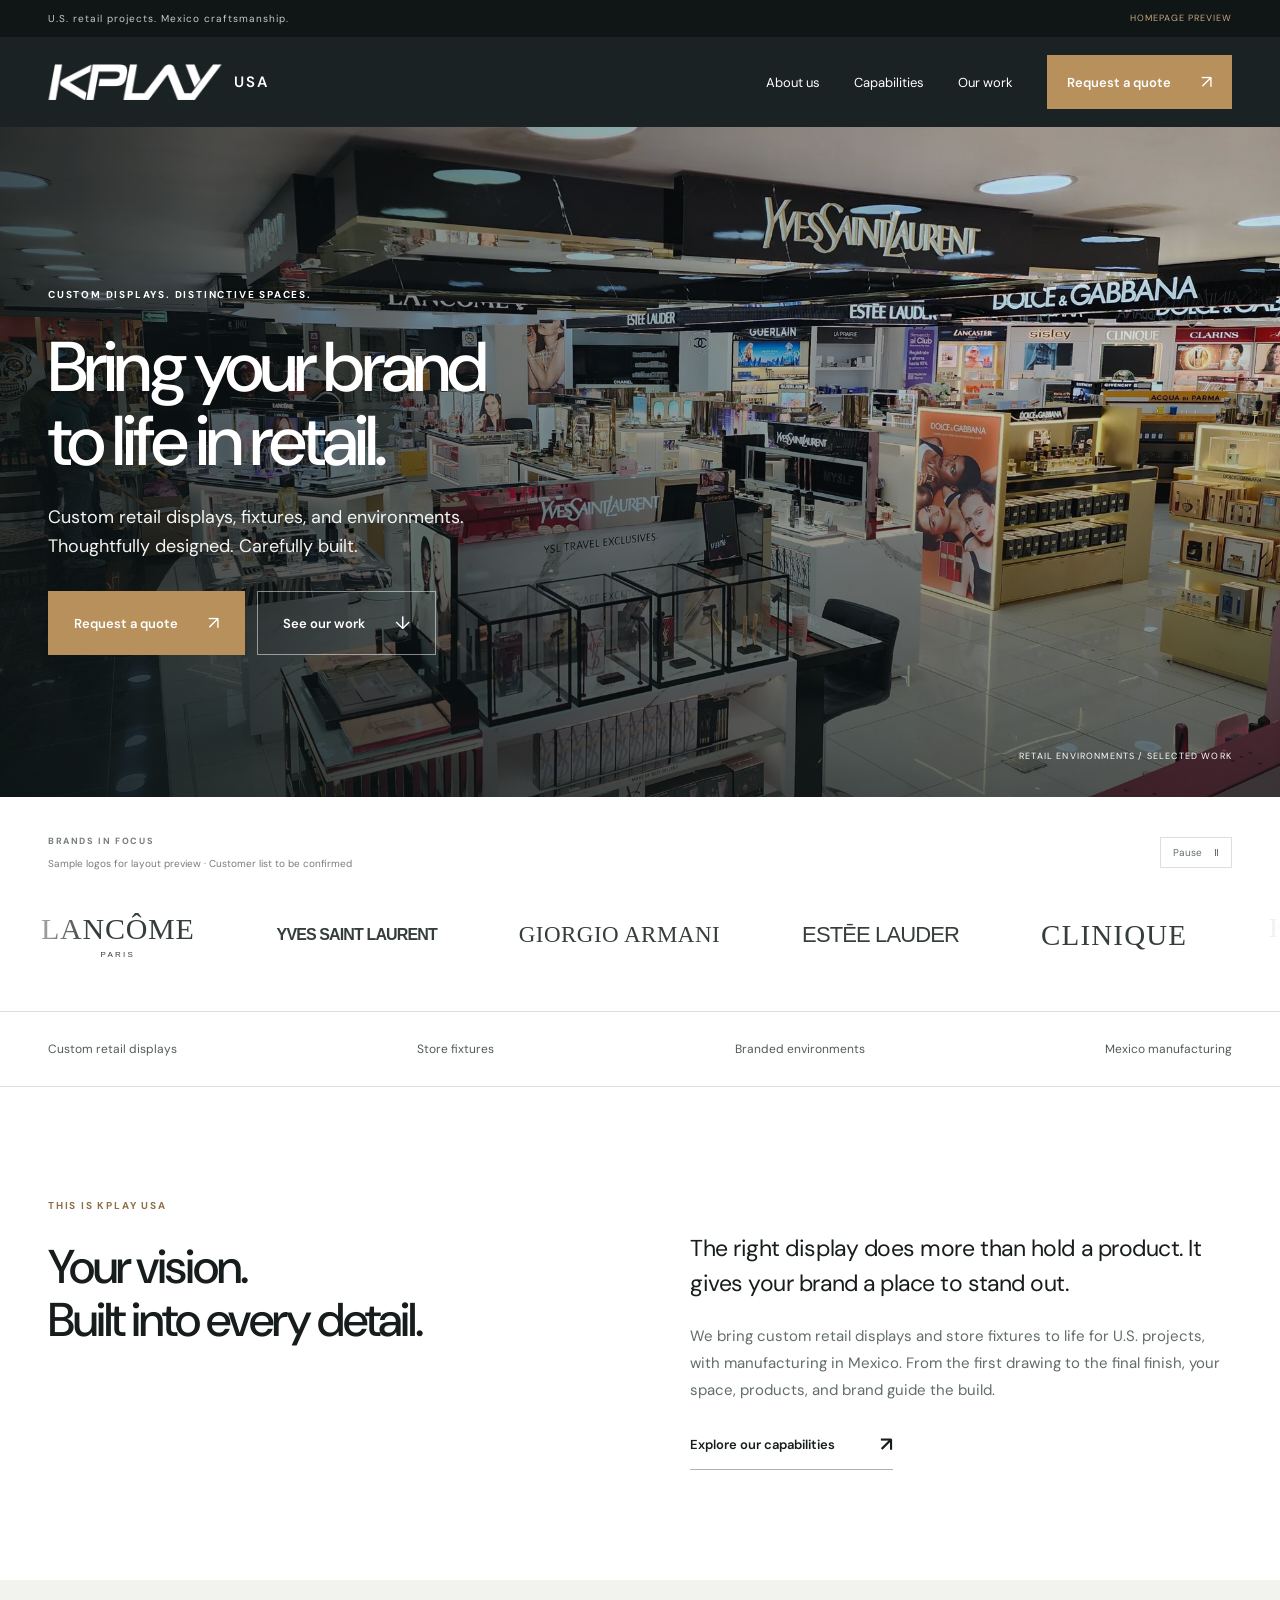
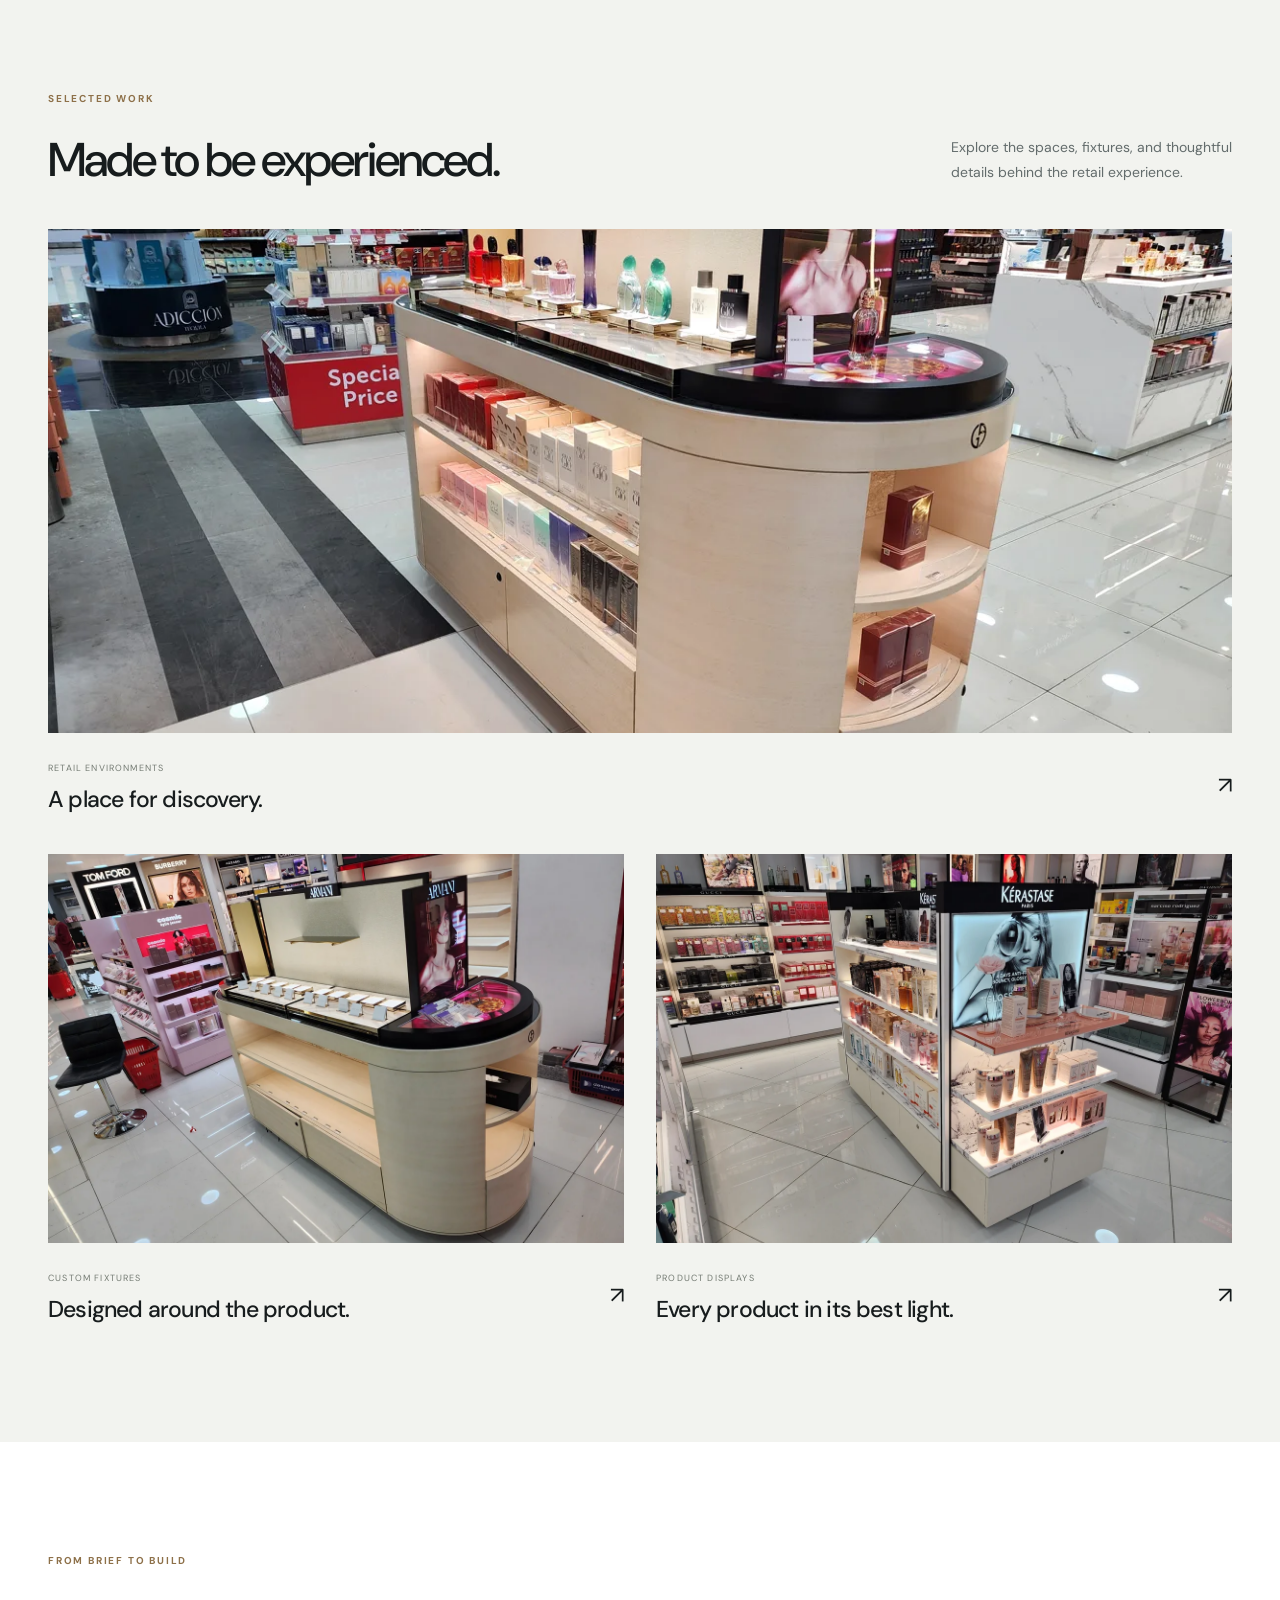
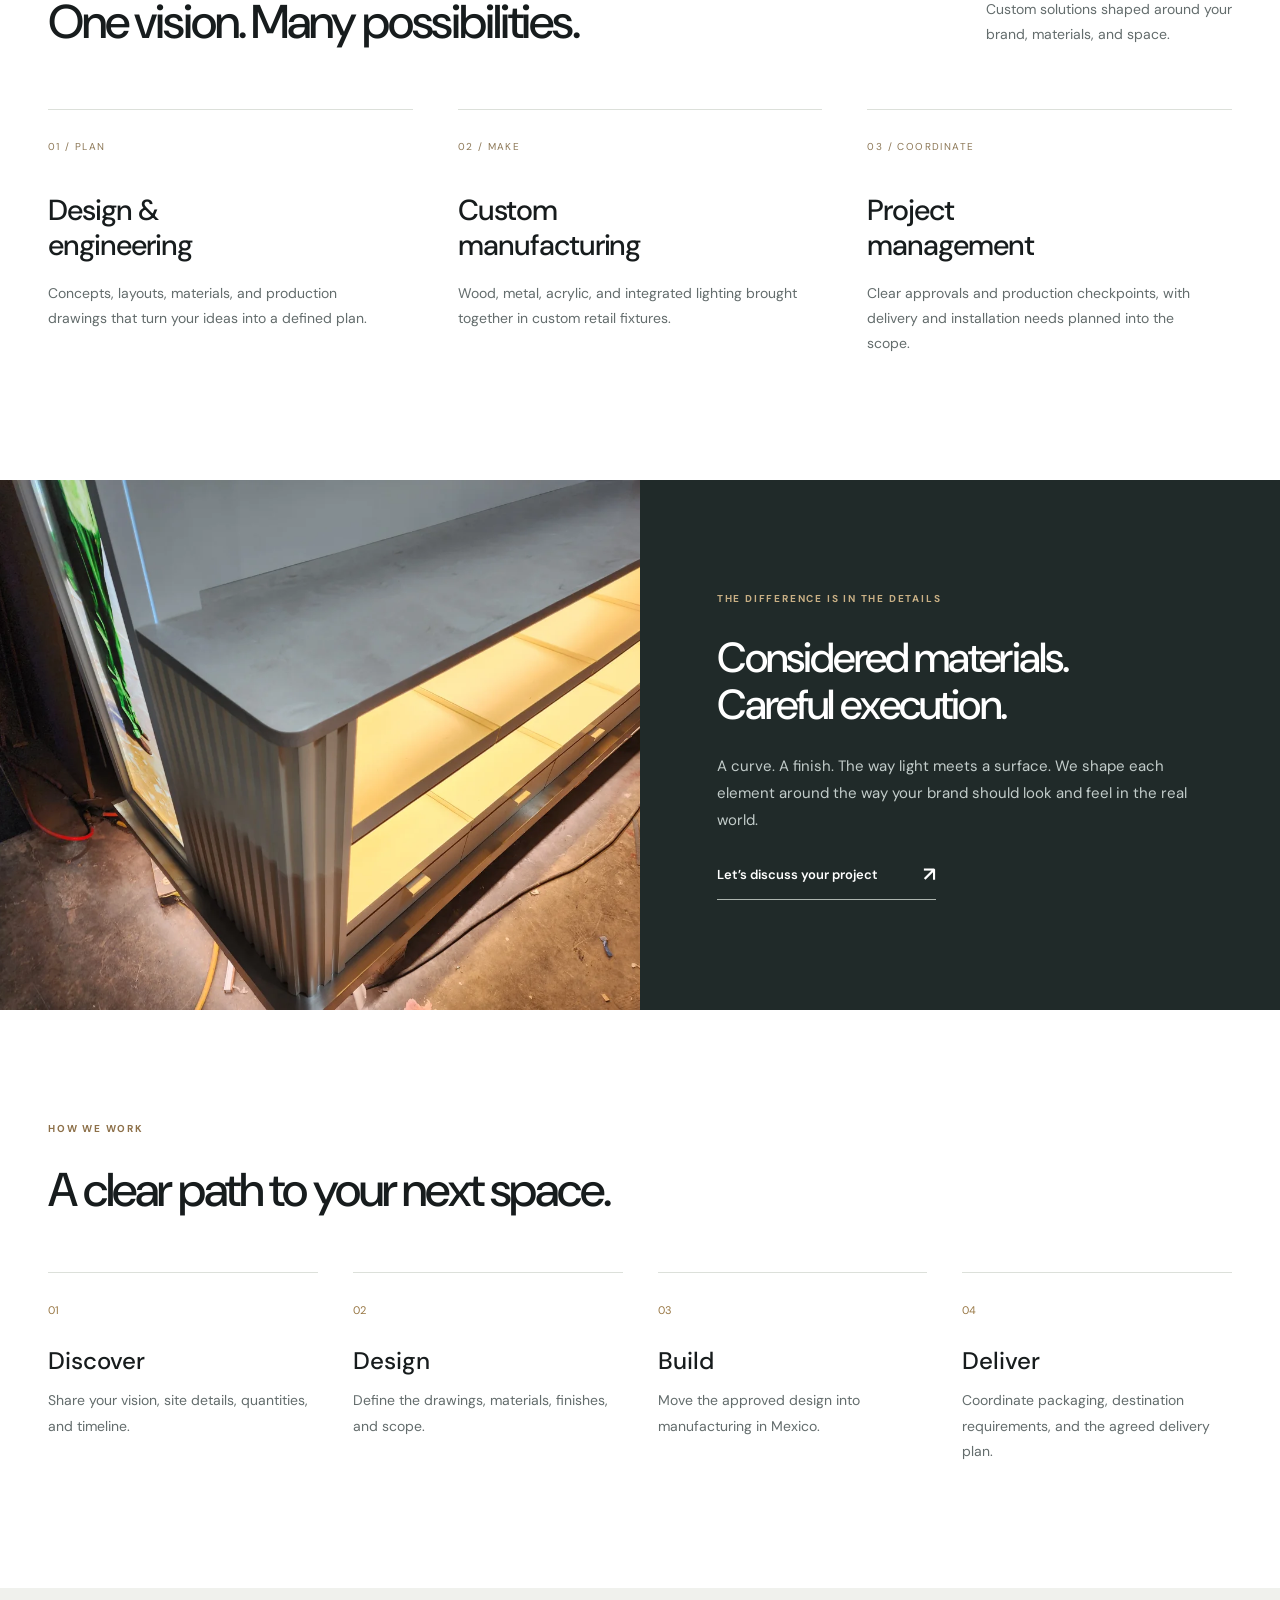
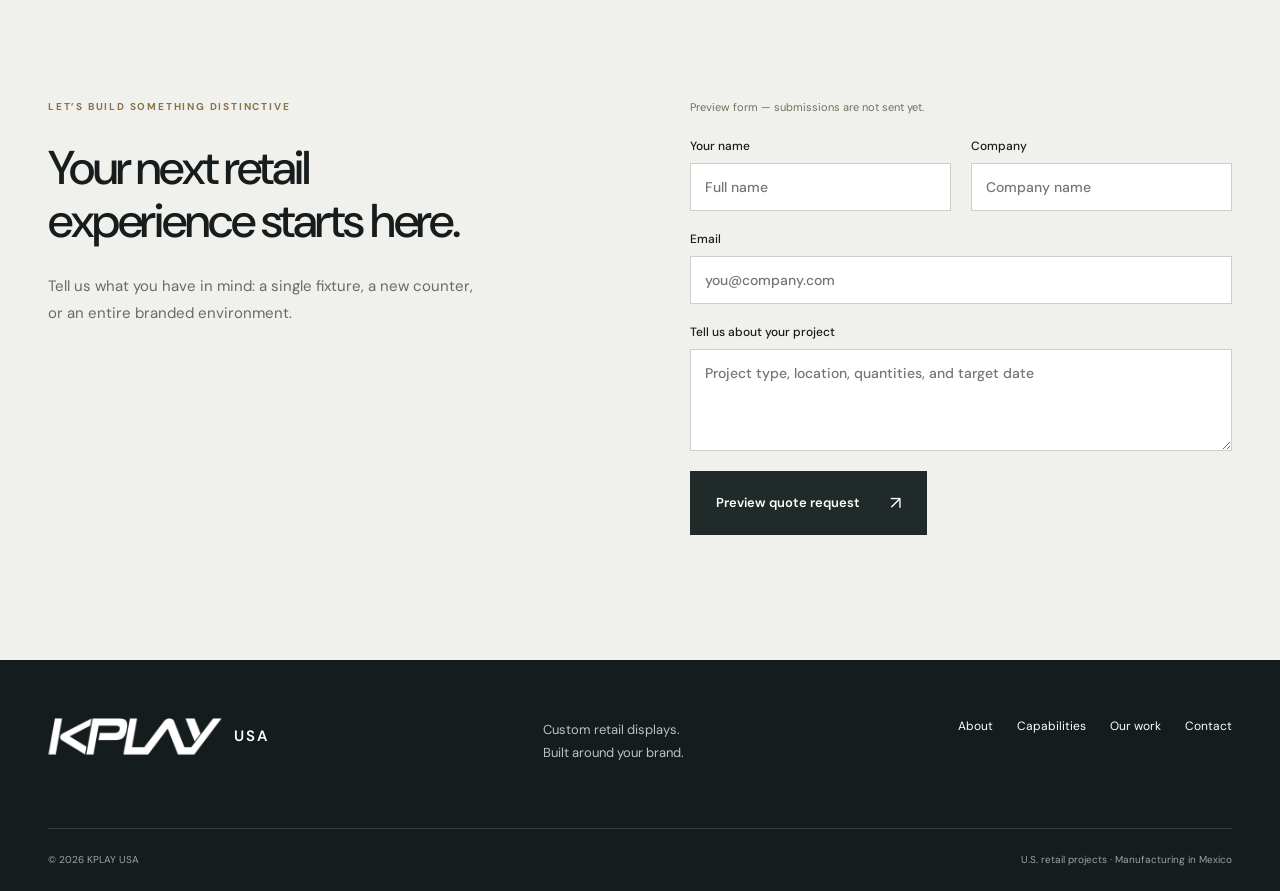
==== commit 5c4461f0: "Preserve mobile service heading spaces and refresh photo styling" ====
--- a/index.html
+++ b/index.html
@@ -1,3 +1,3 @@
-<!doctype html><html lang="en"><head><meta charset="utf-8"><meta name="viewport" content="width=device-width,initial-scale=1"><meta name="robots" content="noindex,nofollow"><title>KPLAY USA — Homepage Preview</title><meta name="description" content="Custom retail displays, store fixtures and branded environments. U.S. retail projects, manufacturing in Mexico."><link rel="preconnect" href="https://fonts.googleapis.com"><link rel="preconnect" href="https://fonts.gstatic.com" crossorigin><link href="https://fonts.googleapis.com/css2?family=DM+Sans:wght@400;500;600;700&display=swap" rel="stylesheet"><link rel="stylesheet" href="preview.css"><style>
+<!doctype html><html lang="en"><head><meta charset="utf-8"><meta name="viewport" content="width=device-width,initial-scale=1"><meta name="robots" content="noindex,nofollow"><title>KPLAY USA — Homepage Preview</title><meta name="description" content="Custom retail displays, store fixtures and branded environments. U.S. retail projects, manufacturing in Mexico."><link rel="preconnect" href="https://fonts.googleapis.com"><link rel="preconnect" href="https://fonts.gstatic.com" crossorigin><link href="https://fonts.googleapis.com/css2?family=DM+Sans:wght@400;500;600;700&display=swap" rel="stylesheet"><link rel="stylesheet" href="preview.css?v=20261009-mobile"><style>
 .brand-showcase{padding:36px 0 40px;background:#fff;border-bottom:1px solid #dce0da;overflow:hidden}.brand-strip-heading{display:flex;align-items:center;justify-content:space-between;gap:20px;margin-bottom:28px}.brand-strip-heading .eyebrow{margin:0 0 7px;color:#767d77;font-size:9px}.brand-sample-note{font-size:10px;line-height:1.5;color:#777f79;margin:0}.brand-pause{background:transparent;border:1px solid #dce0da;color:#646e67;cursor:pointer;padding:8px 12px;font-size:10px;display:flex;gap:12px;align-items:center}.brand-marquee{overflow:hidden;mask-image:linear-gradient(90deg,transparent,#000 7%,#000 93%,transparent)}.brand-track{display:flex;width:max-content;animation:brand-scroll 50s linear infinite}.brand-group{display:flex;align-items:center;gap:82px;flex-shrink:0;padding:12px 41px;min-width:1920px;justify-content:space-around}.brand-group>span{white-space:nowrap;display:flex;flex-direction:column;align-items:center;justify-content:center;color:#353e39;min-height:48px}.brand-group small{font-family:Arial,sans-serif;font-size:8px;letter-spacing:.28em;margin-top:4px}.brand-hermes{font-family:Georgia,serif;font-size:29px;letter-spacing:.06em}.brand-prada{font-family:Georgia,serif;font-size:32px;font-weight:700;letter-spacing:.08em}.brand-gucci{font-family:Georgia,serif;font-size:31px;letter-spacing:.14em}.brand-lancome{font-family:Georgia,serif;font-size:30px;letter-spacing:.025em}.brand-ysl{font-family:Arial,sans-serif;font-size:16px;font-weight:600;letter-spacing:-.055em}.brand-armani{font-family:Georgia,serif;font-size:23px;letter-spacing:.02em}.brand-estee{font-family:Arial,sans-serif;font-size:22px;font-weight:400;letter-spacing:-.04em}.brand-clinique{font-family:Georgia,serif;font-size:29px;letter-spacing:.04em}.brand-kerastase{font-family:Georgia,serif;font-size:27px;letter-spacing:.04em}.brand-showcase:hover .brand-track,.brand-showcase:focus-within .brand-track,.brand-showcase.is-paused .brand-track{animation-play-state:paused}@keyframes brand-scroll{to{transform:translateX(-50%)}}@media(max-width:720px){.brand-showcase{padding:27px 0 29px}.brand-strip-heading{margin-bottom:20px}.brand-sample-note{font-size:9px;max-width:230px}.brand-group{min-width:1620px;gap:50px;padding-inline:25px}.brand-group>span{transform:scale(.88)}}@media(prefers-reduced-motion:reduce){.brand-track{animation:none;width:100%}.brand-group{min-width:0;width:100%;flex-wrap:wrap;gap:26px;padding:12px 20px}.brand-group[aria-hidden="true"]{display:none}.brand-marquee{mask-image:none}.brand-pause{display:none}}
-</style></head><body id="top"><a class="skip" href="#main">Skip to content</a><div class="utility"><div class="wrap"><span>U.S. retail projects. Mexico craftsmanship.</span><span>HOMEPAGE PREVIEW</span></div></div><header><div class="wrap nav"><a class="logo" href="#top" aria-label="KPLAY USA home"><svg class="logo-wordmark" viewBox="330 176 761 161" aria-hidden="true" focusable="false"><image width="1320" height="492" href="[data-uri]"/></svg><span>USA</span></a><button class="menu" aria-label="Open menu" aria-expanded="false" aria-controls="navigation">Menu <span>☰</span></button><nav id="navigation"><a href="#about">About us</a><a href="#capabilities">Capabilities</a><a href="#projects">Our work</a><a class="button small" href="#contact">Request a quote <span>↗</span></a></nav></div></header><main id="main"><section class="hero"><img src="assets/retail-hero.webp" width="2000" height="1500" alt="Finished beauty retail environment with illuminated custom counters and product displays" fetchpriority="high"><div class="hero-shade"></div><div class="wrap hero-content"><p class="eyebrow">CUSTOM DISPLAYS. DISTINCTIVE SPACES.</p><h1>Bring your brand<br>to life in retail.</h1><p class="hero-lede">Custom retail displays, fixtures, and environments.<br class="desktop"> Thoughtfully designed. Carefully built.</p><div class="actions"><a class="button" href="#contact">Request a quote <span>↗</span></a><a class="button outline" href="#projects">See our work <span>↓</span></a></div></div><div class="hero-caption">RETAIL ENVIRONMENTS / SELECTED WORK</div></section><section class="brand-showcase" aria-label="Sample customer logo strip"><div class="wrap brand-strip-heading"><div><p class="eyebrow">BRANDS IN FOCUS</p><p class="brand-sample-note">Sample logos for layout preview · Customer list to be confirmed</p></div><button class="brand-pause" type="button" aria-pressed="false" aria-label="Pause logo animation">Pause <span aria-hidden="true">Ⅱ</span></button></div><div class="brand-marquee"><div class="brand-track"><div class="brand-group"><span class="brand-lancome">LANCÔME<small>PARIS</small></span><span class="brand-ysl">YVES SAINT LAURENT</span><span class="brand-armani">GIORGIO ARMANI</span><span class="brand-estee">ESTĒE LAUDER</span><span class="brand-clinique">CLINIQUE</span><span class="brand-kerastase">KÉRASTASE<small>PARIS</small></span><span class="brand-hermes">HERMÈS<small>PARIS</small></span><span class="brand-prada">PRADA</span><span class="brand-gucci">GUCCI</span></div><div class="brand-group" aria-hidden="true"><span class="brand-lancome">LANCÔME<small>PARIS</small></span><span class="brand-ysl">YVES SAINT LAURENT</span><span class="brand-armani">GIORGIO ARMANI</span><span class="brand-estee">ESTĒE LAUDER</span><span class="brand-clinique">CLINIQUE</span><span class="brand-kerastase">KÉRASTASE<small>PARIS</small></span><span class="brand-hermes">HERMÈS<small>PARIS</small></span><span class="brand-prada">PRADA</span><span class="brand-gucci">GUCCI</span></div></div></div></section><div class="specialties"><div class="wrap"><span>Custom retail displays</span><span>Store fixtures</span><span>Branded environments</span><span>Mexico manufacturing</span></div></div><section class="section intro" id="about"><div class="wrap split"><div><p class="eyebrow">THIS IS KPLAY USA</p><h2>Your vision.<br>Built into every detail.</h2></div><div class="intro-copy"><p class="large">The right display does more than hold a product. It gives your brand a place to stand out.</p><p>We bring custom retail displays and store fixtures to life for U.S. projects, with manufacturing in Mexico. From the first drawing to the final finish, your space, products, and brand guide the build.</p><a class="text-link" href="#capabilities">Explore our capabilities <span>↗</span></a></div></div></section><section class="section projects" id="projects"><div class="wrap"><div class="section-heading"><div><p class="eyebrow">SELECTED WORK</p><h2>Made to be experienced.</h2></div><p>Explore the spaces, fixtures, and thoughtful<br class="desktop"> details behind the retail experience.</p></div><div class="project-grid"><article class="project wide"><a href="assets/beauty-counter.webp" target="_blank" rel="noopener" aria-label="View beauty retail counter photograph"><img src="assets/beauty-counter.webp" width="1200" height="900" loading="lazy" alt="Curved mint and cream beauty counter in a completed department store"><div class="project-title"><div><span>RETAIL ENVIRONMENTS</span><h3>A place for discovery.</h3></div><b>↗</b></div></a></article><article class="project"><a href="assets/display-island.webp" target="_blank" rel="noopener" aria-label="View custom display island photograph"><img src="assets/display-island.webp" width="1200" height="900" loading="lazy" alt="Cream custom display island with a tall marble-look backdrop"><div class="project-title"><div><span>CUSTOM FIXTURES</span><h3>Designed around the product.</h3></div><b>↗</b></div></a></article><article class="project"><a href="assets/product-display.webp" target="_blank" rel="noopener" aria-label="View illuminated product shelving photograph"><img src="assets/product-display.webp" width="1200" height="900" loading="lazy" alt="Illuminated shelving displaying hair care products in a finished retail aisle"><div class="project-title"><div><span>PRODUCT DISPLAYS</span><h3>Every product in its best light.</h3></div><b>↗</b></div></a></article></div></div></section><section class="section capabilities" id="capabilities"><div class="wrap"><div class="section-heading"><div><p class="eyebrow">FROM BRIEF TO BUILD</p><h2>One vision. Many possibilities.</h2></div><p>Custom solutions shaped around your<br class="desktop"> brand, materials, and space.</p></div><div class="cap-grid"><article><span class="number">01 / PLAN</span><h3>Design &amp;<br>engineering</h3><p>Concepts, layouts, materials, and production drawings that turn your ideas into a defined plan.</p></article><article><span class="number">02 / MAKE</span><h3>Custom<br>manufacturing</h3><p>Wood, metal, acrylic, and integrated lighting brought together in custom retail fixtures.</p></article><article><span class="number">03 / COORDINATE</span><h3>Project<br>management</h3><p>Clear approvals and production checkpoints, with delivery and installation needs planned into the scope.</p></article></div></div></section><section class="craft"><div class="craft-image"><img src="assets/craft-detail.webp" width="1200" height="900" alt="Close-up of a curved retail fixture showing ribbed surfaces and integrated lighting" loading="lazy"></div><div class="craft-copy"><p class="eyebrow">THE DIFFERENCE IS IN THE DETAILS</p><h2>Considered materials.<br>Careful execution.</h2><p>A curve. A finish. The way light meets a surface. We shape each element around the way your brand should look and feel in the real world.</p><a class="text-link" href="#contact">Let’s discuss your project <span>↗</span></a></div></section><section class="section process" id="process"><div class="wrap"><p class="eyebrow">HOW WE WORK</p><h2>A clear path to your next space.</h2><div class="steps"><article><span>01</span><h3>Discover</h3><p>Share your vision, site details, quantities, and timeline.</p></article><article><span>02</span><h3>Design</h3><p>Define the drawings, materials, finishes, and scope.</p></article><article><span>03</span><h3>Build</h3><p>Move the approved design into manufacturing in Mexico.</p></article><article><span>04</span><h3>Deliver</h3><p>Coordinate packaging, destination requirements, and the agreed delivery plan.</p></article></div></div></section><section class="section contact" id="contact"><div class="wrap split"><div><p class="eyebrow">LET’S BUILD SOMETHING DISTINCTIVE</p><h2>Your next retail<br>experience starts here.</h2><p>Tell us what you have in mind: a single fixture, a new counter, or an entire branded environment.</p></div><form id="quote-form"><p class="preview-note">Preview form — submissions are not sent yet.</p><div class="form-row"><label>Your name<input name="name" autocomplete="name" required placeholder="Full name"></label><label>Company<input name="company" autocomplete="organization" placeholder="Company name"></label></div><label>Email<input type="email" name="email" autocomplete="email" required placeholder="you@company.com"></label><label>Tell us about your project<textarea name="message" rows="4" required placeholder="Project type, location, quantities, and target date"></textarea></label><button class="button" type="submit">Preview quote request <span>↗</span></button><p id="form-status" role="status"></p></form></div></section></main><footer><div class="wrap footer-top"><a class="logo" href="#top" aria-label="KPLAY USA home"><svg class="logo-wordmark" viewBox="330 176 761 161" aria-hidden="true" focusable="false"><image width="1320" height="492" href="[data-uri]"/></svg><span>USA</span></a><p>Custom retail displays.<br>Built around your brand.</p><nav aria-label="Footer"><a href="#about">About</a><a href="#capabilities">Capabilities</a><a href="#projects">Our work</a><a href="#contact">Contact</a></nav></div><div class="wrap footer-bottom"><span>© <span id="year">2026</span> KPLAY USA</span><span>U.S. retail projects · Manufacturing in Mexico</span></div></footer><script src="preview.js"></script><script>document.querySelector('.brand-pause').addEventListener('click',function(){const paused=document.querySelector('.brand-showcase').classList.toggle('is-paused');this.setAttribute('aria-pressed',String(paused));this.setAttribute('aria-label',paused?'Resume logo animation':'Pause logo animation');this.innerHTML=paused?'Play <span aria-hidden="true">▶</span>':'Pause <span aria-hidden="true">Ⅱ</span>'});</script></body></html>
+</style></head><body id="top"><a class="skip" href="#main">Skip to content</a><div class="utility"><div class="wrap"><span>U.S. retail projects. Mexico craftsmanship.</span><span>HOMEPAGE PREVIEW</span></div></div><header><div class="wrap nav"><a class="logo" href="#top" aria-label="KPLAY USA home"><svg class="logo-wordmark" viewBox="330 176 761 161" aria-hidden="true" focusable="false"><image width="1320" height="492" href="[data-uri]"/></svg><span>USA</span></a><button class="menu" aria-label="Open menu" aria-expanded="false" aria-controls="navigation">Menu <span>☰</span></button><nav id="navigation"><a href="#about">About us</a><a href="#capabilities">Capabilities</a><a href="#projects">Our work</a><a class="button small" href="#contact">Request a quote <span>↗</span></a></nav></div></header><main id="main"><section class="hero"><img src="assets/retail-hero.webp" width="2000" height="1500" alt="Finished beauty retail environment with illuminated custom counters and product displays" fetchpriority="high"><div class="hero-shade"></div><div class="wrap hero-content"><p class="eyebrow">CUSTOM DISPLAYS. DISTINCTIVE SPACES.</p><h1>Bring your brand<br>to life in retail.</h1><p class="hero-lede">Custom retail displays, fixtures, and environments.<br class="desktop"> Thoughtfully designed. Carefully built.</p><div class="actions"><a class="button" href="#contact">Request a quote <span>↗</span></a><a class="button outline" href="#projects">See our work <span>↓</span></a></div></div><div class="hero-caption">RETAIL ENVIRONMENTS / SELECTED WORK</div></section><section class="brand-showcase" aria-label="Sample customer logo strip"><div class="wrap brand-strip-heading"><div><p class="eyebrow">BRANDS IN FOCUS</p><p class="brand-sample-note">Sample logos for layout preview · Customer list to be confirmed</p></div><button class="brand-pause" type="button" aria-pressed="false" aria-label="Pause logo animation">Pause <span aria-hidden="true">Ⅱ</span></button></div><div class="brand-marquee"><div class="brand-track"><div class="brand-group"><span class="brand-lancome">LANCÔME<small>PARIS</small></span><span class="brand-ysl">YVES SAINT LAURENT</span><span class="brand-armani">GIORGIO ARMANI</span><span class="brand-estee">ESTĒE LAUDER</span><span class="brand-clinique">CLINIQUE</span><span class="brand-kerastase">KÉRASTASE<small>PARIS</small></span><span class="brand-hermes">HERMÈS<small>PARIS</small></span><span class="brand-prada">PRADA</span><span class="brand-gucci">GUCCI</span></div><div class="brand-group" aria-hidden="true"><span class="brand-lancome">LANCÔME<small>PARIS</small></span><span class="brand-ysl">YVES SAINT LAURENT</span><span class="brand-armani">GIORGIO ARMANI</span><span class="brand-estee">ESTĒE LAUDER</span><span class="brand-clinique">CLINIQUE</span><span class="brand-kerastase">KÉRASTASE<small>PARIS</small></span><span class="brand-hermes">HERMÈS<small>PARIS</small></span><span class="brand-prada">PRADA</span><span class="brand-gucci">GUCCI</span></div></div></div></section><div class="specialties"><div class="wrap"><span>Custom retail displays</span><span>Store fixtures</span><span>Branded environments</span><span>Mexico manufacturing</span></div></div><section class="section intro" id="about"><div class="wrap split"><div><p class="eyebrow">THIS IS KPLAY USA</p><h2>Your vision.<br>Built into every detail.</h2></div><div class="intro-copy"><p class="large">The right display does more than hold a product. It gives your brand a place to stand out.</p><p>We bring custom retail displays and store fixtures to life for U.S. projects, with manufacturing in Mexico. From the first drawing to the final finish, your space, products, and brand guide the build.</p><a class="text-link" href="#capabilities">Explore our capabilities <span>↗</span></a></div></div></section><section class="section projects" id="projects"><div class="wrap"><div class="section-heading"><div><p class="eyebrow">SELECTED WORK</p><h2>Made to be experienced.</h2></div><p>Explore the spaces, fixtures, and thoughtful<br class="desktop"> details behind the retail experience.</p></div><div class="project-grid"><article class="project wide"><a href="assets/beauty-counter.webp" target="_blank" rel="noopener" aria-label="View beauty retail counter photograph"><img src="assets/beauty-counter.webp" width="1200" height="900" loading="lazy" alt="Curved mint and cream beauty counter in a completed department store"><div class="project-title"><div><span>RETAIL ENVIRONMENTS</span><h3>A place for discovery.</h3></div><b>↗</b></div></a></article><article class="project"><a href="assets/display-island.webp" target="_blank" rel="noopener" aria-label="View custom display island photograph"><img src="assets/display-island.webp" width="1200" height="900" loading="lazy" alt="Cream custom display island with a tall marble-look backdrop"><div class="project-title"><div><span>CUSTOM FIXTURES</span><h3>Designed around the product.</h3></div><b>↗</b></div></a></article><article class="project"><a href="assets/product-display.webp" target="_blank" rel="noopener" aria-label="View illuminated product shelving photograph"><img src="assets/product-display.webp" width="1200" height="900" loading="lazy" alt="Illuminated shelving displaying hair care products in a finished retail aisle"><div class="project-title"><div><span>PRODUCT DISPLAYS</span><h3>Every product in its best light.</h3></div><b>↗</b></div></a></article></div></div></section><section class="section capabilities" id="capabilities"><div class="wrap"><div class="section-heading"><div><p class="eyebrow">FROM BRIEF TO BUILD</p><h2>One vision. Many possibilities.</h2></div><p>Custom solutions shaped around your<br class="desktop"> brand, materials, and space.</p></div><div class="cap-grid"><article><span class="number">01 / PLAN</span><h3>Design &amp; <br>engineering</h3><p>Concepts, layouts, materials, and production drawings that turn your ideas into a defined plan.</p></article><article><span class="number">02 / MAKE</span><h3>Custom <br>manufacturing</h3><p>Wood, metal, acrylic, and integrated lighting brought together in custom retail fixtures.</p></article><article><span class="number">03 / COORDINATE</span><h3>Project <br>management</h3><p>Clear approvals and production checkpoints, with delivery and installation needs planned into the scope.</p></article></div></div></section><section class="craft"><div class="craft-image"><img src="assets/craft-detail.webp" width="1200" height="900" alt="Close-up of a curved retail fixture showing ribbed surfaces and integrated lighting" loading="lazy"></div><div class="craft-copy"><p class="eyebrow">THE DIFFERENCE IS IN THE DETAILS</p><h2>Considered materials.<br>Careful execution.</h2><p>A curve. A finish. The way light meets a surface. We shape each element around the way your brand should look and feel in the real world.</p><a class="text-link" href="#contact">Let’s discuss your project <span>↗</span></a></div></section><section class="section process" id="process"><div class="wrap"><p class="eyebrow">HOW WE WORK</p><h2>A clear path to your next space.</h2><div class="steps"><article><span>01</span><h3>Discover</h3><p>Share your vision, site details, quantities, and timeline.</p></article><article><span>02</span><h3>Design</h3><p>Define the drawings, materials, finishes, and scope.</p></article><article><span>03</span><h3>Build</h3><p>Move the approved design into manufacturing in Mexico.</p></article><article><span>04</span><h3>Deliver</h3><p>Coordinate packaging, destination requirements, and the agreed delivery plan.</p></article></div></div></section><section class="section contact" id="contact"><div class="wrap split"><div><p class="eyebrow">LET’S BUILD SOMETHING DISTINCTIVE</p><h2>Your next retail<br>experience starts here.</h2><p>Tell us what you have in mind: a single fixture, a new counter, or an entire branded environment.</p></div><form id="quote-form"><p class="preview-note">Preview form — submissions are not sent yet.</p><div class="form-row"><label>Your name<input name="name" autocomplete="name" required placeholder="Full name"></label><label>Company<input name="company" autocomplete="organization" placeholder="Company name"></label></div><label>Email<input type="email" name="email" autocomplete="email" required placeholder="you@company.com"></label><label>Tell us about your project<textarea name="message" rows="4" required placeholder="Project type, location, quantities, and target date"></textarea></label><button class="button" type="submit">Preview quote request <span>↗</span></button><p id="form-status" role="status"></p></form></div></section></main><footer><div class="wrap footer-top"><a class="logo" href="#top" aria-label="KPLAY USA home"><svg class="logo-wordmark" viewBox="330 176 761 161" aria-hidden="true" focusable="false"><image width="1320" height="492" href="[data-uri]"/></svg><span>USA</span></a><p>Custom retail displays.<br>Built around your brand.</p><nav aria-label="Footer"><a href="#about">About</a><a href="#capabilities">Capabilities</a><a href="#projects">Our work</a><a href="#contact">Contact</a></nav></div><div class="wrap footer-bottom"><span>© <span id="year">2026</span> KPLAY USA</span><span>U.S. retail projects · Manufacturing in Mexico</span></div></footer><script src="preview.js"></script><script>document.querySelector('.brand-pause').addEventListener('click',function(){const paused=document.querySelector('.brand-showcase').classList.toggle('is-paused');this.setAttribute('aria-pressed',String(paused));this.setAttribute('aria-label',paused?'Resume logo animation':'Pause logo animation');this.innerHTML=paused?'Play <span aria-hidden="true">▶</span>':'Pause <span aria-hidden="true">Ⅱ</span>'});</script></body></html>
--- a/preview.css
+++ b/preview.css
@@ -1 +1 @@
-:root{--ink:#171c1d;--muted:#636c6c;--paper:#f2f3ef;--gold:#b7905c;--line:#dce0da}*{box-sizing:border-box}html{scroll-behavior:smooth;scroll-padding-top:32px}body{margin:0;background:#fff;color:var(--ink);font-family:'DM Sans',Arial,sans-serif;-webkit-font-smoothing:antialiased}a{color:inherit;text-decoration:none}img{display:block;width:100%;object-fit:cover}button,input,textarea{font:inherit}button,a,input,textarea{-webkit-tap-highlight-color:transparent}a:focus-visible,button:focus-visible{outline:3px solid #b7905c;outline-offset:5px}.wrap{width:min(1280px,calc(100% - 96px));margin:auto}.utility{background:#101516;color:#c5cbca;font-size:10px;letter-spacing:.1em}.utility .wrap{display:flex;justify-content:space-between;padding:12px 0}.utility span:last-child{color:#c3a87f;font-size:9px}header{background:#1b2223;color:white}.nav{height:90px;display:flex;align-items:center;justify-content:space-between}.logo{display:flex;align-items:center;gap:12px;flex-shrink:0}.logo-wordmark{width:174px;height:auto;aspect-ratio:761/161}.logo span{font-size:15px;letter-spacing:.12em;font-weight:600;color:#fff}nav{display:flex;align-items:center;gap:34px;font-size:13px}.button{display:inline-flex;align-items:center;justify-content:space-between;gap:30px;padding:19px 25px;background:var(--gold);color:#fff;font-size:13px;font-weight:600;border:1px solid var(--gold);cursor:pointer;transition:background .2s}.button:hover{background:#967340}.button span{font-size:18px;font-weight:400}.button.small{padding:14px 19px}.menu{display:none}.hero{position:relative;min-height:670px;color:white;display:flex;align-items:flex-end;background:#222}.hero>img{position:absolute;inset:0;height:100%;object-position:center 49%}.hero-shade{position:absolute;inset:0;background:linear-gradient(90deg,rgba(11,19,20,.73),rgba(11,19,20,.1) 80%),linear-gradient(0deg,rgba(11,19,20,.6),transparent 75%)}.hero-content{position:relative;padding-top:95px;padding-bottom:78px}.eyebrow{font-size:10px;font-weight:700;letter-spacing:.18em;margin:0 0 26px;text-transform:uppercase;color:#8d7049}.hero .eyebrow{color:#fff}h1,h2,h3,p{margin-top:0}h1{font-size:clamp(48px,5.5vw,80px);font-weight:500;line-height:1.06;letter-spacing:-.055em;margin-bottom:24px}.hero-lede{font-size:18px;line-height:1.6;color:#f4f4f0;margin-bottom:31px}.actions{display:flex;gap:12px}.outline{background:transparent;border-color:#ffffff80}.outline:hover{background:#fff;color:#222}.hero-caption{position:absolute;right:48px;bottom:35px;font-size:9px;letter-spacing:.13em;color:#fff}.specialties{border-bottom:1px solid var(--line)}.specialties .wrap{display:flex;justify-content:space-between;gap:20px;padding:29px 0;font-size:12px;color:#525b59}.section{padding:110px 0}.split{display:grid;grid-template-columns:1fr 1fr;gap:100px}h2{font-size:clamp(34px,3.7vw,52px);line-height:1.12;letter-spacing:-.045em;font-weight:500;margin-bottom:25px}p{font-size:15px;line-height:1.8;color:var(--muted)}.large{font-size:23px;line-height:1.5;color:var(--ink);letter-spacing:-.02em}.intro-copy{padding-top:34px}.text-link{display:inline-flex;gap:45px;align-items:center;font-size:13px;font-weight:600;border-bottom:1px solid #adb5af;padding:12px 0}.text-link span{font-size:20px}.projects{background:var(--paper)}.section-heading{display:flex;align-items:flex-end;justify-content:space-between;gap:45px;margin-bottom:42px}.section-heading h2{margin-bottom:0}.section-heading>p{font-size:14px;margin-bottom:2px}.project-grid{display:grid;grid-template-columns:1fr 1fr;gap:32px}.project.wide{grid-column:1/-1}.project img{aspect-ratio:1.48;transition:filter .3s}.project.wide img{aspect-ratio:2.35;object-position:center 53%}.project a:hover img{filter:brightness(.92)}.project-title{display:flex;justify-content:space-between;align-items:center;padding:22px 0 8px}.project-title span{font-size:9px;letter-spacing:.13em;color:#747b73}.project-title h3{font-size:23px;letter-spacing:-.035em;font-weight:500;margin:8px 0 0}.project-title b{font-weight:400;font-size:23px}.cap-grid{display:grid;grid-template-columns:repeat(3,1fr);gap:45px;margin-top:60px}.cap-grid article{border-top:1px solid var(--line);padding-top:24px}.number{color:#8c7756;font-size:10px;letter-spacing:.14em}.cap-grid h3{font-size:29px;font-weight:500;line-height:1.2;letter-spacing:-.035em;margin:38px 0 18px}.cap-grid p{max-width:340px;font-size:14px}.craft{display:grid;grid-template-columns:1fr 1fr;background:#202a29;color:#fff}.craft-image img{height:100%;min-height:530px}.craft-copy{align-self:center;padding:80px clamp(40px,6vw,100px)}.craft-copy .eyebrow{color:#c9b085}.craft-copy h2{font-size:42px}.craft-copy p:not(.eyebrow){color:#c2ccca}.craft-copy .text-link{color:#fff}.steps{display:grid;grid-template-columns:repeat(4,1fr);gap:35px;margin-top:55px}.steps article{border-top:1px solid var(--line);padding-top:25px}.steps span{font-size:11px;color:#987744}.steps h3{font-size:24px;font-weight:500;margin:26px 0 12px}.steps p{font-size:14px}.contact{background:#f0f1ed}.contact .split{gap:100px}.contact h2{margin-bottom:25px}.contact p{max-width:430px}label{display:block;font-size:12px;font-weight:500;margin-bottom:20px}.form-row{display:grid;grid-template-columns:1fr 1fr;gap:20px}input,textarea{display:block;width:100%;border:1px solid #cbd1c8;background:#fff;padding:14px;margin-top:9px;border-radius:0;font-size:14px;color:#222}textarea{resize:vertical}input:focus,textarea:focus{outline:2px solid var(--gold);outline-offset:2px}.preview-note{font-size:11px;margin-bottom:20px;color:#6c715e}.contact .button{background:#202a29;border-color:#202a29}#form-status{font-size:12px;margin-top:15px}footer{background:#151c1d;color:#fff;padding:58px 0 25px}.footer-top{display:flex;align-items:flex-start;justify-content:space-between;gap:50px;padding-bottom:50px}.footer-top p{font-size:13px;color:#bbc3c0}.footer-top nav{gap:24px;font-size:12px}.footer-bottom{border-top:1px solid #ffffff25;padding-top:24px;display:flex;justify-content:space-between;font-size:10px;color:#9ba6a2}.skip{position:absolute;top:-100px;background:#fff;padding:20px;z-index:10}.skip:focus{top:0}@media(min-width:1600px){.hero{min-height:740px}}@media(max-width:1000px){.wrap{width:calc(100% - 48px)}nav{gap:20px}.split{gap:45px}.logo-wordmark{width:135px}.logo span{font-size:12px}.hero{min-height:620px}.craft-copy{padding:50px 30px}.craft-copy h2{font-size:34px}.contact .split{gap:45px}.footer-top{flex-wrap:wrap}.hero-caption{right:24px}.cap-grid{gap:25px}}@media(max-width:720px){.wrap{width:calc(100% - 40px)}.utility{font-size:8px}.utility span:last-child{font-size:7px}.nav{height:76px}.logo-wordmark{width:140px}.menu{display:flex;gap:14px;align-items:center;color:white;background:none;border:1px solid #ffffff40;padding:9px 12px;font-size:12px}header{position:relative;z-index:4}.nav nav{display:none;position:absolute;top:76px;left:0;right:0;background:#1b2223;padding:22px;align-items:stretch;flex-direction:column;gap:24px;border-top:1px solid #ffffff20}.nav nav.open{display:flex}.hero{min-height:620px}.hero>img{object-position:57% center}.hero-shade{background:linear-gradient(0deg,rgba(11,19,20,.88),rgba(11,19,20,.17))}.hero-content{padding:100px 0 75px}.hero h1{font-size:50px}.hero .eyebrow{font-size:8px;letter-spacing:.12em}.hero-lede{font-size:16px}.hero-caption{left:20px;bottom:22px;font-size:7px}.actions{gap:10px}.button{font-size:12px;padding:16px;gap:20px}.specialties .wrap{display:grid;grid-template-columns:1fr 1fr;font-size:10px;gap:18px;padding:24px 0}.section{padding:70px 0}.split{grid-template-columns:1fr;gap:10px}.intro-copy{padding-top:5px}.large{font-size:21px}h2{font-size:38px}.section-heading{display:block;margin-bottom:30px}.section-heading>p{margin-top:20px}.desktop{display:none}.project-grid{grid-template-columns:1fr;gap:25px}.project.wide{grid-column:auto}.project.wide img,.project img{aspect-ratio:1.25}.project-title h3{font-size:21px}.cap-grid{grid-template-columns:1fr;gap:25px;margin-top:35px}.cap-grid h3{margin-top:20px;font-size:26px}.cap-grid h3 br{display:none}.cap-grid p{max-width:none}.craft{grid-template-columns:1fr}.craft-image img{min-height:0;aspect-ratio:1.2}.craft-copy{padding:50px 20px}.craft-copy h2{font-size:36px}.steps{grid-template-columns:1fr 1fr;gap:28px 22px;margin-top:35px}.steps h3{font-size:23px;margin-top:20px}.steps p{font-size:13px}.contact .split{gap:25px}.form-row{grid-template-columns:1fr;gap:0}.footer-top{flex-direction:column;gap:25px;padding-bottom:30px}.footer-top p{margin:0}.footer-top nav{flex-wrap:wrap}.footer-bottom{flex-direction:column;gap:12px}}@media(prefers-reduced-motion:reduce){html{scroll-behavior:auto}*{transition:none!important}}
+:root{--ink:#171c1d;--muted:#636c6c;--paper:#f2f3ef;--gold:#b7905c;--line:#dce0da}*{box-sizing:border-box}html{scroll-behavior:smooth;scroll-padding-top:32px}body{margin:0;background:#fff;color:var(--ink);font-family:'DM Sans',Arial,sans-serif;-webkit-font-smoothing:antialiased}a{color:inherit;text-decoration:none}img{display:block;width:100%;object-fit:cover}button,input,textarea{font:inherit}button,a,input,textarea{-webkit-tap-highlight-color:transparent}a:focus-visible,button:focus-visible{outline:3px solid #b7905c;outline-offset:5px}.wrap{width:min(1280px,calc(100% - 96px));margin:auto}.utility{background:#101516;color:#c5cbca;font-size:10px;letter-spacing:.1em}.utility .wrap{display:flex;justify-content:space-between;padding:12px 0}.utility span:last-child{color:#c3a87f;font-size:9px}header{background:#1b2223;color:white}.nav{height:90px;display:flex;align-items:center;justify-content:space-between}.logo{display:flex;align-items:center;gap:12px;flex-shrink:0}.logo-wordmark{width:174px;height:auto;aspect-ratio:761/161}.logo span{font-size:15px;letter-spacing:.12em;font-weight:600;color:#fff}nav{display:flex;align-items:center;gap:34px;font-size:13px}.button{display:inline-flex;align-items:center;justify-content:space-between;gap:30px;padding:19px 25px;background:var(--gold);color:#fff;font-size:13px;font-weight:600;border:1px solid var(--gold);cursor:pointer;transition:background .2s}.button:hover{background:#967340}.button span{font-size:18px;font-weight:400}.button.small{padding:14px 19px}.menu{display:none}.hero{position:relative;min-height:670px;color:white;display:flex;align-items:flex-end;background:#222}.hero>img{position:absolute;inset:0;height:100%;object-position:center 49%}.hero-shade{position:absolute;inset:0;background:linear-gradient(90deg,rgba(11,19,20,.73),rgba(11,19,20,.1) 80%),linear-gradient(0deg,rgba(11,19,20,.6),transparent 75%)}.hero-content{position:relative;padding-top:95px;padding-bottom:78px}.eyebrow{font-size:10px;font-weight:700;letter-spacing:.18em;margin:0 0 26px;text-transform:uppercase;color:#8d7049}.hero .eyebrow{color:#fff}h1,h2,h3,p{margin-top:0}h1{font-size:clamp(48px,5.5vw,80px);font-weight:500;line-height:1.06;letter-spacing:-.055em;margin-bottom:24px}.hero-lede{font-size:18px;line-height:1.6;color:#f4f4f0;margin-bottom:31px}.actions{display:flex;gap:12px}.outline{background:transparent;border-color:#ffffff80}.outline:hover{background:#fff;color:#222}.hero-caption{position:absolute;right:48px;bottom:35px;font-size:9px;letter-spacing:.13em;color:#fff}.specialties{border-bottom:1px solid var(--line)}.specialties .wrap{display:flex;justify-content:space-between;gap:20px;padding:29px 0;font-size:12px;color:#525b59}.section{padding:110px 0}.split{display:grid;grid-template-columns:1fr 1fr;gap:100px}h2{font-size:clamp(34px,3.7vw,52px);line-height:1.12;letter-spacing:-.045em;font-weight:500;margin-bottom:25px}p{font-size:15px;line-height:1.8;color:var(--muted)}.large{font-size:23px;line-height:1.5;color:var(--ink);letter-spacing:-.02em}.intro-copy{padding-top:34px}.text-link{display:inline-flex;gap:45px;align-items:center;font-size:13px;font-weight:600;border-bottom:1px solid #adb5af;padding:12px 0}.text-link span{font-size:20px}.projects{background:var(--paper)}.section-heading{display:flex;align-items:flex-end;justify-content:space-between;gap:45px;margin-bottom:42px}.section-heading h2{margin-bottom:0}.section-heading>p{font-size:14px;margin-bottom:2px}.project-grid{display:grid;grid-template-columns:1fr 1fr;gap:32px}.project.wide{grid-column:1/-1}.project img{height:auto;aspect-ratio:1.48;transition:filter .3s}.project.wide img{aspect-ratio:2.35;object-position:center 53%}.project a:hover img{filter:brightness(.92)}.project-title{display:flex;justify-content:space-between;align-items:center;padding:22px 0 8px}.project-title span{font-size:9px;letter-spacing:.13em;color:#747b73}.project-title h3{font-size:23px;letter-spacing:-.035em;font-weight:500;margin:8px 0 0}.project-title b{font-weight:400;font-size:23px}.cap-grid{display:grid;grid-template-columns:repeat(3,1fr);gap:45px;margin-top:60px}.cap-grid article{border-top:1px solid var(--line);padding-top:24px}.number{color:#8c7756;font-size:10px;letter-spacing:.14em}.cap-grid h3{font-size:29px;font-weight:500;line-height:1.2;letter-spacing:-.035em;margin:38px 0 18px}.cap-grid p{max-width:340px;font-size:14px}.craft{display:grid;grid-template-columns:1fr 1fr;background:#202a29;color:#fff}.craft-image img{height:100%;min-height:530px}.craft-copy{align-self:center;padding:80px clamp(40px,6vw,100px)}.craft-copy .eyebrow{color:#c9b085}.craft-copy h2{font-size:42px}.craft-copy p:not(.eyebrow){color:#c2ccca}.craft-copy .text-link{color:#fff}.steps{display:grid;grid-template-columns:repeat(4,1fr);gap:35px;margin-top:55px}.steps article{border-top:1px solid var(--line);padding-top:25px}.steps span{font-size:11px;color:#987744}.steps h3{font-size:24px;font-weight:500;margin:26px 0 12px}.steps p{font-size:14px}.contact{background:#f0f1ed}.contact .split{gap:100px}.contact h2{margin-bottom:25px}.contact p{max-width:430px}label{display:block;font-size:12px;font-weight:500;margin-bottom:20px}.form-row{display:grid;grid-template-columns:1fr 1fr;gap:20px}input,textarea{display:block;width:100%;border:1px solid #cbd1c8;background:#fff;padding:14px;margin-top:9px;border-radius:0;font-size:14px;color:#222}textarea{resize:vertical}input:focus,textarea:focus{outline:2px solid var(--gold);outline-offset:2px}.preview-note{font-size:11px;margin-bottom:20px;color:#6c715e}.contact .button{background:#202a29;border-color:#202a29}#form-status{font-size:12px;margin-top:15px}footer{background:#151c1d;color:#fff;padding:58px 0 25px}.footer-top{display:flex;align-items:flex-start;justify-content:space-between;gap:50px;padding-bottom:50px}.footer-top p{font-size:13px;color:#bbc3c0}.footer-top nav{gap:24px;font-size:12px}.footer-bottom{border-top:1px solid #ffffff25;padding-top:24px;display:flex;justify-content:space-between;font-size:10px;color:#9ba6a2}.skip{position:absolute;top:-100px;background:#fff;padding:20px;z-index:10}.skip:focus{top:0}@media(min-width:1600px){.hero{min-height:740px}}@media(max-width:1000px){.wrap{width:calc(100% - 48px)}nav{gap:20px}.split{gap:45px}.logo-wordmark{width:135px}.logo span{font-size:12px}.hero{min-height:620px}.craft-copy{padding:50px 30px}.craft-copy h2{font-size:34px}.contact .split{gap:45px}.footer-top{flex-wrap:wrap}.hero-caption{right:24px}.cap-grid{gap:25px}}@media(max-width:720px){.wrap{width:calc(100% - 40px)}.utility{font-size:8px}.utility span:last-child{font-size:7px}.nav{height:76px}.logo-wordmark{width:140px}.menu{display:flex;gap:14px;align-items:center;color:white;background:none;border:1px solid #ffffff40;padding:9px 12px;font-size:12px}header{position:relative;z-index:4}.nav nav{display:none;position:absolute;top:76px;left:0;right:0;background:#1b2223;padding:22px;align-items:stretch;flex-direction:column;gap:24px;border-top:1px solid #ffffff20}.nav nav.open{display:flex}.hero{min-height:620px}.hero>img{object-position:57% center}.hero-shade{background:linear-gradient(0deg,rgba(11,19,20,.88),rgba(11,19,20,.17))}.hero-content{padding:100px 0 75px}.hero h1{font-size:50px}.hero .eyebrow{font-size:8px;letter-spacing:.12em}.hero-lede{font-size:16px}.hero-caption{left:20px;bottom:22px;font-size:7px}.actions{gap:10px}.button{font-size:12px;padding:16px;gap:20px}.specialties .wrap{display:grid;grid-template-columns:1fr 1fr;font-size:10px;gap:18px;padding:24px 0}.section{padding:70px 0}.split{grid-template-columns:1fr;gap:10px}.intro-copy{padding-top:5px}.large{font-size:21px}h2{font-size:38px}.section-heading{display:block;margin-bottom:30px}.section-heading>p{margin-top:20px}.desktop{display:none}.project-grid{grid-template-columns:1fr;gap:25px}.project.wide{grid-column:auto}.project.wide img,.project img{aspect-ratio:1.25}.project-title h3{font-size:21px}.cap-grid{grid-template-columns:1fr;gap:25px;margin-top:35px}.cap-grid h3{margin-top:20px;font-size:26px}.cap-grid h3 br{display:none}.cap-grid p{max-width:none}.craft{grid-template-columns:1fr}.craft-image img{min-height:0;aspect-ratio:1.2}.craft-copy{padding:50px 20px}.craft-copy h2{font-size:36px}.steps{grid-template-columns:1fr 1fr;gap:28px 22px;margin-top:35px}.steps h3{font-size:23px;margin-top:20px}.steps p{font-size:13px}.contact .split{gap:25px}.form-row{grid-template-columns:1fr;gap:0}.footer-top{flex-direction:column;gap:25px;padding-bottom:30px}.footer-top p{margin:0}.footer-top nav{flex-wrap:wrap}.footer-bottom{flex-direction:column;gap:12px}}@media(prefers-reduced-motion:reduce){html{scroll-behavior:auto}*{transition:none!important}}
